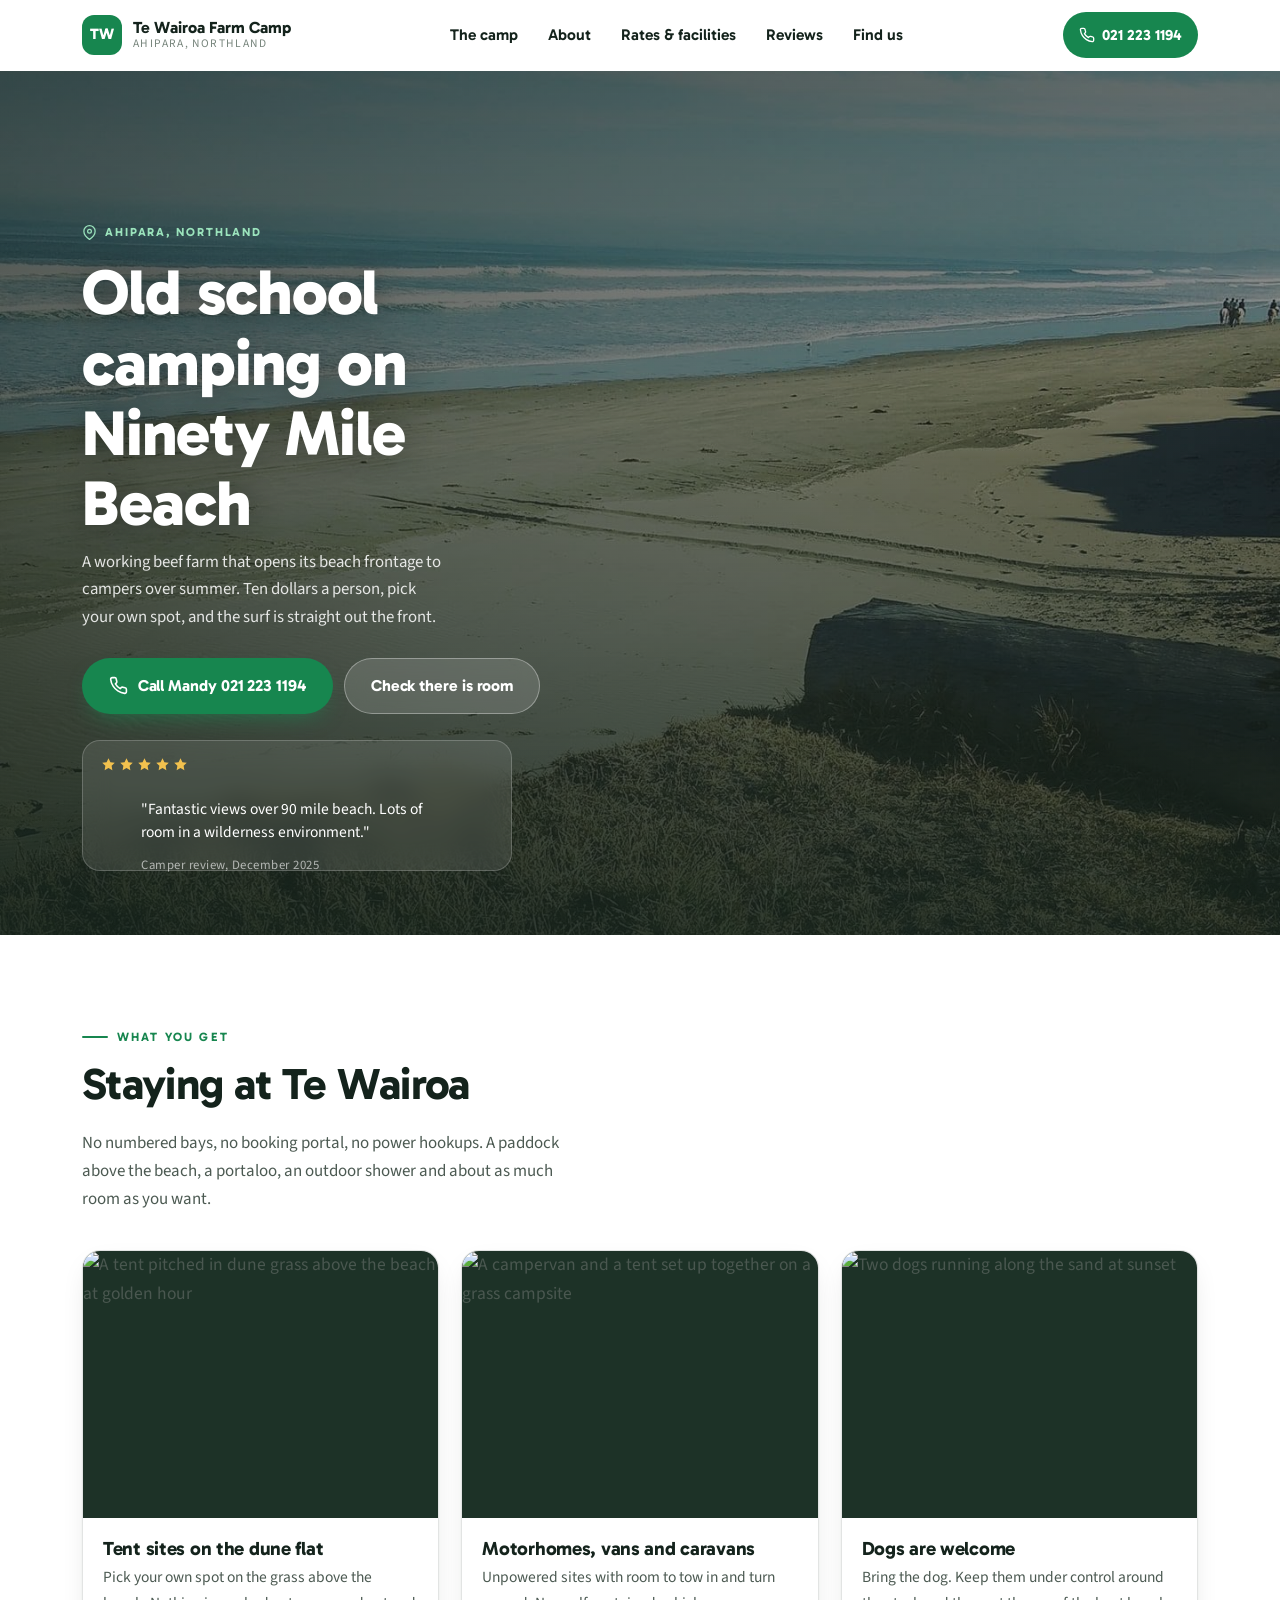
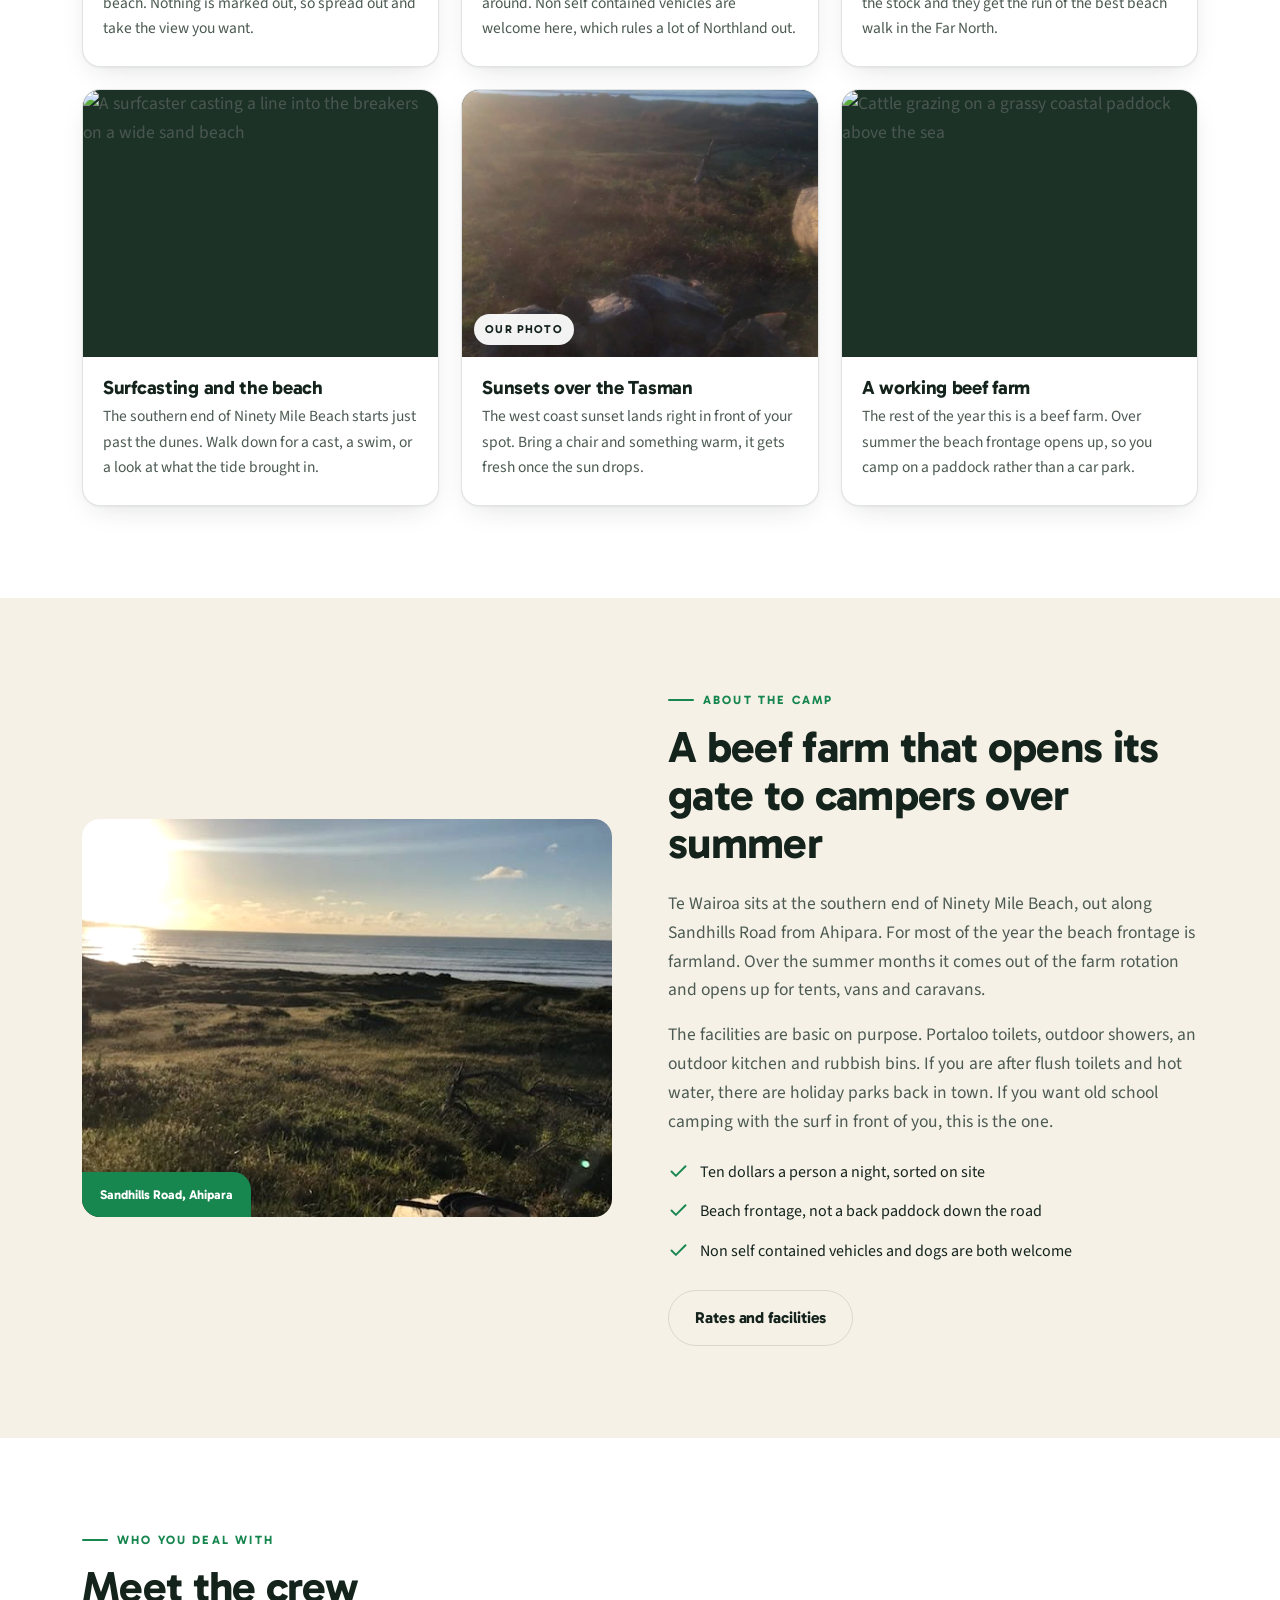
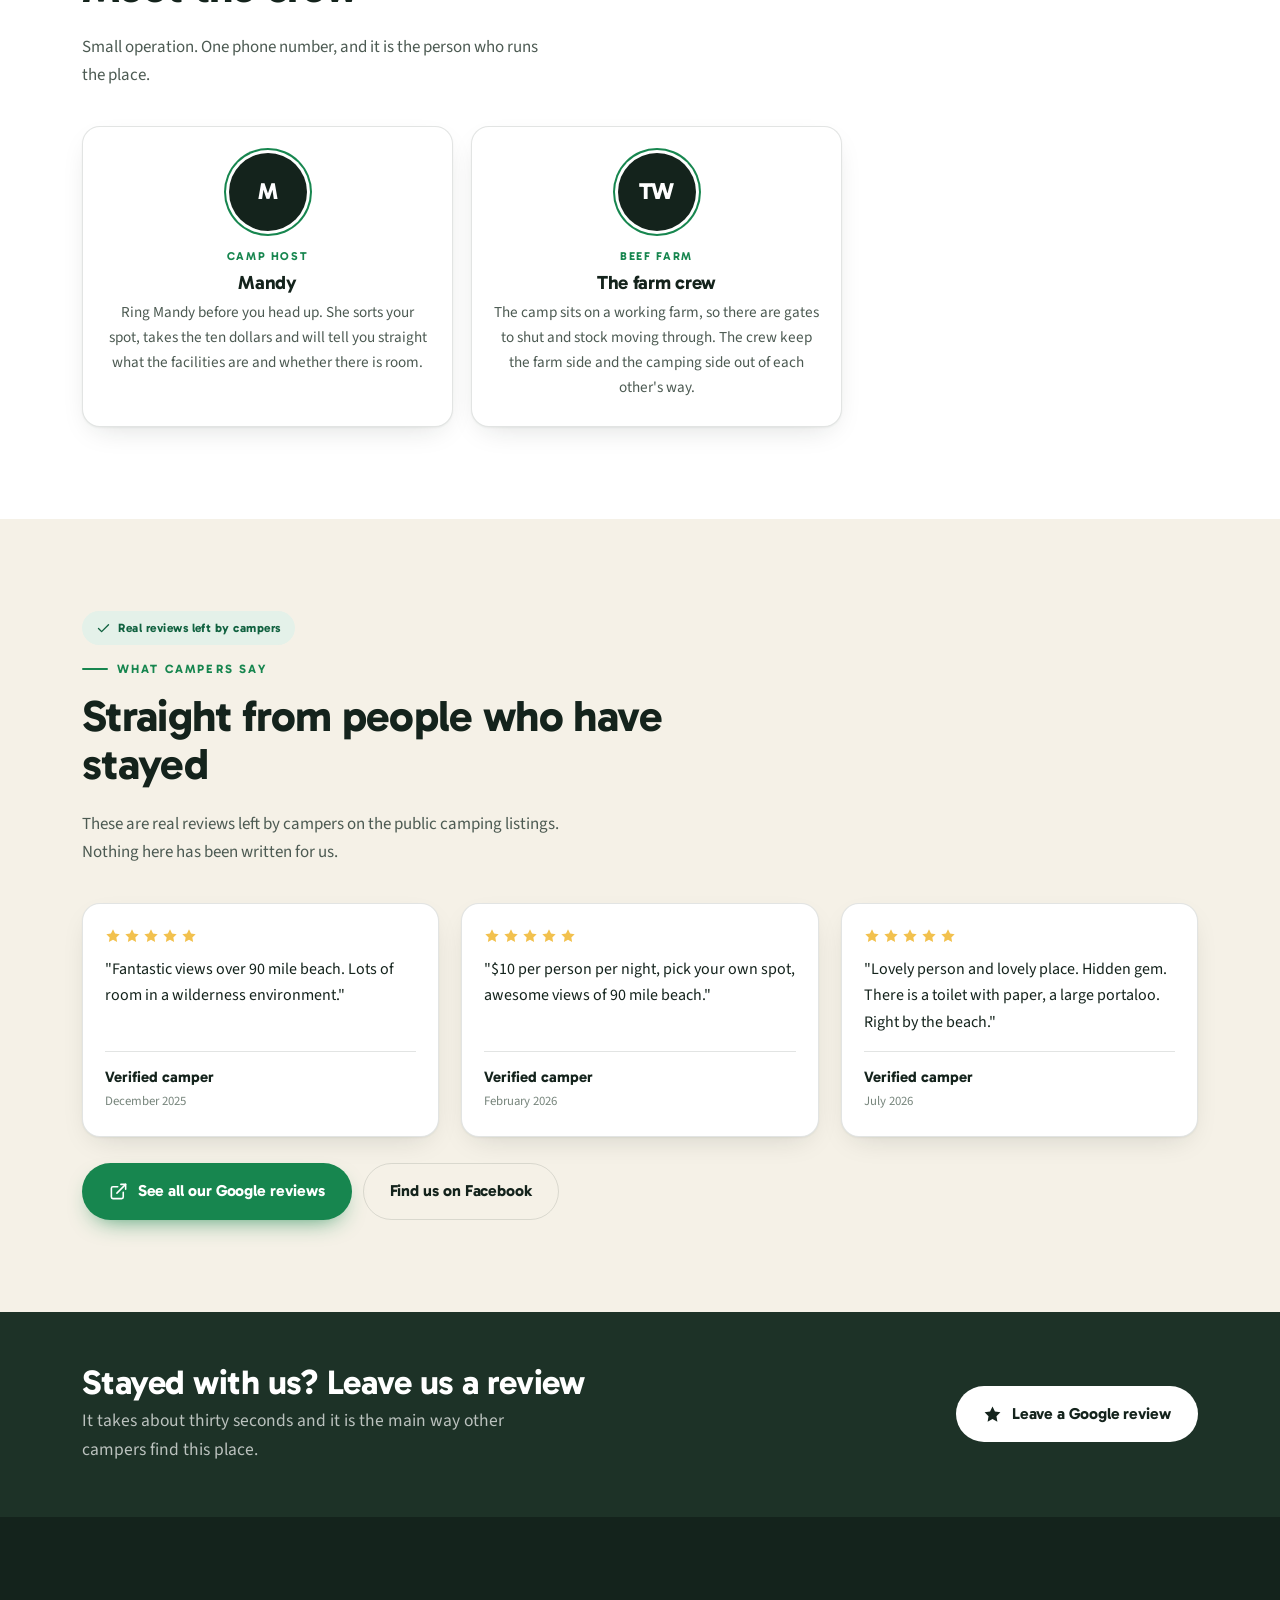
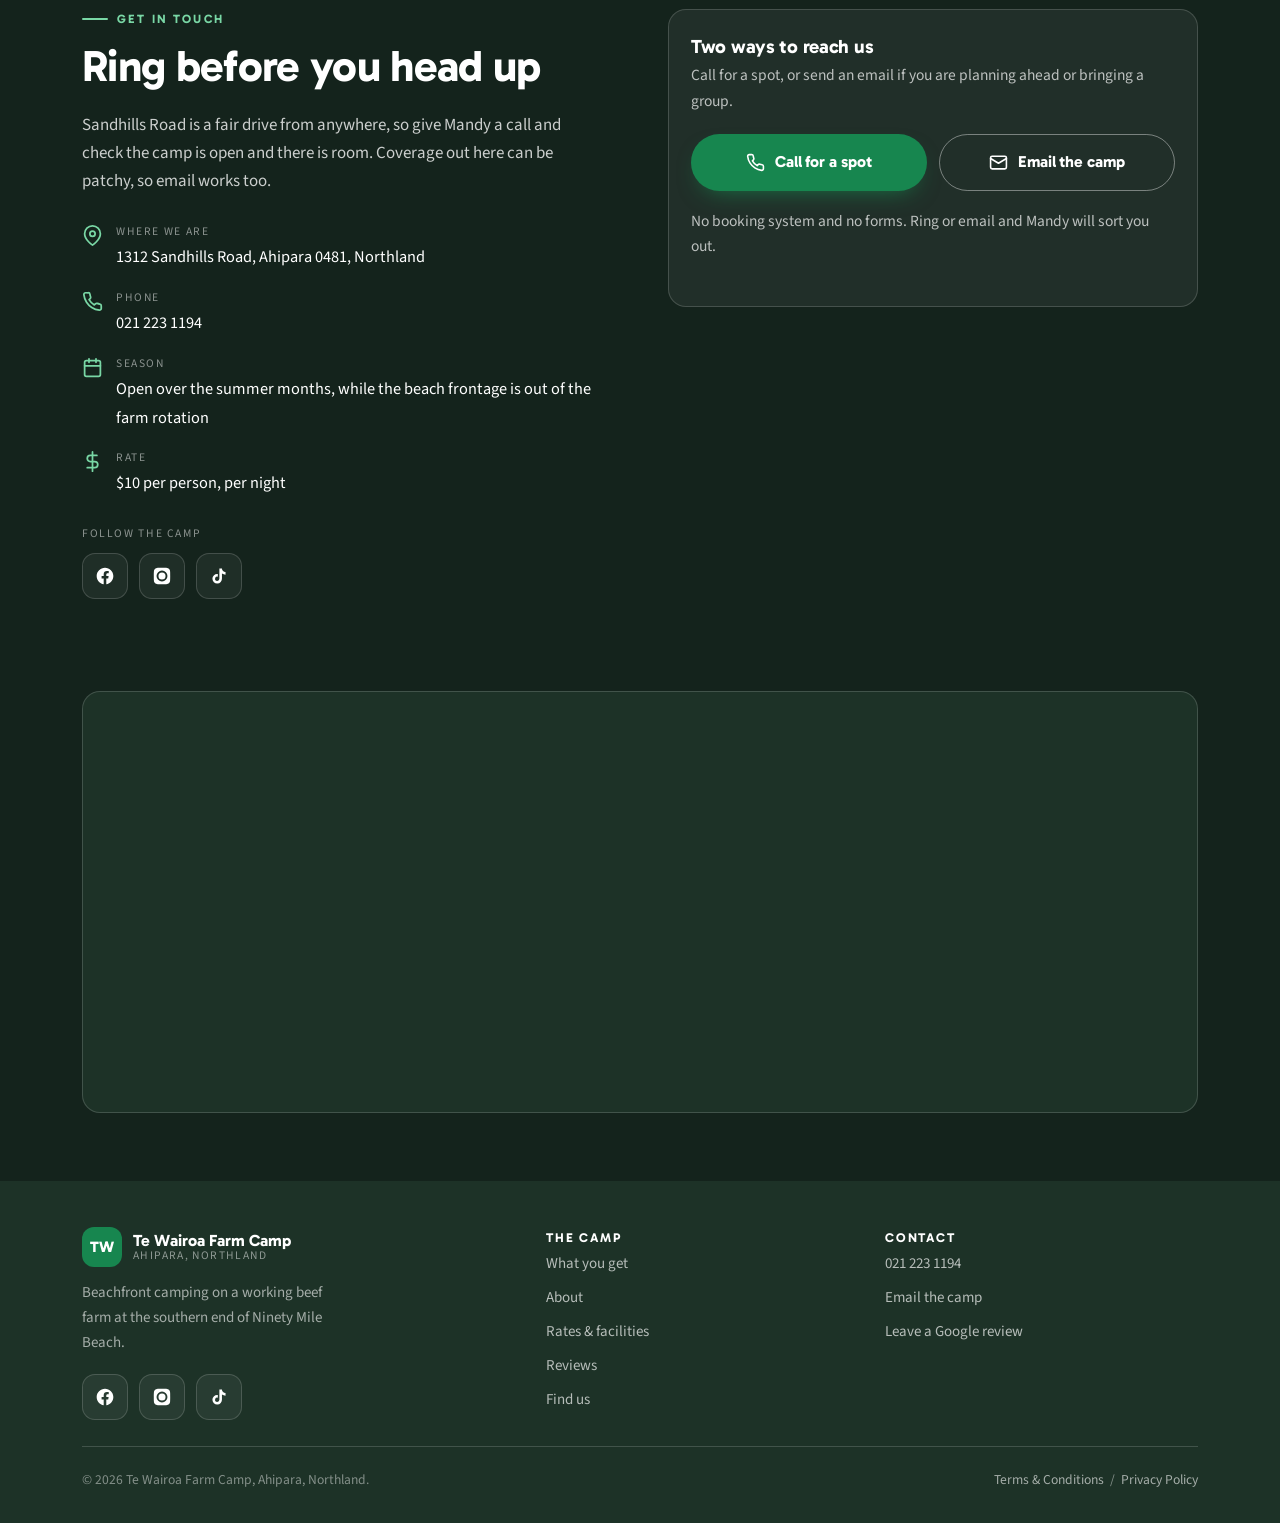
==== index.html @ 136d52db "Initial build: Te Wairoa farm camp" ====
<!DOCTYPE html>
<html lang="en-NZ">
<head>
<meta charset="utf-8">
<meta name="viewport" content="width=device-width, initial-scale=1">
<title>Te Wairoa Farm Camp | Beachfront camping, Ahipara</title>
<meta name="description" content="Old school beachfront camping at the southern end of Ninety Mile Beach. Tent, van and caravan sites on a working beef farm at 1312 Sandhills Road, Ahipara. Ten dollars a person a night.">
<meta name="theme-color" content="#14231C">
<link rel="canonical" href="https://te-wairoa-farm-camp-demo.vercel.app/">

<meta property="og:type" content="website">
<meta property="og:title" content="Te Wairoa Farm Camp | Beachfront camping, Ahipara">
<meta property="og:description" content="A working beef farm that opens its beach frontage to campers over summer. Ninety Mile Beach on your doorstep, ten dollars a person a night.">
<meta property="og:image" content="https://te-wairoa-farm-camp-demo.vercel.app/img/camp-sunset.jpg">
<meta property="og:locale" content="en_NZ">
<meta name="twitter:card" content="summary_large_image">

<link rel="icon" href="data:image/svg+xml,%3Csvg xmlns='http://www.w3.org/2000/svg' viewBox='0 0 64 64'%3E%3Crect width='64' height='64' rx='16' fill='%2317864F'/%3E%3Ctext x='32' y='42' font-family='Verdana,sans-serif' font-size='26' font-weight='bold' fill='white' text-anchor='middle'%3ETW%3C/text%3E%3C/svg%3E">

<link rel="preconnect" href="https://fonts.googleapis.com">
<link rel="preconnect" href="https://fonts.gstatic.com" crossorigin>
<link rel="preconnect" href="https://images.unsplash.com">
<link href="https://fonts.googleapis.com/css2?family=Gabarito:wght@500;600;700;800;900&family=Source+Sans+3:wght@400;500;600;700&display=swap" rel="stylesheet">
<link rel="stylesheet" href="style.css">

<script type="application/ld+json">
{
  "@context": "https://schema.org",
  "@type": "Campground",
  "name": "Te Wairoa Farm Camp",
  "description": "A working beef farm at the southern end of Ninety Mile Beach that opens its beach frontage to campers over the summer months.",
  "telephone": "+64212231194",
  "address": {
    "@type": "PostalAddress",
    "streetAddress": "1312 Sandhills Road",
    "addressLocality": "Ahipara",
    "addressRegion": "Northland",
    "postalCode": "0481",
    "addressCountry": "NZ"
  },
  "geo": { "@type": "GeoCoordinates", "latitude": -35.147758, "longitude": 173.164865 },
  "sameAs": ["https://www.facebook.com/TeWairoaCamp/"]
}
</script>
</head>
<body>

<!-- opening animation -->
<div id="intro">
  <div class="intro-mark">Te Wairoa Farm Camp</div>
  <div class="intro-line"></div>
  <div class="intro-sub">Ahipara, Northland</div>
</div>

<!-- nav -->
<header class="nav">
  <div class="wrap nav__in">
    <a class="brand" href="index.html">
      <span class="brand__mark">TW</span>
      <span class="brand__txt">
        <span class="brand__name">Te Wairoa Farm Camp</span>
        <span class="brand__where">Ahipara, Northland</span>
      </span>
    </a>

    <nav class="nav__links" aria-label="Main">
      <a href="#camp">The camp</a>
      <a href="#about">About</a>
      <a href="stay.html">Rates &amp; facilities</a>
      <a href="#reviews">Reviews</a>
      <a href="#find">Find us</a>
    </nav>

    <div style="display:flex;align-items:center;gap:10px">
      <a class="nav__tap" href="tel:+64212231194" aria-label="Call Te Wairoa Farm Camp on 021 223 1194">
        <svg viewBox="0 0 24 24" fill="none" stroke="currentColor" stroke-width="2" stroke-linecap="round" stroke-linejoin="round" aria-hidden="true"><path d="M22 16.92v3a2 2 0 0 1-2.18 2 19.79 19.79 0 0 1-8.63-3.07 19.5 19.5 0 0 1-6-6 19.79 19.79 0 0 1-3.07-8.67A2 2 0 0 1 4.11 2h3a2 2 0 0 1 2 1.72c.13.96.36 1.9.7 2.81a2 2 0 0 1-.45 2.11L8.09 9.91a16 16 0 0 0 6 6l1.27-1.27a2 2 0 0 1 2.11-.45c.91.34 1.85.57 2.81.7A2 2 0 0 1 22 16.92z"/></svg>
        <span>021 223 1194</span>
      </a>
      <button class="burger" aria-label="Open menu" aria-expanded="false"><span></span><span></span><span></span></button>
    </div>
  </div>
  <div class="drawer">
    <a href="#camp">The camp</a>
    <a href="#about">About</a>
    <a href="stay.html">Rates &amp; facilities</a>
    <a href="#reviews">Reviews</a>
    <a href="#find">Find us</a>
    <a class="btn btn--primary btn--block" href="tel:+64212231194">
      <svg viewBox="0 0 24 24" fill="none" stroke="currentColor" stroke-width="2" stroke-linecap="round" stroke-linejoin="round" aria-hidden="true"><path d="M22 16.92v3a2 2 0 0 1-2.18 2 19.79 19.79 0 0 1-8.63-3.07 19.5 19.5 0 0 1-6-6 19.79 19.79 0 0 1-3.07-8.67A2 2 0 0 1 4.11 2h3a2 2 0 0 1 2 1.72c.13.96.36 1.9.7 2.81a2 2 0 0 1-.45 2.11L8.09 9.91a16 16 0 0 0 6 6l1.27-1.27a2 2 0 0 1 2.11-.45c.91.34 1.85.57 2.81.7A2 2 0 0 1 22 16.92z"/></svg>
      Call Mandy 021 223 1194
    </a>
  </div>
</header>

<!-- hero -->
<section class="hero">
  <div class="hero__slides" aria-hidden="true">
    <div class="hero__slide active">
      <img src="img/ninety-mile-beach.jpg" alt="Ninety Mile Beach seen from the dune flat at Te Wairoa Farm Camp" width="1440" height="1432" fetchpriority="high" decoding="async">
    </div>
    <div class="hero__slide">
      <img src="img/camp-sunset.jpg" alt="Sunset over the Tasman from the camping paddock at Te Wairoa" width="800" height="454" loading="lazy" decoding="async">
    </div>
    <div class="hero__slide">
      <img src="img/camp-fire.jpg" alt="Evening at Te Wairoa Farm Camp looking out over the dunes to the surf" width="811" height="811" loading="lazy" decoding="async">
    </div>
  </div>
  <div class="hero__scrim"></div>

  <div class="hero__in">
    <div class="wrap">
      <p class="hero__eyebrow">
        <svg viewBox="0 0 24 24" fill="none" stroke="currentColor" stroke-width="2" stroke-linecap="round" stroke-linejoin="round" aria-hidden="true"><path d="M21 10c0 7-9 13-9 13s-9-6-9-13a9 9 0 0 1 18 0z"/><circle cx="12" cy="10" r="3"/></svg>
        Ahipara, Northland
      </p>
      <h1>Old school camping on Ninety Mile Beach</h1>
      <p class="hero__sub">A working beef farm that opens its beach frontage to campers over summer. Ten dollars a person, pick your own spot, and the surf is straight out the front.</p>

      <div class="hero__cta">
        <a class="btn btn--primary" href="tel:+64212231194">
          <svg viewBox="0 0 24 24" fill="none" stroke="currentColor" stroke-width="2" stroke-linecap="round" stroke-linejoin="round" aria-hidden="true"><path d="M22 16.92v3a2 2 0 0 1-2.18 2 19.79 19.79 0 0 1-8.63-3.07 19.5 19.5 0 0 1-6-6 19.79 19.79 0 0 1-3.07-8.67A2 2 0 0 1 4.11 2h3a2 2 0 0 1 2 1.72c.13.96.36 1.9.7 2.81a2 2 0 0 1-.45 2.11L8.09 9.91a16 16 0 0 0 6 6l1.27-1.27a2 2 0 0 1 2.11-.45c.91.34 1.85.57 2.81.7A2 2 0 0 1 22 16.92z"/></svg>
          Call Mandy 021 223 1194
        </a>
        <a class="btn btn--glass" href="#contact">Check there is room</a>
      </div>

      <div class="hero__quote">
        <div class="hero__stars" aria-hidden="true">
          <svg viewBox="0 0 24 24" fill="currentColor"><path d="M12 2l3.09 6.26L22 9.27l-5 4.87 1.18 6.88L12 17.77l-6.18 3.25L7 14.14 2 9.27l6.91-1.01L12 2z"/></svg>
          <svg viewBox="0 0 24 24" fill="currentColor"><path d="M12 2l3.09 6.26L22 9.27l-5 4.87 1.18 6.88L12 17.77l-6.18 3.25L7 14.14 2 9.27l6.91-1.01L12 2z"/></svg>
          <svg viewBox="0 0 24 24" fill="currentColor"><path d="M12 2l3.09 6.26L22 9.27l-5 4.87 1.18 6.88L12 17.77l-6.18 3.25L7 14.14 2 9.27l6.91-1.01L12 2z"/></svg>
          <svg viewBox="0 0 24 24" fill="currentColor"><path d="M12 2l3.09 6.26L22 9.27l-5 4.87 1.18 6.88L12 17.77l-6.18 3.25L7 14.14 2 9.27l6.91-1.01L12 2z"/></svg>
          <svg viewBox="0 0 24 24" fill="currentColor"><path d="M12 2l3.09 6.26L22 9.27l-5 4.87 1.18 6.88L12 17.77l-6.18 3.25L7 14.14 2 9.27l6.91-1.01L12 2z"/></svg>
        </div>
        <div class="hero__qwrap">
          <blockquote class="hero__q active">
            <p>"Fantastic views over 90 mile beach. Lots of room in a wilderness environment."</p>
            <cite>Camper review, December 2025</cite>
          </blockquote>
          <blockquote class="hero__q">
            <p>"$10 per person per night, pick your own spot, awesome views of 90 mile beach."</p>
            <cite>Camper review, February 2026</cite>
          </blockquote>
          <blockquote class="hero__q">
            <p>"Lovely person and lovely place. Hidden gem, right by the beach."</p>
            <cite>Camper review, July 2026</cite>
          </blockquote>
        </div>
      </div>
    </div>
  </div>
</section>

<!-- the camp -->
<section class="section" id="camp">
  <div class="wrap">
    <div class="head rv">
      <p class="eyebrow">What you get</p>
      <h2>Staying at Te Wairoa</h2>
      <p class="lede">No numbered bays, no booking portal, no power hookups. A paddock above the beach, a portaloo, an outdoor shower and about as much room as you want.</p>
    </div>

    <div class="grid">
      <article class="card rv">
        <div class="card__img">
          <img src="https://images.unsplash.com/photo-1591965958224-05c1bdf9f3ff?auto=format&amp;fit=crop&amp;w=900&amp;q=72" alt="A tent pitched in dune grass above the beach at golden hour" width="900" height="675" loading="lazy" decoding="async">
        </div>
        <div class="card__body">
          <h3>Tent sites on the dune flat</h3>
          <p>Pick your own spot on the grass above the beach. Nothing is marked out, so spread out and take the view you want.</p>
        </div>
      </article>

      <article class="card rv">
        <div class="card__img">
          <img src="https://images.unsplash.com/photo-1770029917714-632927a1785c?auto=format&amp;fit=crop&amp;w=900&amp;q=72" alt="A campervan and a tent set up together on a grass campsite" width="900" height="675" loading="lazy" decoding="async">
        </div>
        <div class="card__body">
          <h3>Motorhomes, vans and caravans</h3>
          <p>Unpowered sites with room to tow in and turn around. Non self contained vehicles are welcome here, which rules a lot of Northland out.</p>
        </div>
      </article>

      <article class="card rv">
        <div class="card__img">
          <img src="https://images.unsplash.com/photo-1598815453579-a79f72691879?auto=format&amp;fit=crop&amp;w=900&amp;q=72" alt="Two dogs running along the sand at sunset" width="900" height="675" loading="lazy" decoding="async">
        </div>
        <div class="card__body">
          <h3>Dogs are welcome</h3>
          <p>Bring the dog. Keep them under control around the stock and they get the run of the best beach walk in the Far North.</p>
        </div>
      </article>

      <article class="card rv">
        <div class="card__img">
          <img src="https://images.unsplash.com/photo-1773338905647-7bd62501a9b4?auto=format&amp;fit=crop&amp;w=900&amp;q=72" alt="A surfcaster casting a line into the breakers on a wide sand beach" width="900" height="675" loading="lazy" decoding="async">
        </div>
        <div class="card__body">
          <h3>Surfcasting and the beach</h3>
          <p>The southern end of Ninety Mile Beach starts just past the dunes. Walk down for a cast, a swim, or a look at what the tide brought in.</p>
        </div>
      </article>

      <article class="card rv">
        <div class="card__img">
          <img src="img/camp-fire.jpg" alt="Late light over the dunes and surf from the camping paddock at Te Wairoa" width="811" height="811" loading="lazy" decoding="async">
          <span class="card__tag">Our photo</span>
        </div>
        <div class="card__body">
          <h3>Sunsets over the Tasman</h3>
          <p>The west coast sunset lands right in front of your spot. Bring a chair and something warm, it gets fresh once the sun drops.</p>
        </div>
      </article>

      <article class="card rv">
        <div class="card__img">
          <img src="https://images.unsplash.com/photo-1787467184410-2aeda1944d12?auto=format&amp;fit=crop&amp;w=900&amp;q=72" alt="Cattle grazing on a grassy coastal paddock above the sea" width="900" height="675" loading="lazy" decoding="async">
        </div>
        <div class="card__body">
          <h3>A working beef farm</h3>
          <p>The rest of the year this is a beef farm. Over summer the beach frontage opens up, so you camp on a paddock rather than a car park.</p>
        </div>
      </article>
    </div>
  </div>
</section>

<!-- about -->
<section class="section section--bone" id="about">
  <div class="wrap">
    <div class="split">
      <div class="figure rv">
        <img src="img/camp-sunset.jpg" alt="The camping paddock at Te Wairoa looking out over the dunes to Ninety Mile Beach at sunset" width="800" height="454" loading="lazy" decoding="async">
        <span class="figure__tag">Sandhills Road, Ahipara</span>
      </div>
      <div class="rv">
        <p class="eyebrow">About the camp</p>
        <h2>A beef farm that opens its gate to campers over summer</h2>
        <p>Te Wairoa sits at the southern end of Ninety Mile Beach, out along Sandhills Road from Ahipara. For most of the year the beach frontage is farmland. Over the summer months it comes out of the farm rotation and opens up for tents, vans and caravans.</p>
        <p>The facilities are basic on purpose. Portaloo toilets, outdoor showers, an outdoor kitchen and rubbish bins. If you are after flush toilets and hot water, there are holiday parks back in town. If you want old school camping with the surf in front of you, this is the one.</p>
        <ul class="checks">
          <li>
            <svg viewBox="0 0 24 24" fill="none" stroke="currentColor" stroke-width="2.2" stroke-linecap="round" stroke-linejoin="round" aria-hidden="true"><path d="M20 6L9 17l-5-5"/></svg>
            Ten dollars a person a night, sorted on site
          </li>
          <li>
            <svg viewBox="0 0 24 24" fill="none" stroke="currentColor" stroke-width="2.2" stroke-linecap="round" stroke-linejoin="round" aria-hidden="true"><path d="M20 6L9 17l-5-5"/></svg>
            Beach frontage, not a back paddock down the road
          </li>
          <li>
            <svg viewBox="0 0 24 24" fill="none" stroke="currentColor" stroke-width="2.2" stroke-linecap="round" stroke-linejoin="round" aria-hidden="true"><path d="M20 6L9 17l-5-5"/></svg>
            Non self contained vehicles and dogs are both welcome
          </li>
        </ul>
        <a class="btn btn--ghost" href="stay.html">Rates and facilities</a>
      </div>
    </div>
  </div>
</section>

<!-- crew -->
<section class="section">
  <div class="wrap">
    <div class="head rv">
      <p class="eyebrow">Who you deal with</p>
      <h2>Meet the crew</h2>
      <p class="lede">Small operation. One phone number, and it is the person who runs the place.</p>
    </div>
    <div class="crew">
      <article class="crew__card rv">
        <div class="crew__av" aria-hidden="true">M</div>
        <span class="crew__role">Camp host</span>
        <h3>Mandy</h3>
        <p>Ring Mandy before you head up. She sorts your spot, takes the ten dollars and will tell you straight what the facilities are and whether there is room.</p>
      </article>
      <article class="crew__card rv">
        <div class="crew__av" aria-hidden="true">TW</div>
        <span class="crew__role">Beef farm</span>
        <h3>The farm crew</h3>
        <p>The camp sits on a working farm, so there are gates to shut and stock moving through. The crew keep the farm side and the camping side out of each other's way.</p>
      </article>
    </div>
  </div>
</section>

<!-- reviews -->
<section class="section section--bone" id="reviews">
  <div class="wrap">
    <div class="head rv">
      <span class="badge">
        <svg viewBox="0 0 24 24" fill="none" stroke="currentColor" stroke-width="2.2" stroke-linecap="round" stroke-linejoin="round" aria-hidden="true"><path d="M20 6L9 17l-5-5"/></svg>
        Real reviews left by campers
      </span>
      <p class="eyebrow">What campers say</p>
      <h2>Straight from people who have stayed</h2>
      <p class="lede">These are real reviews left by campers on the public camping listings. Nothing here has been written for us.</p>
    </div>

    <div class="reviews">
      <article class="review rv">
        <div class="review__stars" aria-label="5 out of 5 stars">
          <svg viewBox="0 0 24 24" fill="currentColor" aria-hidden="true"><path d="M12 2l3.09 6.26L22 9.27l-5 4.87 1.18 6.88L12 17.77l-6.18 3.25L7 14.14 2 9.27l6.91-1.01L12 2z"/></svg>
          <svg viewBox="0 0 24 24" fill="currentColor" aria-hidden="true"><path d="M12 2l3.09 6.26L22 9.27l-5 4.87 1.18 6.88L12 17.77l-6.18 3.25L7 14.14 2 9.27l6.91-1.01L12 2z"/></svg>
          <svg viewBox="0 0 24 24" fill="currentColor" aria-hidden="true"><path d="M12 2l3.09 6.26L22 9.27l-5 4.87 1.18 6.88L12 17.77l-6.18 3.25L7 14.14 2 9.27l6.91-1.01L12 2z"/></svg>
          <svg viewBox="0 0 24 24" fill="currentColor" aria-hidden="true"><path d="M12 2l3.09 6.26L22 9.27l-5 4.87 1.18 6.88L12 17.77l-6.18 3.25L7 14.14 2 9.27l6.91-1.01L12 2z"/></svg>
          <svg viewBox="0 0 24 24" fill="currentColor" aria-hidden="true"><path d="M12 2l3.09 6.26L22 9.27l-5 4.87 1.18 6.88L12 17.77l-6.18 3.25L7 14.14 2 9.27l6.91-1.01L12 2z"/></svg>
        </div>
        <p>"Fantastic views over 90 mile beach. Lots of room in a wilderness environment."</p>
        <div class="review__by">
          <span class="review__name">Verified camper</span>
          <span class="review__meta">December 2025</span>
        </div>
      </article>

      <article class="review rv">
        <div class="review__stars" aria-label="5 out of 5 stars">
          <svg viewBox="0 0 24 24" fill="currentColor" aria-hidden="true"><path d="M12 2l3.09 6.26L22 9.27l-5 4.87 1.18 6.88L12 17.77l-6.18 3.25L7 14.14 2 9.27l6.91-1.01L12 2z"/></svg>
          <svg viewBox="0 0 24 24" fill="currentColor" aria-hidden="true"><path d="M12 2l3.09 6.26L22 9.27l-5 4.87 1.18 6.88L12 17.77l-6.18 3.25L7 14.14 2 9.27l6.91-1.01L12 2z"/></svg>
          <svg viewBox="0 0 24 24" fill="currentColor" aria-hidden="true"><path d="M12 2l3.09 6.26L22 9.27l-5 4.87 1.18 6.88L12 17.77l-6.18 3.25L7 14.14 2 9.27l6.91-1.01L12 2z"/></svg>
          <svg viewBox="0 0 24 24" fill="currentColor" aria-hidden="true"><path d="M12 2l3.09 6.26L22 9.27l-5 4.87 1.18 6.88L12 17.77l-6.18 3.25L7 14.14 2 9.27l6.91-1.01L12 2z"/></svg>
          <svg viewBox="0 0 24 24" fill="currentColor" aria-hidden="true"><path d="M12 2l3.09 6.26L22 9.27l-5 4.87 1.18 6.88L12 17.77l-6.18 3.25L7 14.14 2 9.27l6.91-1.01L12 2z"/></svg>
        </div>
        <p>"$10 per person per night, pick your own spot, awesome views of 90 mile beach."</p>
        <div class="review__by">
          <span class="review__name">Verified camper</span>
          <span class="review__meta">February 2026</span>
        </div>
      </article>

      <article class="review rv">
        <div class="review__stars" aria-label="5 out of 5 stars">
          <svg viewBox="0 0 24 24" fill="currentColor" aria-hidden="true"><path d="M12 2l3.09 6.26L22 9.27l-5 4.87 1.18 6.88L12 17.77l-6.18 3.25L7 14.14 2 9.27l6.91-1.01L12 2z"/></svg>
          <svg viewBox="0 0 24 24" fill="currentColor" aria-hidden="true"><path d="M12 2l3.09 6.26L22 9.27l-5 4.87 1.18 6.88L12 17.77l-6.18 3.25L7 14.14 2 9.27l6.91-1.01L12 2z"/></svg>
          <svg viewBox="0 0 24 24" fill="currentColor" aria-hidden="true"><path d="M12 2l3.09 6.26L22 9.27l-5 4.87 1.18 6.88L12 17.77l-6.18 3.25L7 14.14 2 9.27l6.91-1.01L12 2z"/></svg>
          <svg viewBox="0 0 24 24" fill="currentColor" aria-hidden="true"><path d="M12 2l3.09 6.26L22 9.27l-5 4.87 1.18 6.88L12 17.77l-6.18 3.25L7 14.14 2 9.27l6.91-1.01L12 2z"/></svg>
          <svg viewBox="0 0 24 24" fill="currentColor" aria-hidden="true"><path d="M12 2l3.09 6.26L22 9.27l-5 4.87 1.18 6.88L12 17.77l-6.18 3.25L7 14.14 2 9.27l6.91-1.01L12 2z"/></svg>
        </div>
        <p>"Lovely person and lovely place. Hidden gem. There is a toilet with paper, a large portaloo. Right by the beach."</p>
        <div class="review__by">
          <span class="review__name">Verified camper</span>
          <span class="review__meta">July 2026</span>
        </div>
      </article>
    </div>

    <div class="reviews__actions rv">
      <a class="btn btn--primary" href="https://www.google.com/maps/search/?api=1&amp;query=Te+Wairoa+Farm+Camp+1312+Sandhills+Road+Ahipara" target="_blank" rel="noopener">
        <svg viewBox="0 0 24 24" fill="none" stroke="currentColor" stroke-width="2" stroke-linecap="round" stroke-linejoin="round" aria-hidden="true"><path d="M18 13v6a2 2 0 0 1-2 2H5a2 2 0 0 1-2-2V8a2 2 0 0 1 2-2h6"/><path d="M15 3h6v6"/><path d="M10 14L21 3"/></svg>
        See all our Google reviews
      </a>
      <a class="btn btn--ghost" href="https://www.facebook.com/TeWairoaCamp/" target="_blank" rel="noopener">Find us on Facebook</a>
    </div>
  </div>
</section>

<!-- leave a review banner -->
<section class="banner">
  <div class="wrap banner__in">
    <div class="rv">
      <h2>Stayed with us? Leave us a review</h2>
      <p>It takes about thirty seconds and it is the main way other campers find this place.</p>
    </div>
    <div class="rv">
      <a class="btn btn--light" href="https://www.google.com/maps/search/?api=1&amp;query=Te+Wairoa+Farm+Camp+1312+Sandhills+Road+Ahipara" target="_blank" rel="noopener">
        <svg viewBox="0 0 24 24" fill="currentColor" aria-hidden="true"><path d="M12 2l3.09 6.26L22 9.27l-5 4.87 1.18 6.88L12 17.77l-6.18 3.25L7 14.14 2 9.27l6.91-1.01L12 2z"/></svg>
        Leave a Google review
      </a>
    </div>
  </div>
</section>

<!-- contact -->
<section class="section section--ink" id="contact">
  <div class="wrap">
    <div class="contact__grid">
      <div class="rv">
        <p class="eyebrow">Get in touch</p>
        <h2>Ring before you head up</h2>
        <p class="lede" style="margin-bottom:26px">Sandhills Road is a fair drive from anywhere, so give Mandy a call and check the camp is open and there is room. Coverage out here can be patchy, so email works too.</p>

        <ul class="info">
          <li>
            <svg viewBox="0 0 24 24" fill="none" stroke="currentColor" stroke-width="2" stroke-linecap="round" stroke-linejoin="round" aria-hidden="true"><path d="M21 10c0 7-9 13-9 13s-9-6-9-13a9 9 0 0 1 18 0z"/><circle cx="12" cy="10" r="3"/></svg>
            <span><span class="info__k">Where we are</span><span class="info__v">1312 Sandhills Road, Ahipara 0481, Northland</span></span>
          </li>
          <li>
            <svg viewBox="0 0 24 24" fill="none" stroke="currentColor" stroke-width="2" stroke-linecap="round" stroke-linejoin="round" aria-hidden="true"><path d="M22 16.92v3a2 2 0 0 1-2.18 2 19.79 19.79 0 0 1-8.63-3.07 19.5 19.5 0 0 1-6-6 19.79 19.79 0 0 1-3.07-8.67A2 2 0 0 1 4.11 2h3a2 2 0 0 1 2 1.72c.13.96.36 1.9.7 2.81a2 2 0 0 1-.45 2.11L8.09 9.91a16 16 0 0 0 6 6l1.27-1.27a2 2 0 0 1 2.11-.45c.91.34 1.85.57 2.81.7A2 2 0 0 1 22 16.92z"/></svg>
            <span><span class="info__k">Phone</span><a class="info__v" href="tel:+64212231194">021 223 1194</a></span>
          </li>
          <li>
            <svg viewBox="0 0 24 24" fill="none" stroke="currentColor" stroke-width="2" stroke-linecap="round" stroke-linejoin="round" aria-hidden="true"><rect x="3" y="4" width="18" height="18" rx="2"/><path d="M16 2v4M8 2v4M3 10h18"/></svg>
            <span><span class="info__k">Season</span><span class="info__v">Open over the summer months, while the beach frontage is out of the farm rotation</span></span>
          </li>
          <li>
            <svg viewBox="0 0 24 24" fill="none" stroke="currentColor" stroke-width="2" stroke-linecap="round" stroke-linejoin="round" aria-hidden="true"><path d="M12 1v22"/><path d="M17 5H9.5a3.5 3.5 0 0 0 0 7h5a3.5 3.5 0 0 1 0 7H6"/></svg>
            <span><span class="info__k">Rate</span><span class="info__v">$10 per person, per night</span></span>
          </li>
        </ul>

        <p class="info__k" style="margin-bottom:10px">Follow the camp</p>
        <div class="socials">
          <a href="https://www.facebook.com/TeWairoaCamp/" target="_blank" rel="noopener" aria-label="Te Wairoa Farm Camp on Facebook">
            <svg viewBox="0 0 24 24" fill="currentColor" aria-hidden="true"><path d="M22 12.06C22 6.5 17.52 2 12 2S2 6.5 2 12.06c0 5.02 3.66 9.18 8.44 9.94v-7.03H7.9v-2.91h2.54V9.85c0-2.52 1.5-3.91 3.77-3.91 1.09 0 2.24.2 2.24.2v2.46h-1.26c-1.24 0-1.63.78-1.63 1.57v1.89h2.78l-.45 2.91h-2.33V22c4.78-.76 8.44-4.92 8.44-9.94z"/></svg>
          </a>
          <a href="https://www.instagram.com/explore/search/keyword/?q=Te%20Wairoa%20Farm%20Camp" target="_blank" rel="noopener" aria-label="Search Instagram for Te Wairoa Farm Camp">
            <svg viewBox="0 0 24 24" fill="currentColor" aria-hidden="true"><path d="M12 2.16c3.2 0 3.58.01 4.85.07 1.17.05 1.8.25 2.23.41.56.22.96.48 1.38.9.42.42.68.82.9 1.38.16.42.36 1.06.41 2.23.06 1.27.07 1.65.07 4.85s-.01 3.58-.07 4.85c-.05 1.17-.25 1.8-.41 2.23-.22.56-.48.96-.9 1.38-.42.42-.82.68-1.38.9-.42.16-1.06.36-2.23.41-1.27.06-1.65.07-4.85.07s-3.58-.01-4.85-.07c-1.17-.05-1.8-.25-2.23-.41-.56-.22-.96-.48-1.38-.9-.42-.42-.68-.82-.9-1.38-.16-.42-.36-1.06-.41-2.23C2.17 15.58 2.16 15.2 2.16 12s.01-3.58.07-4.85c.05-1.17.25-1.8.41-2.23.22-.56.48-.96.9-1.38.42-.42.82-.68 1.38-.9.42-.16 1.06-.36 2.23-.41C8.42 2.17 8.8 2.16 12 2.16zm0 3.29A6.55 6.55 0 1 0 18.55 12 6.55 6.55 0 0 0 12 5.45zm0 10.8A4.25 4.25 0 1 1 16.25 12 4.25 4.25 0 0 1 12 16.25zm8.34-11.06a1.53 1.53 0 1 1-1.53-1.53 1.53 1.53 0 0 1 1.53 1.53z"/></svg>
          </a>
          <a href="https://www.tiktok.com/search?q=Te%20Wairoa%20Farm%20Camp" target="_blank" rel="noopener" aria-label="Search TikTok for Te Wairoa Farm Camp">
            <svg viewBox="0 0 24 24" fill="currentColor" aria-hidden="true"><path d="M16.6 5.82A4.28 4.28 0 0 1 15.54 3h-3.09v12.4a2.59 2.59 0 0 1-2.59 2.5 2.59 2.59 0 1 1 .72-5.08v-3.2a5.73 5.73 0 0 0-.72-.05A5.73 5.73 0 1 0 15.54 15V9.01a7.35 7.35 0 0 0 4.3 1.38V7.3a4.29 4.29 0 0 1-3.24-1.48z"/></svg>
          </a>
        </div>
      </div>

      <div class="rv">
        <div class="contact__box">
          <h3>Two ways to reach us</h3>
          <p>Call for a spot, or send an email if you are planning ahead or bringing a group.</p>
          <div class="contact__btns">
            <a class="btn btn--primary btn--block" href="tel:+64212231194">
              <svg viewBox="0 0 24 24" fill="none" stroke="currentColor" stroke-width="2" stroke-linecap="round" stroke-linejoin="round" aria-hidden="true"><path d="M22 16.92v3a2 2 0 0 1-2.18 2 19.79 19.79 0 0 1-8.63-3.07 19.5 19.5 0 0 1-6-6 19.79 19.79 0 0 1-3.07-8.67A2 2 0 0 1 4.11 2h3a2 2 0 0 1 2 1.72c.13.96.36 1.9.7 2.81a2 2 0 0 1-.45 2.11L8.09 9.91a16 16 0 0 0 6 6l1.27-1.27a2 2 0 0 1 2.11-.45c.91.34 1.85.57 2.81.7A2 2 0 0 1 22 16.92z"/></svg>
              Call for a spot
            </a>
            <a class="btn btn--outline-light btn--block" href="#" data-gmail data-user="mandyhudson30" data-domain="gmail.com"
               data-su="Camping%20at%20Te%20Wairoa%20Farm%20Camp"
               data-body="Hi%20Mandy%2C%0A%0AI%27d%20like%20to%20camp%20at%20Te%20Wairoa.%0A%0ADates%3A%20%0ANumber%20of%20people%3A%20%0ATent%2C%20van%20or%20caravan%3A%20%0ABringing%20a%20dog%3A%20%0A%0AThanks%2C%0A">
              <svg viewBox="0 0 24 24" fill="none" stroke="currentColor" stroke-width="2" stroke-linecap="round" stroke-linejoin="round" aria-hidden="true"><rect x="2" y="4" width="20" height="16" rx="2"/><path d="m22 7-10 6L2 7"/></svg>
              Email the camp
            </a>
          </div>
          <p class="contact__note">No booking system and no forms. Ring or email and Mandy will sort you out.</p>
        </div>
      </div>
    </div>
  </div>
</section>

<!-- map -->
<section class="map" id="find">
  <div class="wrap">
    <div class="map__frame rv">
      <iframe
        title="Map showing Te Wairoa Farm Camp, 1312 Sandhills Road, Ahipara"
        src="https://maps.google.com/maps?q=1312%20Sandhills%20Road%2C%20Ahipara%2C%20Northland%2C%20New%20Zealand&amp;t=&amp;z=13&amp;ie=UTF8&amp;iwloc=&amp;output=embed"
        loading="lazy" referrerpolicy="no-referrer-when-downgrade" allowfullscreen></iframe>
    </div>
  </div>
</section>

<!-- footer -->
<footer class="foot">
  <div class="wrap">
    <div class="foot__top">
      <div class="foot__brand">
        <div class="brand">
          <span class="brand__mark">TW</span>
          <span class="brand__txt">
            <span class="brand__name">Te Wairoa Farm Camp</span>
            <span class="brand__where">Ahipara, Northland</span>
          </span>
        </div>
        <p class="foot__blurb">Beachfront camping on a working beef farm at the southern end of Ninety Mile Beach.</p>
        <div class="socials">
          <a href="https://www.facebook.com/TeWairoaCamp/" target="_blank" rel="noopener" aria-label="Te Wairoa Farm Camp on Facebook">
            <svg viewBox="0 0 24 24" fill="currentColor" aria-hidden="true"><path d="M22 12.06C22 6.5 17.52 2 12 2S2 6.5 2 12.06c0 5.02 3.66 9.18 8.44 9.94v-7.03H7.9v-2.91h2.54V9.85c0-2.52 1.5-3.91 3.77-3.91 1.09 0 2.24.2 2.24.2v2.46h-1.26c-1.24 0-1.63.78-1.63 1.57v1.89h2.78l-.45 2.91h-2.33V22c4.78-.76 8.44-4.92 8.44-9.94z"/></svg>
          </a>
          <a href="https://www.instagram.com/explore/search/keyword/?q=Te%20Wairoa%20Farm%20Camp" target="_blank" rel="noopener" aria-label="Search Instagram for Te Wairoa Farm Camp">
            <svg viewBox="0 0 24 24" fill="currentColor" aria-hidden="true"><path d="M12 2.16c3.2 0 3.58.01 4.85.07 1.17.05 1.8.25 2.23.41.56.22.96.48 1.38.9.42.42.68.82.9 1.38.16.42.36 1.06.41 2.23.06 1.27.07 1.65.07 4.85s-.01 3.58-.07 4.85c-.05 1.17-.25 1.8-.41 2.23-.22.56-.48.96-.9 1.38-.42.42-.82.68-1.38.9-.42.16-1.06.36-2.23.41-1.27.06-1.65.07-4.85.07s-3.58-.01-4.85-.07c-1.17-.05-1.8-.25-2.23-.41-.56-.22-.96-.48-1.38-.9-.42-.42-.68-.82-.9-1.38-.16-.42-.36-1.06-.41-2.23C2.17 15.58 2.16 15.2 2.16 12s.01-3.58.07-4.85c.05-1.17.25-1.8.41-2.23.22-.56.48-.96.9-1.38.42-.42.82-.68 1.38-.9.42-.16 1.06-.36 2.23-.41C8.42 2.17 8.8 2.16 12 2.16zm0 3.29A6.55 6.55 0 1 0 18.55 12 6.55 6.55 0 0 0 12 5.45zm0 10.8A4.25 4.25 0 1 1 16.25 12 4.25 4.25 0 0 1 12 16.25zm8.34-11.06a1.53 1.53 0 1 1-1.53-1.53 1.53 1.53 0 0 1 1.53 1.53z"/></svg>
          </a>
          <a href="https://www.tiktok.com/search?q=Te%20Wairoa%20Farm%20Camp" target="_blank" rel="noopener" aria-label="Search TikTok for Te Wairoa Farm Camp">
            <svg viewBox="0 0 24 24" fill="currentColor" aria-hidden="true"><path d="M16.6 5.82A4.28 4.28 0 0 1 15.54 3h-3.09v12.4a2.59 2.59 0 0 1-2.59 2.5 2.59 2.59 0 1 1 .72-5.08v-3.2a5.73 5.73 0 0 0-.72-.05A5.73 5.73 0 1 0 15.54 15V9.01a7.35 7.35 0 0 0 4.3 1.38V7.3a4.29 4.29 0 0 1-3.24-1.48z"/></svg>
          </a>
        </div>
      </div>

      <div>
        <p class="foot__h">The camp</p>
        <nav class="foot__nav" aria-label="Footer">
          <a href="#camp">What you get</a>
          <a href="#about">About</a>
          <a href="stay.html">Rates &amp; facilities</a>
          <a href="#reviews">Reviews</a>
          <a href="#find">Find us</a>
        </nav>
      </div>

      <div>
        <p class="foot__h">Contact</p>
        <nav class="foot__nav" aria-label="Contact">
          <a href="tel:+64212231194">021 223 1194</a>
          <a href="#" data-gmail data-user="mandyhudson30" data-domain="gmail.com" data-su="Camping%20at%20Te%20Wairoa%20Farm%20Camp" data-body="Hi%20Mandy%2C%0A%0A">Email the camp</a>
          <a href="https://www.google.com/maps/search/?api=1&amp;query=Te+Wairoa+Farm+Camp+1312+Sandhills+Road+Ahipara" target="_blank" rel="noopener">Leave a Google review</a>
        </nav>
      </div>
    </div>

    <div class="foot__bottom">
      <span>&copy; <span id="yr">2026</span> Te Wairoa Farm Camp, Ahipara, Northland.</span>
      <span><a href="terms.html">Terms &amp; Conditions</a> &nbsp;/&nbsp; <a href="privacy.html">Privacy Policy</a></span>
    </div>
  </div>
</footer>

<script>document.getElementById('yr').textContent=new Date().getFullYear();</script>
<script src="script.js"></script>
</body>
</html>
---- style.css ----
/* Te Wairoa Farm Camp - Ahipara, Northland
   Archetype: Fresh  |  Type: Gabarito + Source Sans 3 */

:root{
  --ink:#14231C;
  --ink-2:#1D3227;
  --ink-3:#2B4437;
  --bone:#F5F1E7;
  --bone-2:#EFE9DB;
  --paper:#FFFFFF;
  --accent:#17864F;
  --accent-dark:#116240;
  --accent-soft:#E4F1E9;
  --body:#4C5A52;
  --muted:#77857C;
  --line:rgba(20,35,28,.12);
  --line-light:rgba(255,255,255,.16);
  --r:18px;
  --r-sm:12px;
  --shadow:0 1px 2px rgba(20,35,28,.05), 0 10px 30px -12px rgba(20,35,28,.18);
  --shadow-lg:0 2px 4px rgba(20,35,28,.06), 0 26px 60px -22px rgba(20,35,28,.32);
  --wrap:1180px;
  --treat:saturate(.9) contrast(1.06);
}

*,*::before,*::after{box-sizing:border-box}

html{-webkit-text-size-adjust:100%;scroll-behavior:smooth}
@media (prefers-reduced-motion:reduce){html{scroll-behavior:auto}}

body{
  margin:0;
  background:var(--paper);
  color:var(--body);
  font-family:"Source Sans 3",-apple-system,BlinkMacSystemFont,"Segoe UI",sans-serif;
  font-size:17px;
  line-height:1.65;
  overflow-x:hidden;
  -webkit-font-smoothing:antialiased;
}

img{max-width:100%;height:auto;display:block;image-orientation:from-image}

h1,h2,h3,h4{
  font-family:"Gabarito",-apple-system,BlinkMacSystemFont,sans-serif;
  color:var(--ink);
  font-weight:700;
  line-height:1.1;
  letter-spacing:-.015em;
  margin:0 0 .5em;
}
h1{font-size:clamp(2.05rem,7.2vw,4rem);font-weight:800}
h2{font-size:clamp(1.75rem,5.2vw,2.75rem)}
h3{font-size:1.2rem}
p{margin:0 0 1rem}
a{color:var(--accent-dark);text-decoration:none}

.wrap{width:100%;max-width:var(--wrap);margin:0 auto;padding:0 20px}
.section{padding:68px 0}
.section--bone{background:var(--bone)}
.section--bone2{background:var(--bone-2)}
.section--ink{background:var(--ink);color:rgba(255,255,255,.78)}
.section--ink h2,.section--ink h3{color:#fff}

.eyebrow{
  font-family:"Gabarito",sans-serif;
  font-size:.76rem;letter-spacing:.18em;text-transform:uppercase;
  font-weight:700;color:var(--accent);margin:0 0 .8rem;
  display:flex;align-items:center;gap:.55rem;
}
.eyebrow::before{content:"";width:26px;height:2px;background:var(--accent);border-radius:2px;flex:none}
.section--ink .eyebrow{color:#79D7A5}
.section--ink .eyebrow::before{background:#79D7A5}

.lede{font-size:1.06rem;max-width:60ch}
.section--ink .lede{color:rgba(255,255,255,.78)}

.head{max-width:640px;margin-bottom:36px}

/* ---------- buttons ---------- */
.btn{
  display:inline-flex;align-items:center;justify-content:center;gap:.6rem;
  min-height:52px;padding:14px 26px;border-radius:999px;
  font-family:"Gabarito",sans-serif;font-weight:700;font-size:1rem;
  letter-spacing:-.005em;border:1.5px solid transparent;cursor:pointer;
  transition:transform .22s ease, box-shadow .22s ease, background .22s ease, color .22s ease;
  text-align:center;
}
.btn svg{width:19px;height:19px;flex:none}
.btn--primary{background:var(--accent);color:#fff;box-shadow:0 10px 24px -12px rgba(23,134,79,.9)}
.btn--primary:hover{background:var(--accent-dark);transform:translateY(-2px);box-shadow:0 16px 30px -12px rgba(23,134,79,.85)}
.btn--ghost{background:transparent;color:var(--ink);border-color:var(--line)}
.btn--ghost:hover{border-color:var(--ink);transform:translateY(-2px)}
.btn--glass{background:rgba(255,255,255,.14);color:#fff;border-color:rgba(255,255,255,.34);backdrop-filter:blur(10px);-webkit-backdrop-filter:blur(10px)}
.btn--glass:hover{background:rgba(255,255,255,.24);transform:translateY(-2px)}
.btn--light{background:#fff;color:var(--ink)}
.btn--light:hover{transform:translateY(-2px);box-shadow:0 16px 30px -14px rgba(0,0,0,.5)}
.btn--outline-light{background:transparent;color:#fff;border-color:rgba(255,255,255,.4)}
.btn--outline-light:hover{background:rgba(255,255,255,.1);transform:translateY(-2px)}
.btn--block{width:100%}

/* ---------- intro animation ---------- */
#intro{
  position:fixed;inset:0;z-index:200;background:var(--ink);
  display:flex;align-items:center;justify-content:center;flex-direction:column;gap:14px;
  transition:opacity .7s ease .35s, visibility .7s ease .35s;
}
#intro.done{opacity:0;visibility:hidden}
.intro-mark{
  font-family:"Gabarito",sans-serif;font-weight:800;color:#fff;
  font-size:clamp(1.4rem,5.6vw,2.2rem);letter-spacing:-.02em;text-align:center;
  opacity:0;transform:translateY(14px);animation:introUp .9s cubic-bezier(.2,.7,.2,1) .1s forwards;
}
.intro-sub{
  font-size:.76rem;letter-spacing:.24em;text-transform:uppercase;color:#79D7A5;
  opacity:0;transform:translateY(10px);animation:introUp .9s cubic-bezier(.2,.7,.2,1) .28s forwards;
}
.intro-line{width:0;height:2px;background:#79D7A5;border-radius:2px;animation:introLine 1s ease .45s forwards}
@keyframes introUp{to{opacity:1;transform:none}}
@keyframes introLine{to{width:84px}}

/* ---------- reveal on scroll ---------- */
.rv{opacity:0;transform:translateY(26px);transition:opacity .8s cubic-bezier(.2,.7,.2,1), transform .8s cubic-bezier(.2,.7,.2,1)}
.rv.in{opacity:1;transform:none}

/* ---------- nav ---------- */
.nav{
  position:sticky;top:0;z-index:90;
  background:rgba(255,255,255,.92);
  backdrop-filter:blur(14px);-webkit-backdrop-filter:blur(14px);
  border-bottom:1px solid transparent;transition:border-color .3s ease, box-shadow .3s ease;
}
.nav.stuck{border-bottom-color:var(--line);box-shadow:0 6px 24px -20px rgba(20,35,28,.9)}
.nav__in{display:flex;align-items:center;justify-content:space-between;gap:14px;min-height:70px}
.brand{display:flex;align-items:center;gap:11px;min-width:0}
.brand__mark{
  width:40px;height:40px;border-radius:12px;flex:none;
  background:var(--accent);color:#fff;display:grid;place-items:center;
  font-family:"Gabarito",sans-serif;font-weight:800;font-size:.95rem;letter-spacing:-.02em;
}
.brand__txt{display:flex;flex-direction:column;line-height:1.12;min-width:0}
.brand__name{font-family:"Gabarito",sans-serif;font-weight:700;color:var(--ink);font-size:1.02rem;white-space:nowrap}
.brand__where{font-size:.72rem;letter-spacing:.12em;text-transform:uppercase;color:var(--muted)}

.nav__links{display:none}
.nav__cta{display:none}
.burger{
  width:46px;height:46px;border-radius:12px;border:1px solid var(--line);
  background:#fff;display:grid;place-items:center;gap:4px;cursor:pointer;flex:none;
}
.burger span{display:block;width:18px;height:2px;background:var(--ink);border-radius:2px;transition:transform .3s ease, opacity .3s ease}
.burger.open span:nth-child(1){transform:translateY(6px) rotate(45deg)}
.burger.open span:nth-child(2){opacity:0}
.burger.open span:nth-child(3){transform:translateY(-6px) rotate(-45deg)}

.nav__tap{
  display:inline-flex;align-items:center;gap:.45rem;min-height:46px;padding:0 16px;border-radius:999px;
  background:var(--accent);color:#fff;font-family:"Gabarito",sans-serif;font-weight:700;font-size:.92rem;
}
.nav__tap svg{width:16px;height:16px}
.nav__tap span{display:none}

.drawer{
  display:none;background:#fff;border-top:1px solid var(--line);
  padding:10px 20px 22px;
}
.drawer.open{display:block;animation:drawerIn .32s ease}
@keyframes drawerIn{from{opacity:0;transform:translateY(-8px)}to{opacity:1;transform:none}}
.drawer a{
  display:block;padding:14px 4px;min-height:48px;border-bottom:1px solid var(--line);
  font-family:"Gabarito",sans-serif;font-weight:600;color:var(--ink);font-size:1.05rem;
}
.drawer a:last-of-type{border-bottom:0}
.drawer .btn{margin-top:14px}

/* ---------- hero ---------- */
.hero{
  position:relative;background:var(--ink);
  min-height:clamp(600px,94svh,860px);
  display:flex;align-items:flex-end;overflow:hidden;
}
.hero__slides{position:absolute;inset:0}
.hero__slide{
  position:absolute;inset:0;opacity:0;
  transition:opacity 1.5s ease;
}
.hero__slide.active{opacity:1}
.hero__slide img{
  width:100%;height:100%;object-fit:cover;object-position:center 48%;
  filter:var(--treat);
}
.hero__scrim{
  position:absolute;inset:0;
  background:
    linear-gradient(to bottom, rgba(20,35,28,.52) 0%, rgba(20,35,28,.34) 34%, rgba(20,35,28,.82) 100%),
    linear-gradient(to right, rgba(20,35,28,.5), rgba(20,35,28,.12));
}
.hero__in{position:relative;z-index:2;width:100%;padding:120px 0 44px}
.hero__eyebrow{
  display:inline-flex;align-items:center;gap:.5rem;
  font-family:"Gabarito",sans-serif;font-size:.74rem;font-weight:700;
  letter-spacing:.16em;text-transform:uppercase;color:#9BE3BC;margin-bottom:16px;
}
.hero__eyebrow svg{width:15px;height:15px}
.hero h1{color:#fff;max-width:14ch;margin-bottom:.55rem;text-shadow:0 2px 30px rgba(0,0,0,.3)}
.hero__sub{color:rgba(255,255,255,.86);font-size:1.05rem;max-width:46ch;margin-bottom:26px}
.hero__cta{display:flex;flex-direction:column;gap:11px;max-width:380px}

.hero__quote{
  margin-top:26px;max-width:430px;
  background:rgba(255,255,255,.1);border:1px solid rgba(255,255,255,.2);
  backdrop-filter:blur(14px);-webkit-backdrop-filter:blur(14px);
  border-radius:var(--r);padding:16px 18px;
}
.hero__stars{display:flex;gap:3px;margin-bottom:8px}
.hero__stars svg{width:15px;height:15px;color:#F2C14E}
.hero__qwrap{min-height:74px;position:relative}
.hero__q{
  position:absolute;inset:0;opacity:0;transition:opacity .8s ease;
}
.hero__q.active{opacity:1}
.hero__q p{color:#fff;font-size:.97rem;line-height:1.5;margin:0 0 6px}
.hero__q cite{font-style:normal;font-size:.8rem;color:rgba(255,255,255,.62);letter-spacing:.04em}

/* ---------- cards grid ---------- */
.grid{display:grid;gap:18px}
.card{
  background:var(--paper);border:1px solid var(--line);border-radius:var(--r);
  overflow:hidden;box-shadow:var(--shadow);
  transition:transform .3s ease, box-shadow .3s ease;
}
.card:hover{transform:translateY(-5px);box-shadow:var(--shadow-lg)}
.card__img{position:relative;aspect-ratio:4/3;overflow:hidden;background:var(--ink-2)}
.card__img img{width:100%;height:100%;object-fit:cover;filter:var(--treat);transition:transform .7s cubic-bezier(.2,.7,.2,1)}
.card:hover .card__img img{transform:scale(1.05)}
.card__body{padding:20px 20px 24px}
.card__body h3{margin-bottom:.4rem}
.card__body p{margin:0;font-size:.97rem;color:var(--body)}
.card__tag{
  position:absolute;left:12px;bottom:12px;z-index:2;
  background:rgba(255,255,255,.94);color:var(--ink);
  font-family:"Gabarito",sans-serif;font-weight:700;font-size:.72rem;
  letter-spacing:.1em;text-transform:uppercase;padding:6px 11px;border-radius:999px;
}

/* ---------- about ---------- */
.split{display:grid;gap:30px;align-items:center}
.figure{position:relative}
.figure img{
  width:100%;aspect-ratio:4/3;object-fit:cover;
  border-radius:var(--r);filter:var(--treat);
}
.figure__tag{
  position:absolute;left:0;bottom:0;
  background:var(--accent);color:#fff;
  font-family:"Gabarito",sans-serif;font-weight:700;font-size:.8rem;
  padding:12px 18px;border-radius:0 var(--r) 0 var(--r);
  max-width:78%;
}
.checks{list-style:none;margin:22px 0 26px;padding:0;display:grid;gap:13px}
.checks li{display:flex;gap:11px;align-items:flex-start;font-size:1rem;color:var(--ink)}
.checks svg{width:21px;height:21px;color:var(--accent);flex:none;margin-top:2px}

/* ---------- crew ---------- */
.crew{display:grid;gap:18px}
.crew__card{
  background:var(--paper);border:1px solid var(--line);border-radius:var(--r);
  padding:26px 22px;text-align:center;box-shadow:var(--shadow);
}
.crew__av{
  width:78px;height:78px;border-radius:50%;margin:0 auto 16px;
  background:var(--ink);color:#fff;display:grid;place-items:center;
  font-family:"Gabarito",sans-serif;font-weight:800;font-size:1.45rem;letter-spacing:-.02em;
  box-shadow:0 0 0 3px var(--paper), 0 0 0 5px var(--accent);
}
.crew__role{
  display:block;font-size:.72rem;letter-spacing:.14em;text-transform:uppercase;
  color:var(--accent);font-weight:700;font-family:"Gabarito",sans-serif;margin-bottom:6px;
}
.crew__card h3{margin-bottom:.45rem}
.crew__card p{margin:0;font-size:.95rem}

/* ---------- reviews ---------- */
.badge{
  display:inline-flex;align-items:center;gap:.45rem;
  background:var(--accent-soft);color:var(--accent-dark);
  font-family:"Gabarito",sans-serif;font-weight:700;font-size:.76rem;
  letter-spacing:.04em;padding:7px 14px;border-radius:999px;margin-bottom:14px;
}
.badge svg{width:15px;height:15px}
.reviews{display:grid;gap:18px}
.review{
  background:var(--paper);border:1px solid var(--line);border-radius:var(--r);
  padding:24px 22px;box-shadow:var(--shadow);display:flex;flex-direction:column;
}
.review__stars{display:flex;gap:3px;margin-bottom:12px}
.review__stars svg{width:16px;height:16px;color:#F2C14E}
.review p{font-size:1rem;color:var(--ink);margin:0 0 16px;flex:1}
.review__by{display:flex;flex-direction:column;gap:1px;border-top:1px solid var(--line);padding-top:13px}
.review__name{font-family:"Gabarito",sans-serif;font-weight:700;color:var(--ink);font-size:.95rem}
.review__meta{font-size:.8rem;color:var(--muted)}
.reviews__actions{display:flex;flex-direction:column;gap:11px;margin-top:26px}

/* ---------- review banner ---------- */
.banner{background:var(--ink-2);padding:52px 0}
.banner__in{display:grid;gap:22px;align-items:center}
.banner h2{color:#fff;margin-bottom:.35rem;font-size:clamp(1.5rem,4.6vw,2.15rem)}
.banner p{color:rgba(255,255,255,.7);margin:0;max-width:52ch}

/* ---------- contact ---------- */
.contact__grid{display:grid;gap:34px}
.info{list-style:none;margin:0 0 26px;padding:0;display:grid;gap:16px}
.info li{display:flex;gap:13px;align-items:flex-start}
.info svg{width:21px;height:21px;color:#79D7A5;flex:none;margin-top:3px}
.info__k{display:block;font-size:.72rem;letter-spacing:.14em;text-transform:uppercase;color:rgba(255,255,255,.5);margin-bottom:2px}
.info__v{color:#fff;font-size:1.02rem;line-height:1.4}
a.info__v:hover{color:#79D7A5}

.socials{display:flex;gap:11px;flex-wrap:wrap}
.socials a{
  width:46px;height:46px;border-radius:13px;display:grid;place-items:center;
  border:1px solid var(--line-light);color:#fff;background:rgba(255,255,255,.05);
  transition:background .25s ease, transform .25s ease, border-color .25s ease;
}
.socials a:hover{background:var(--accent);border-color:var(--accent);transform:translateY(-3px)}
.socials svg{width:20px;height:20px}

.contact__box{
  background:rgba(255,255,255,.06);border:1px solid var(--line-light);
  border-radius:var(--r);padding:26px 22px;
}
.contact__box h3{margin-bottom:.4rem}
.contact__box p{color:rgba(255,255,255,.7);font-size:.97rem;margin-bottom:20px}
.contact__btns{display:grid;gap:12px}
.contact__note{font-size:.85rem;color:rgba(255,255,255,.45);margin:18px 0 0}

/* ---------- map ---------- */
.map{background:var(--ink);padding-bottom:68px}
.map__frame{
  border-radius:var(--r);overflow:hidden;border:1px solid var(--line-light);
  background:var(--ink-2);line-height:0;
}
.map__frame iframe{width:100%;height:340px;border:0;display:block;filter:saturate(.9) contrast(1.02)}

/* ---------- footer ---------- */
.foot{background:var(--ink-2);color:rgba(255,255,255,.6);padding:46px 0 32px;font-size:.94rem}
.foot__top{display:grid;gap:26px;padding-bottom:26px;border-bottom:1px solid var(--line-light)}
.foot__brand .brand__name{color:#fff}
.foot__brand .brand__where{color:rgba(255,255,255,.5)}
.foot__blurb{margin:14px 0 18px;max-width:38ch;font-size:.94rem}
.foot__nav{display:grid;gap:9px}
.foot__nav a{color:rgba(255,255,255,.68)}
.foot__nav a:hover{color:#79D7A5}
.foot__h{font-family:"Gabarito",sans-serif;font-weight:700;color:#fff;font-size:.8rem;letter-spacing:.14em;text-transform:uppercase;margin:0 0 4px}
.foot__bottom{display:flex;flex-direction:column;gap:10px;padding-top:22px;font-size:.85rem;color:rgba(255,255,255,.45)}
.foot__bottom a{color:rgba(255,255,255,.6)}
.foot__bottom a:hover{color:#79D7A5}

/* ---------- inner pages ---------- */
.phead{background:var(--ink);padding:120px 0 56px;position:relative;overflow:hidden}
.phead::after{
  content:"";position:absolute;right:-90px;top:-90px;width:280px;height:280px;
  border-radius:50%;background:rgba(23,134,79,.22);filter:blur(30px);
}
.phead h1{color:#fff;font-size:clamp(1.9rem,6vw,3.1rem);position:relative;z-index:1;max-width:18ch}
.phead p{color:rgba(255,255,255,.72);max-width:56ch;position:relative;z-index:1;margin:0}
.prose{max-width:760px}
.prose h2{margin-top:2.2rem;font-size:clamp(1.35rem,3.6vw,1.75rem)}
.prose h2:first-child{margin-top:0}
.prose ul{padding-left:1.15rem;margin:0 0 1rem}
.prose li{margin-bottom:.5rem}
.prose .updated{font-size:.88rem;color:var(--muted);border-left:3px solid var(--accent);padding-left:14px;margin-bottom:2rem}

.rates{display:grid;gap:16px;margin:26px 0 0}
.rate{
  background:var(--paper);border:1px solid var(--line);border-radius:var(--r);
  padding:24px 22px;box-shadow:var(--shadow);
}
.rate__price{font-family:"Gabarito",sans-serif;font-weight:800;font-size:2.3rem;color:var(--accent);line-height:1;margin-bottom:.35rem}
.rate__unit{font-size:.9rem;color:var(--muted);display:block;margin-bottom:14px}
.rate h3{margin-bottom:.4rem}
.rate p{margin:0;font-size:.97rem}

.masonry{column-count:1;column-gap:16px;margin-top:8px}
.masonry img{
  width:100%;height:auto;display:block;margin:0 0 16px;
  break-inside:avoid;border-radius:var(--r);filter:var(--treat);
}

.facts{display:grid;gap:14px;margin-top:24px;padding:0;list-style:none}
.facts li{
  display:flex;gap:12px;align-items:flex-start;
  background:var(--paper);border:1px solid var(--line);border-radius:var(--r-sm);
  padding:16px 18px;font-size:.98rem;color:var(--ink);
}
.facts svg{width:20px;height:20px;color:var(--accent);flex:none;margin-top:2px}

/* ---------- responsive ---------- */
@media (min-width:600px){
  .hero__cta{flex-direction:row;max-width:none;flex-wrap:wrap}
  .hero__cta .btn{flex:0 1 auto}
  .reviews__actions{flex-direction:row;flex-wrap:wrap}
  .contact__btns{grid-template-columns:1fr 1fr}
  .grid{grid-template-columns:repeat(2,1fr)}
  .crew{grid-template-columns:repeat(2,1fr)}
  .reviews{grid-template-columns:repeat(2,1fr)}
  .rates{grid-template-columns:repeat(2,1fr)}
  .masonry{column-count:2}
  .facts{grid-template-columns:repeat(2,1fr)}
  .foot__top{grid-template-columns:1.4fr 1fr 1fr}
  .foot__bottom{flex-direction:row;justify-content:space-between;align-items:center}
}

@media (min-width:900px){
  body{font-size:17.5px}
  .section{padding:92px 0}
  .wrap{padding:0 32px}
  .nav__tap span{display:inline}
  .nav__links{
    display:flex;align-items:center;gap:30px;
  }
  .nav__links a{
    font-family:"Gabarito",sans-serif;font-weight:600;color:var(--ink);font-size:.98rem;
    position:relative;padding:6px 0;
  }
  .nav__links a::after{
    content:"";position:absolute;left:0;bottom:0;height:2px;width:0;background:var(--accent);
    transition:width .28s ease;border-radius:2px;
  }
  .nav__links a:hover::after{width:100%}
  .burger{display:none}
  .drawer{display:none !important}
  .hero__in{padding:150px 0 64px}
  .grid{grid-template-columns:repeat(3,1fr);gap:22px}
  .crew{grid-template-columns:repeat(2,1fr);max-width:760px}
  .reviews{grid-template-columns:repeat(3,1fr);gap:22px}
  .split{grid-template-columns:1fr 1fr;gap:56px}
  .split--flip .figure{order:2}
  .banner__in{grid-template-columns:1.5fr auto;gap:32px}
  .contact__grid{grid-template-columns:1fr 1fr;gap:56px}
  .map__frame iframe{height:420px}
  .rates{grid-template-columns:repeat(3,1fr)}
  .masonry{column-count:3}
  .facts{grid-template-columns:repeat(3,1fr)}
  .phead{padding:150px 0 76px}
}

@media (prefers-reduced-motion:reduce){
  *,*::before,*::after{animation-duration:.001ms !important;animation-iteration-count:1 !important;transition-duration:.001ms !important}
  .rv{opacity:1;transform:none}
  .intro-mark,.intro-sub{opacity:1;transform:none}
}
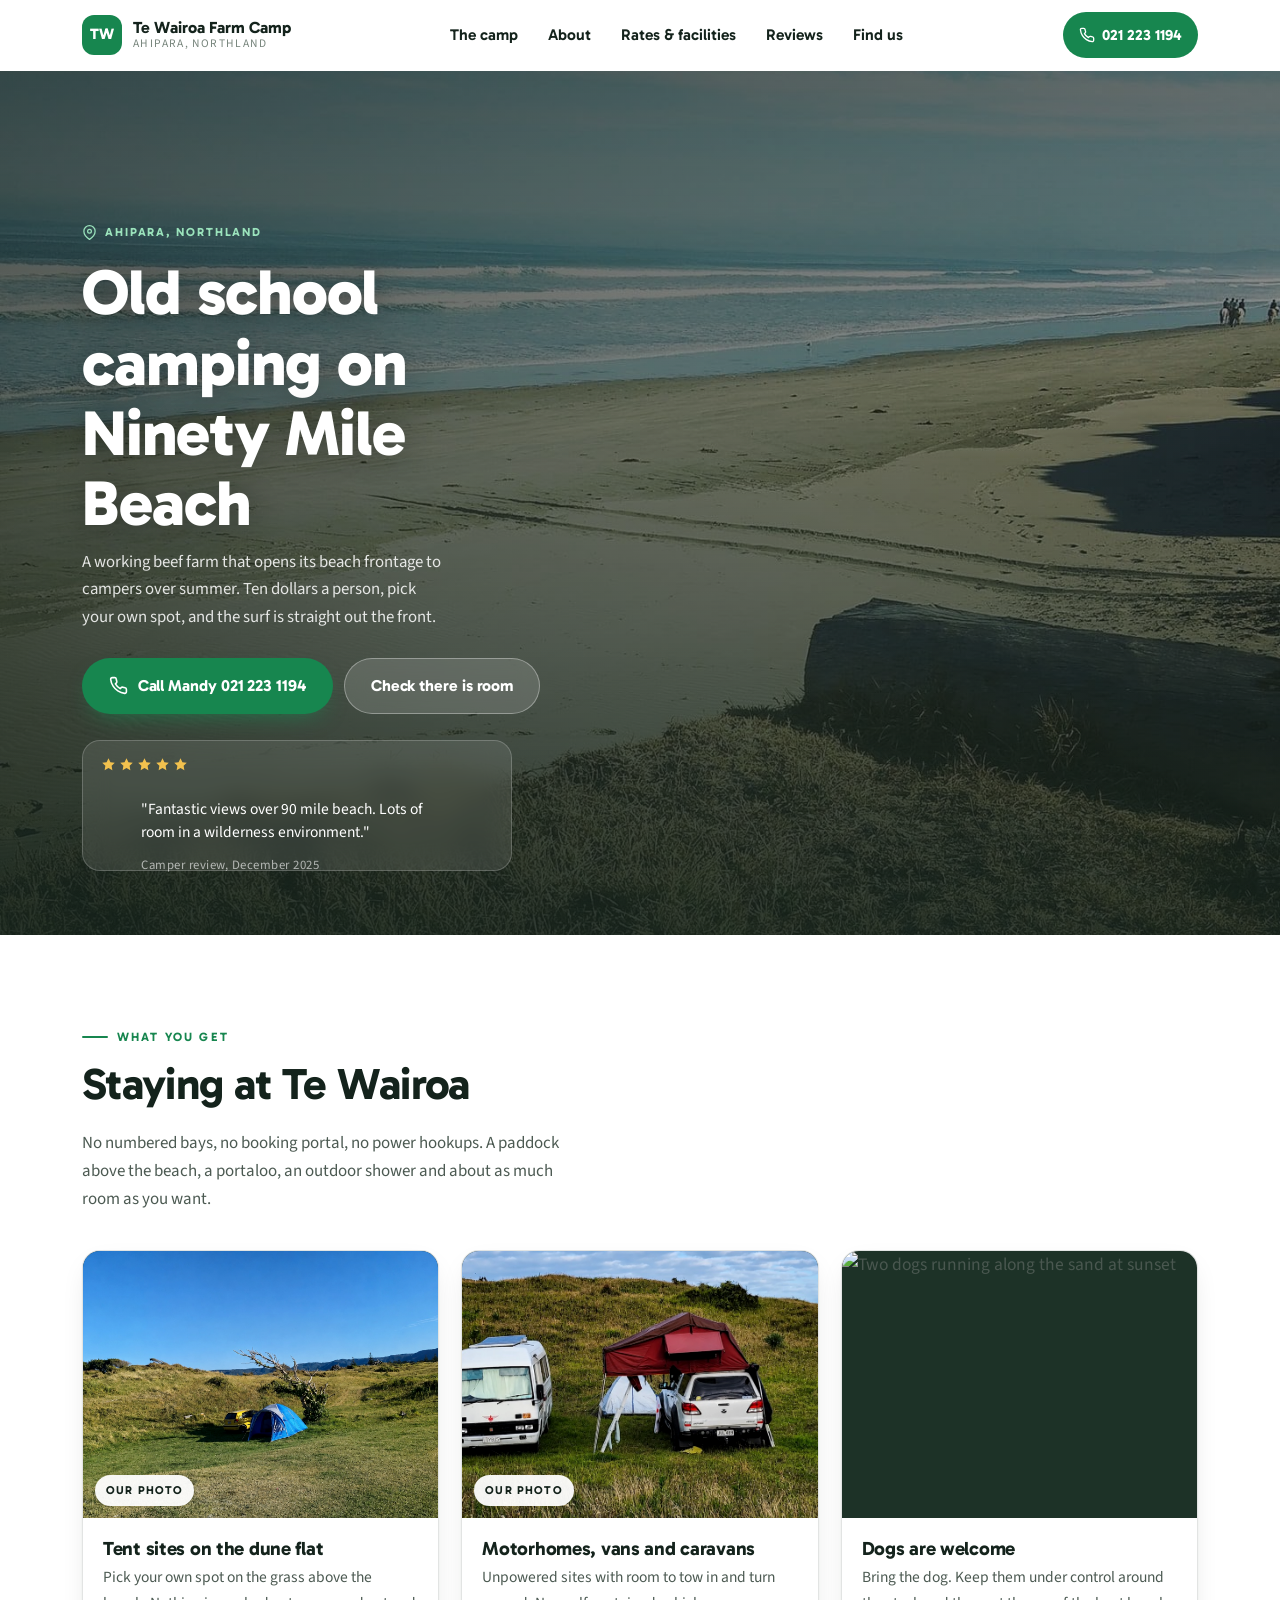
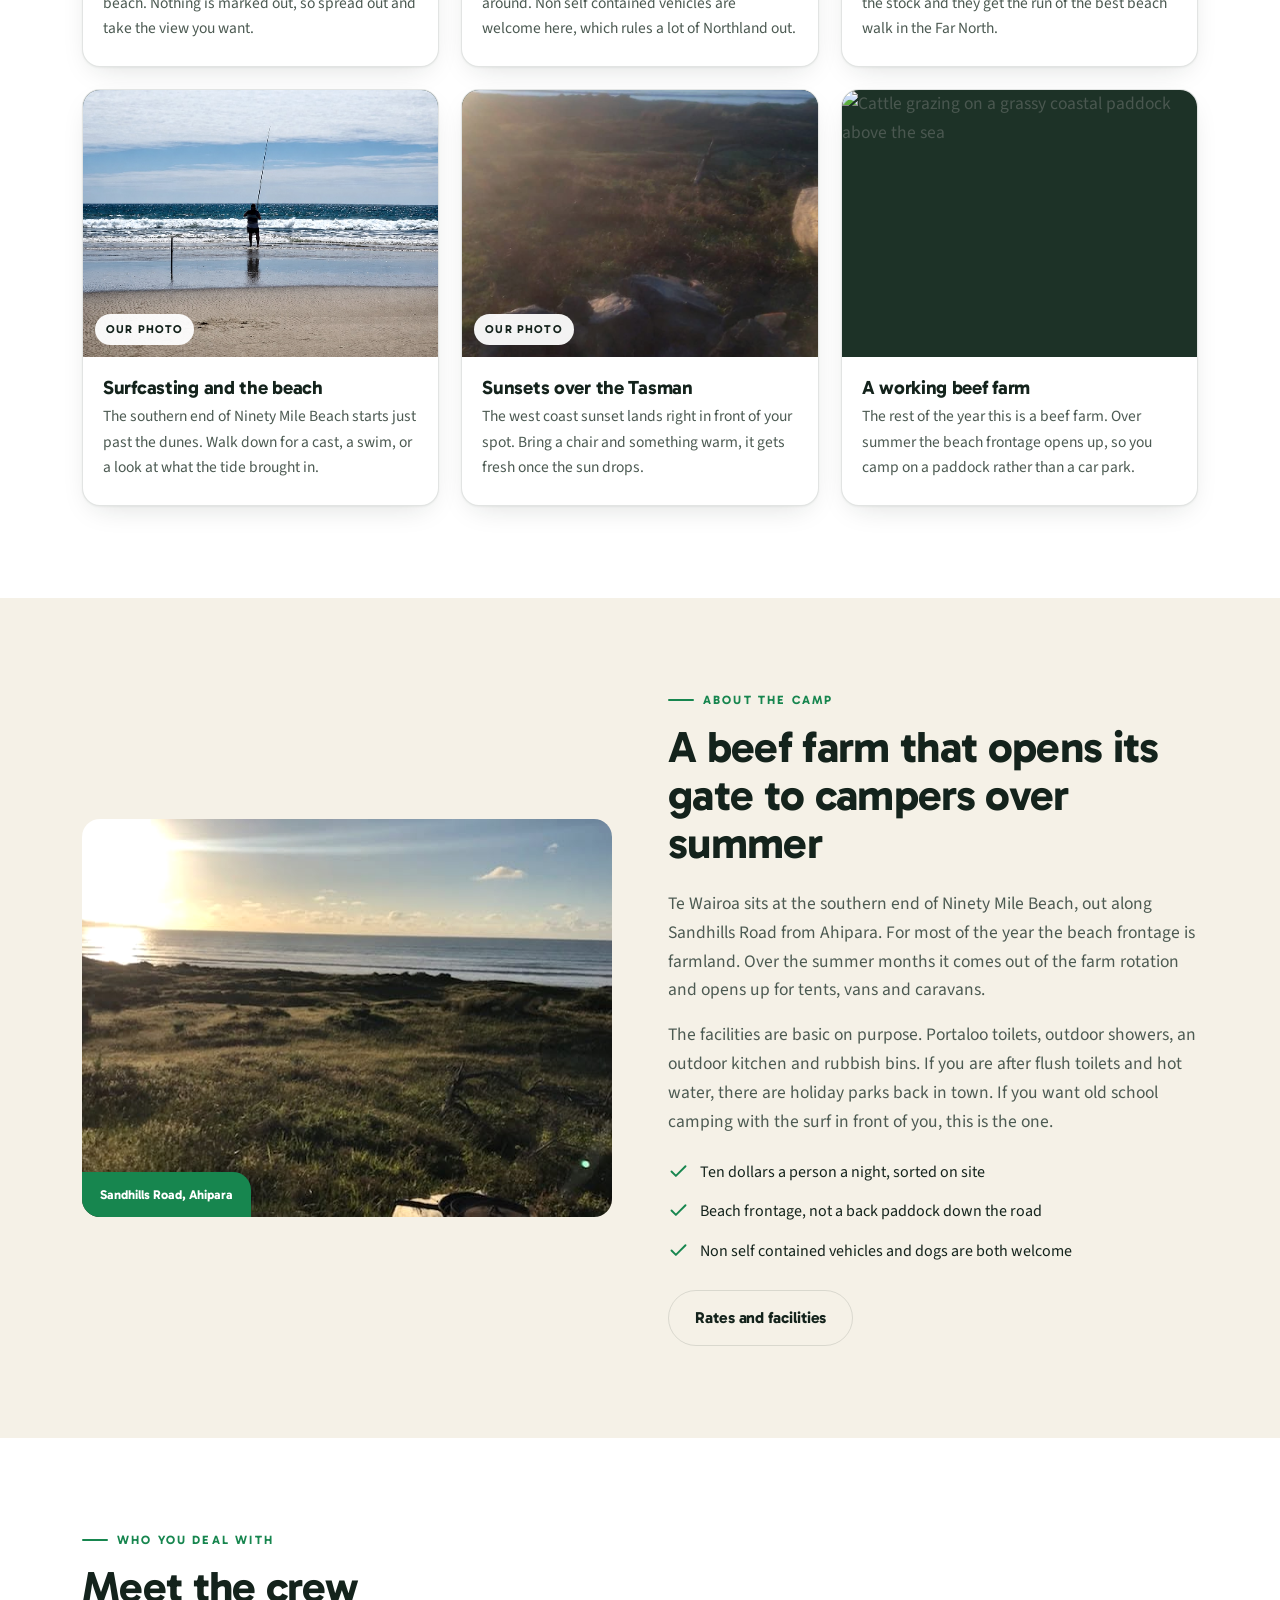
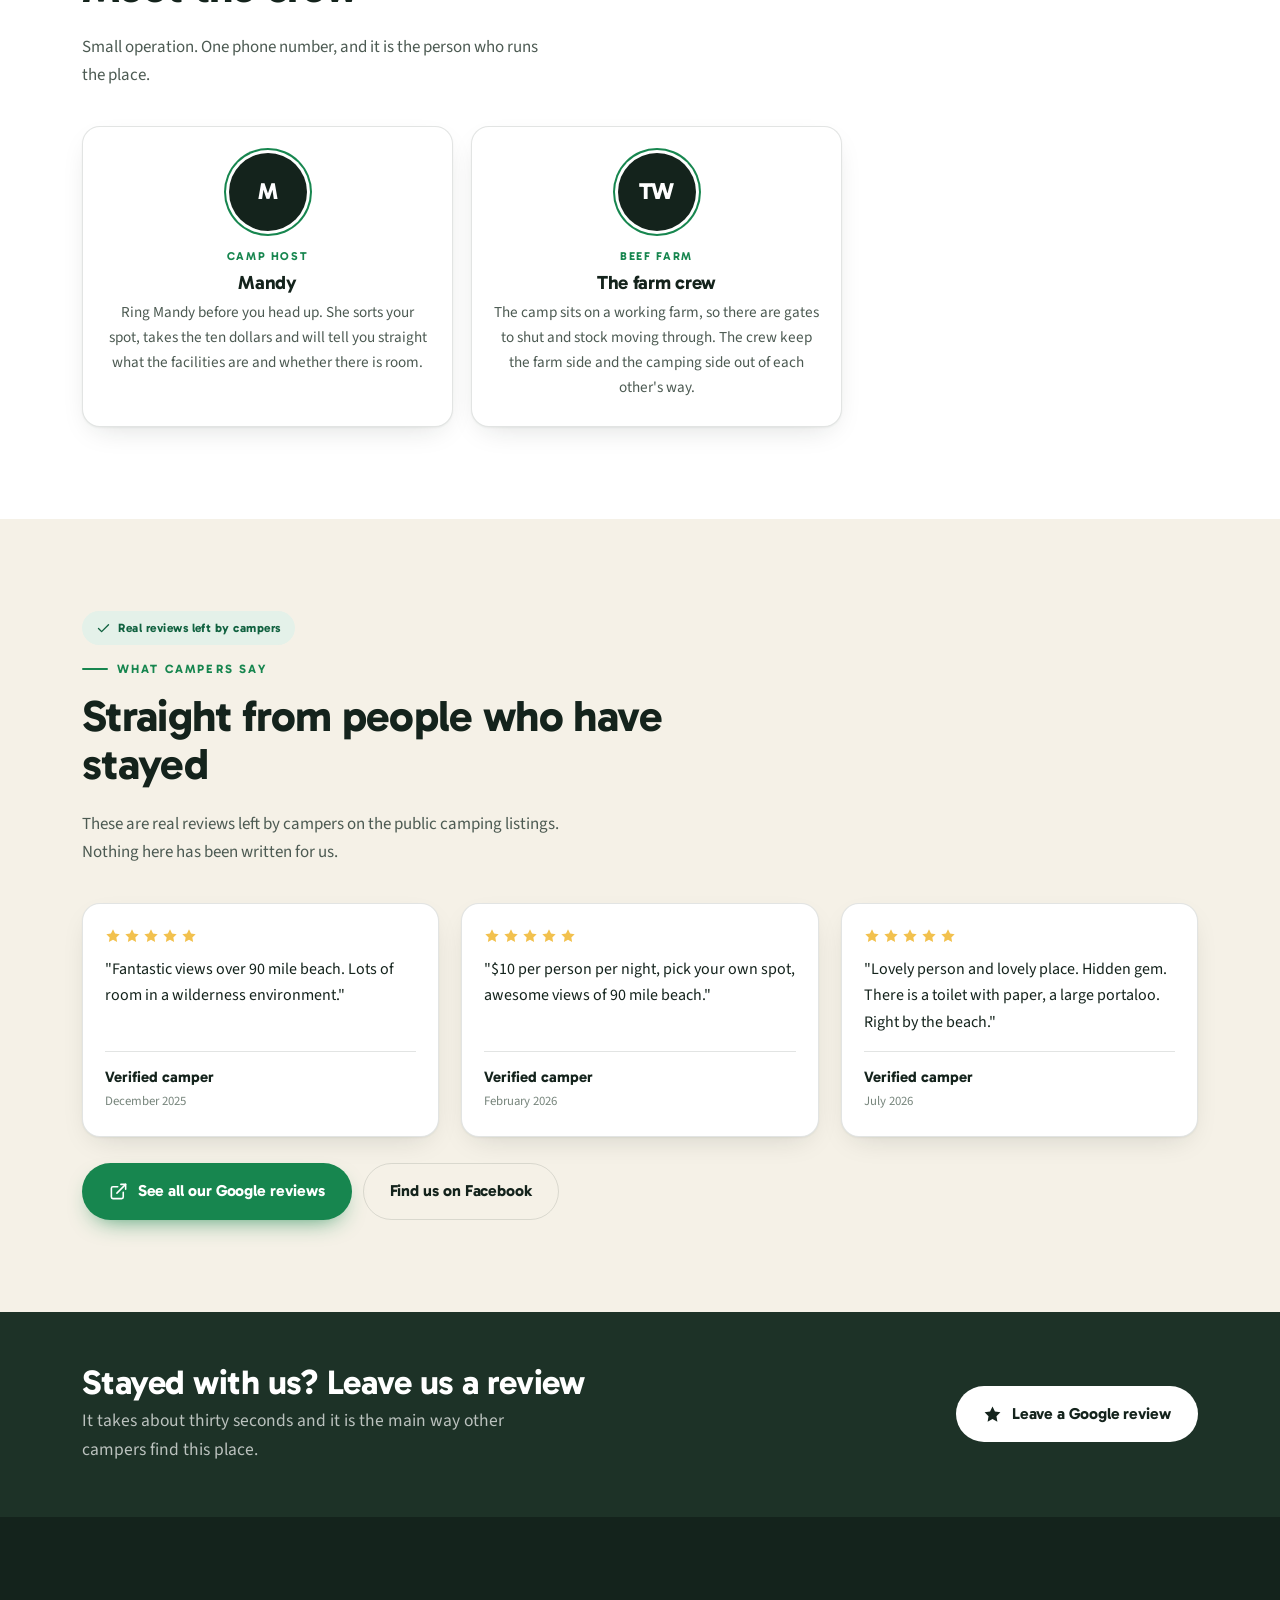
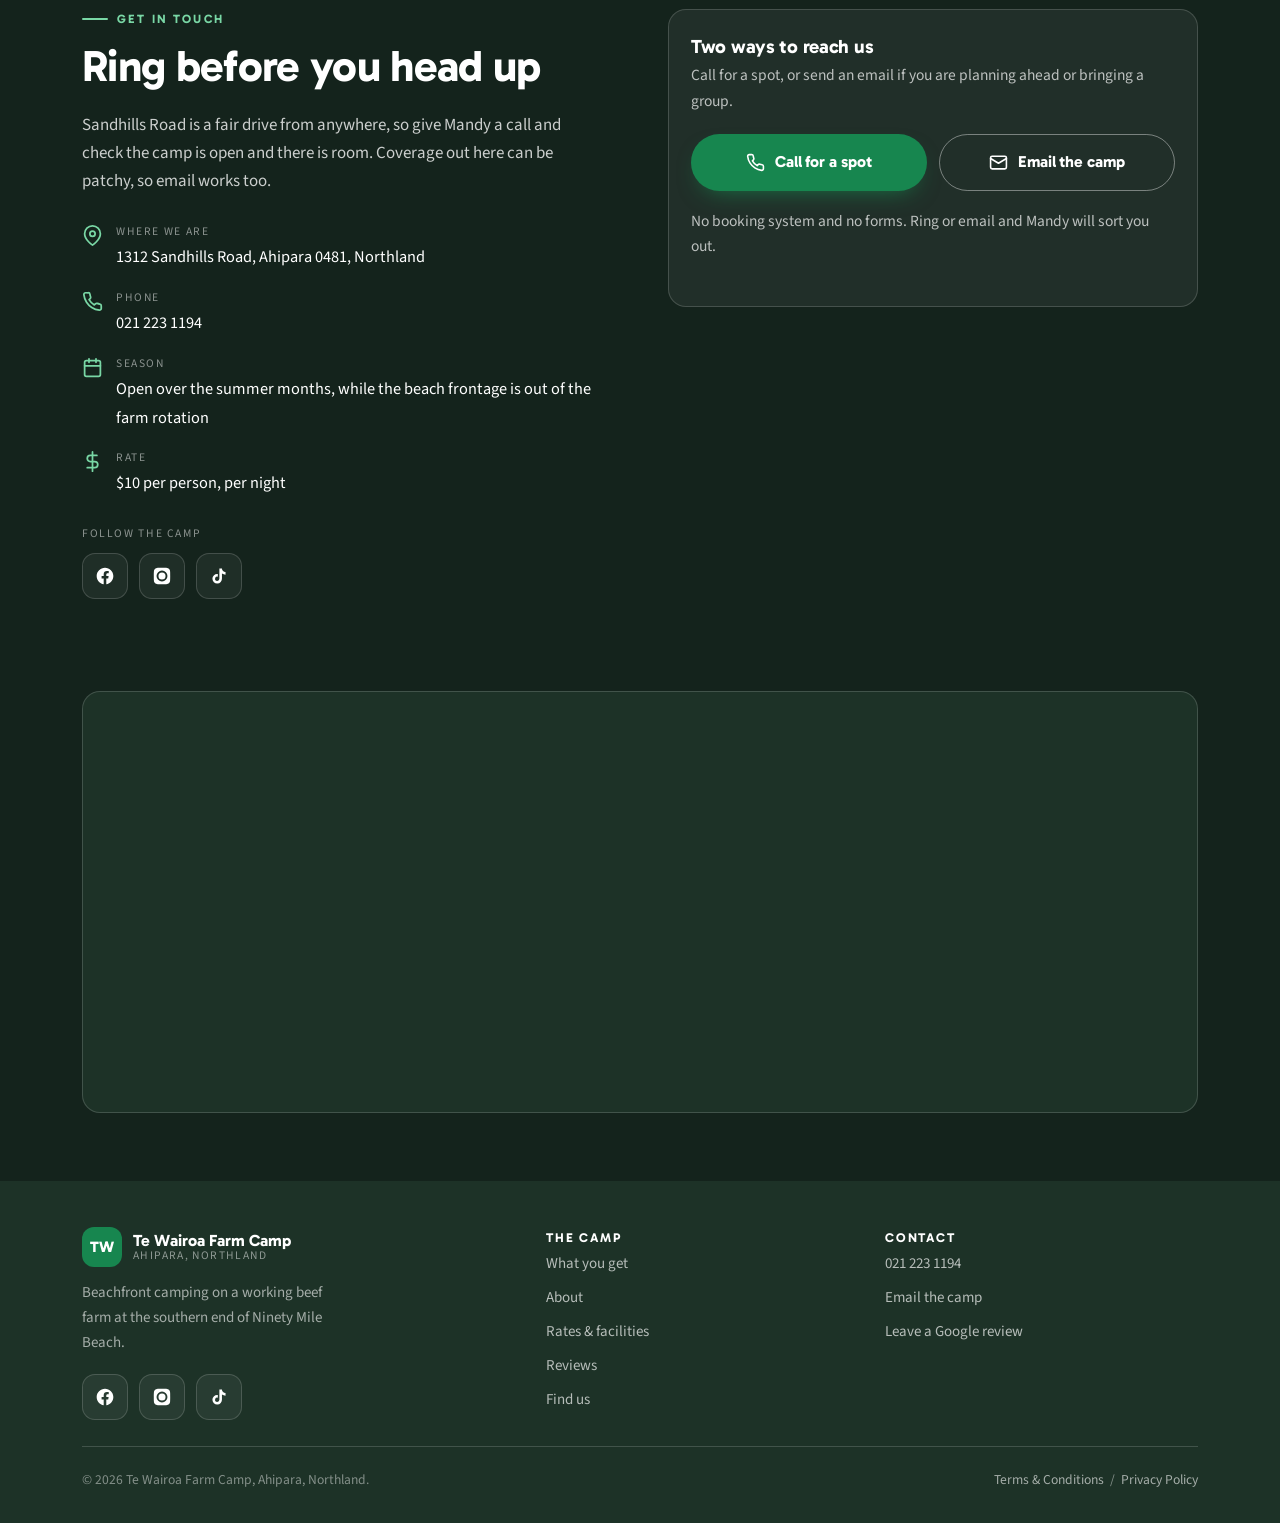
==== commit 08761b2a: "Add real camp photos to replace stock images and expand gallery Swap Unsplash placeholders on the te" ====
--- a/index.html
+++ b/index.html
@@ -163,7 +163,8 @@
     <div class="grid">
       <article class="card rv">
         <div class="card__img">
-          <img src="https://images.unsplash.com/photo-1591965958224-05c1bdf9f3ff?auto=format&amp;fit=crop&amp;w=900&amp;q=72" alt="A tent pitched in dune grass above the beach at golden hour" width="900" height="675" loading="lazy" decoding="async">
+          <img src="img/tent-site.jpg" alt="A blue tent and a van pitched on the grass paddock at Te Wairoa Farm Camp" width="1300" height="1300" loading="lazy" decoding="async">
+          <span class="card__tag">Our photo</span>
         </div>
         <div class="card__body">
           <h3>Tent sites on the dune flat</h3>
@@ -173,7 +174,8 @@
 
       <article class="card rv">
         <div class="card__img">
-          <img src="https://images.unsplash.com/photo-1770029917714-632927a1785c?auto=format&amp;fit=crop&amp;w=900&amp;q=72" alt="A campervan and a tent set up together on a grass campsite" width="900" height="675" loading="lazy" decoding="async">
+          <img src="img/van-and-tent.jpg" alt="A campervan and a rooftop tent set up together on the grass campsite at Te Wairoa" width="1300" height="607" loading="lazy" decoding="async">
+          <span class="card__tag">Our photo</span>
         </div>
         <div class="card__body">
           <h3>Motorhomes, vans and caravans</h3>
@@ -193,7 +195,8 @@
 
       <article class="card rv">
         <div class="card__img">
-          <img src="https://images.unsplash.com/photo-1773338905647-7bd62501a9b4?auto=format&amp;fit=crop&amp;w=900&amp;q=72" alt="A surfcaster casting a line into the breakers on a wide sand beach" width="900" height="675" loading="lazy" decoding="async">
+          <img src="img/surfcasting.jpg" alt="A surfcaster casting a line into the breakers on the beach at Te Wairoa" width="975" height="1300" loading="lazy" decoding="async">
+          <span class="card__tag">Our photo</span>
         </div>
         <div class="card__body">
           <h3>Surfcasting and the beach</h3>
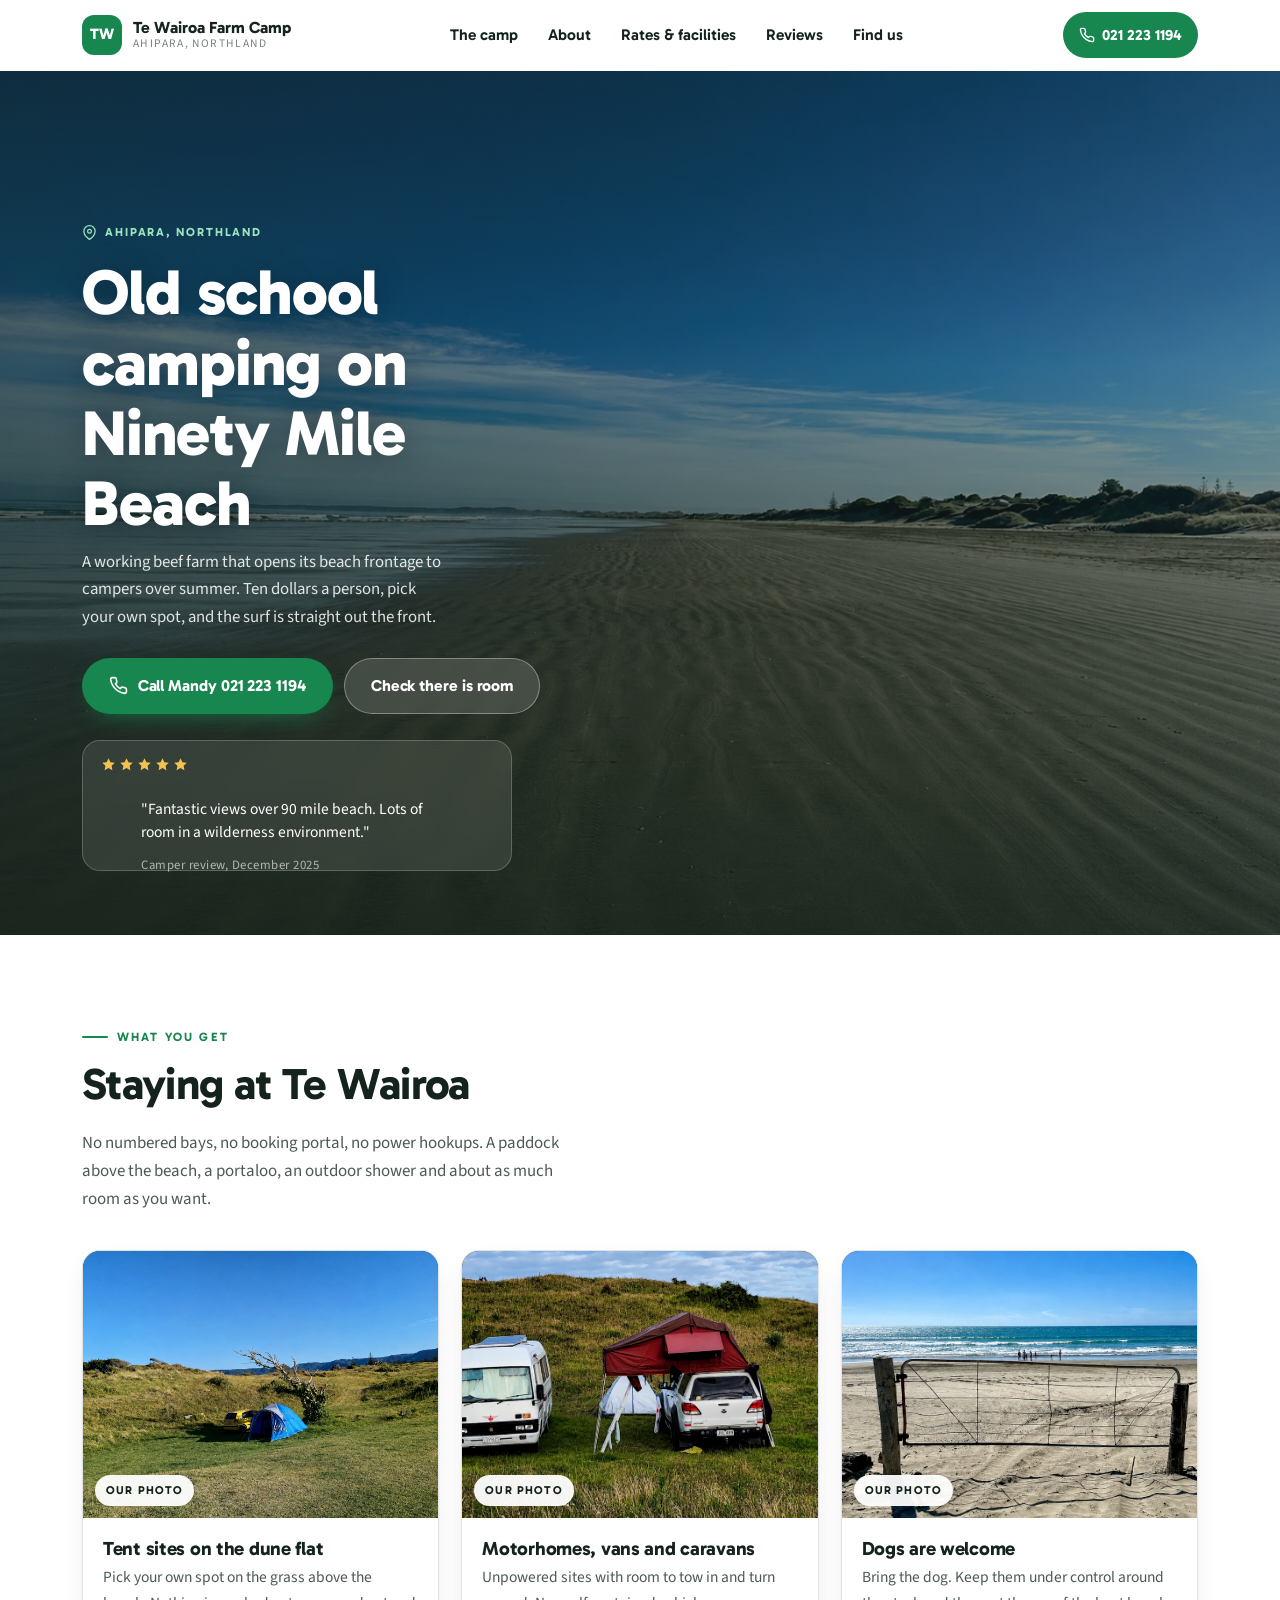
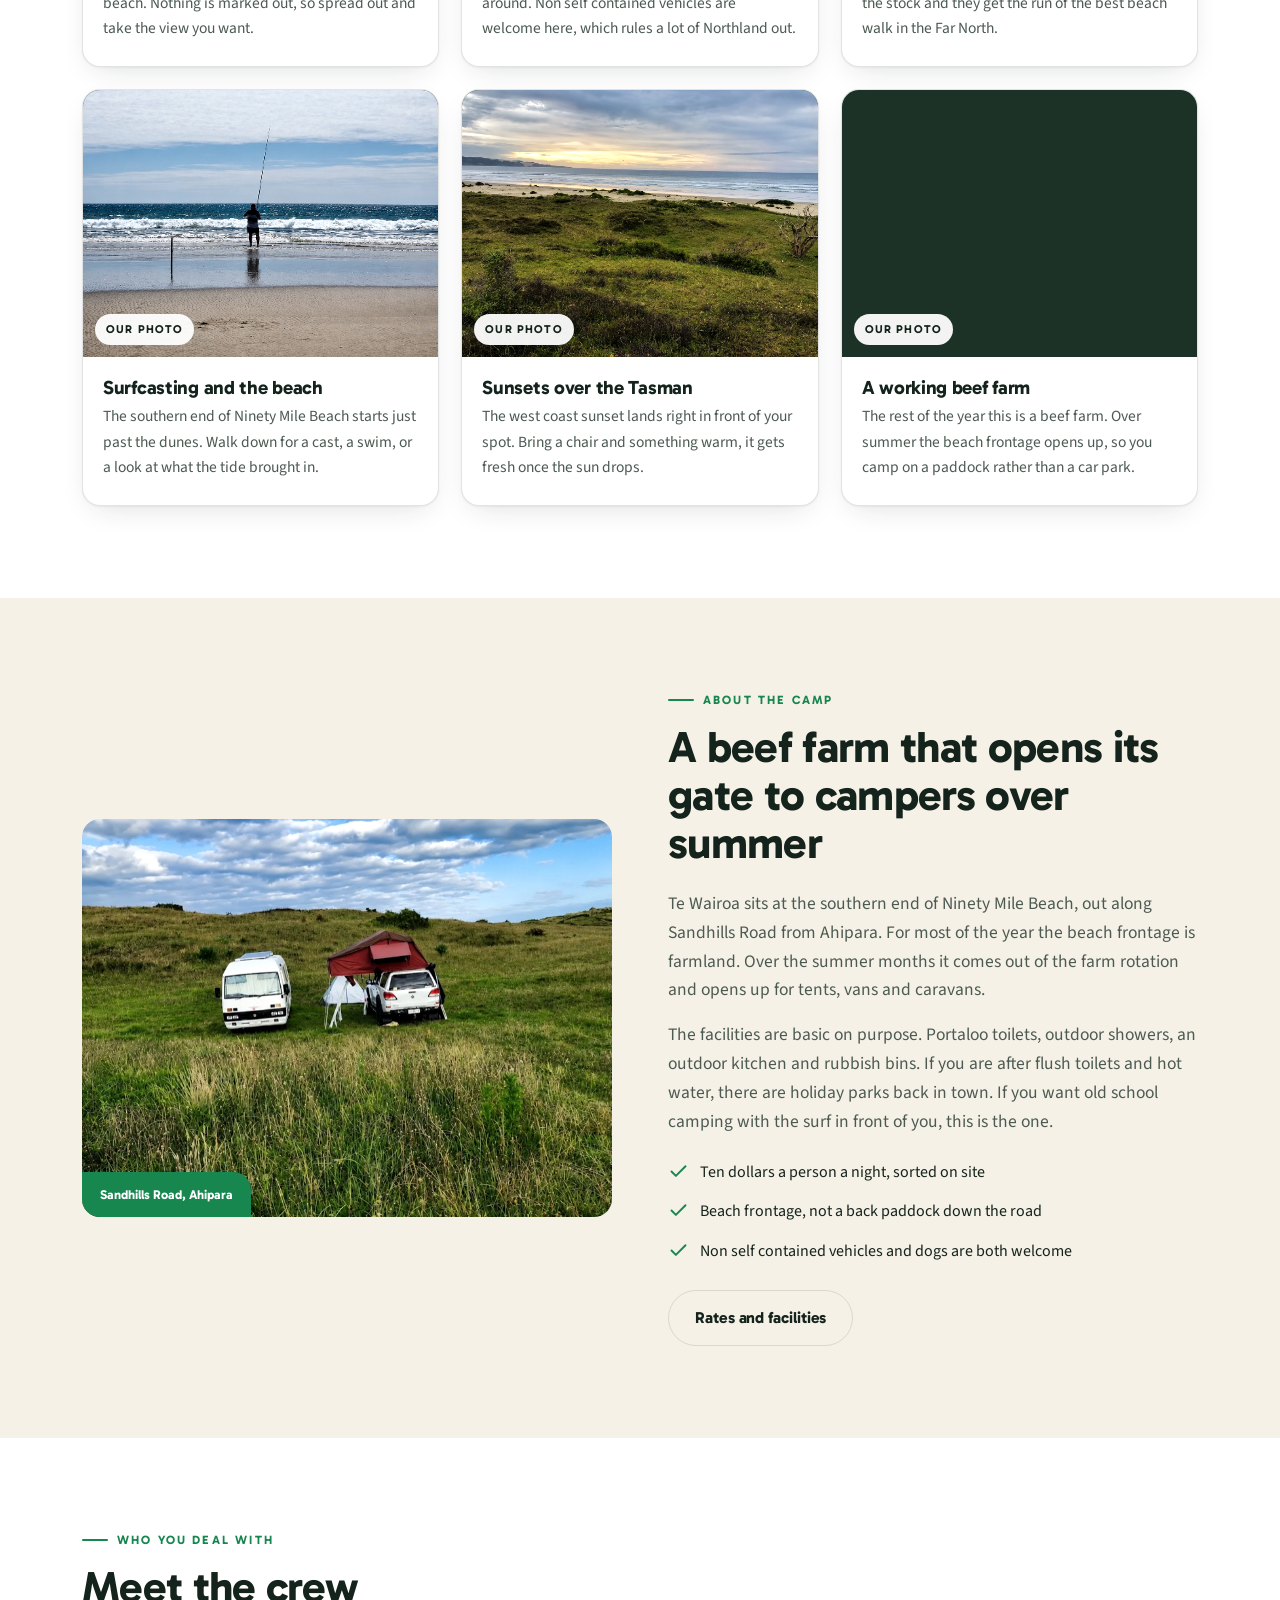
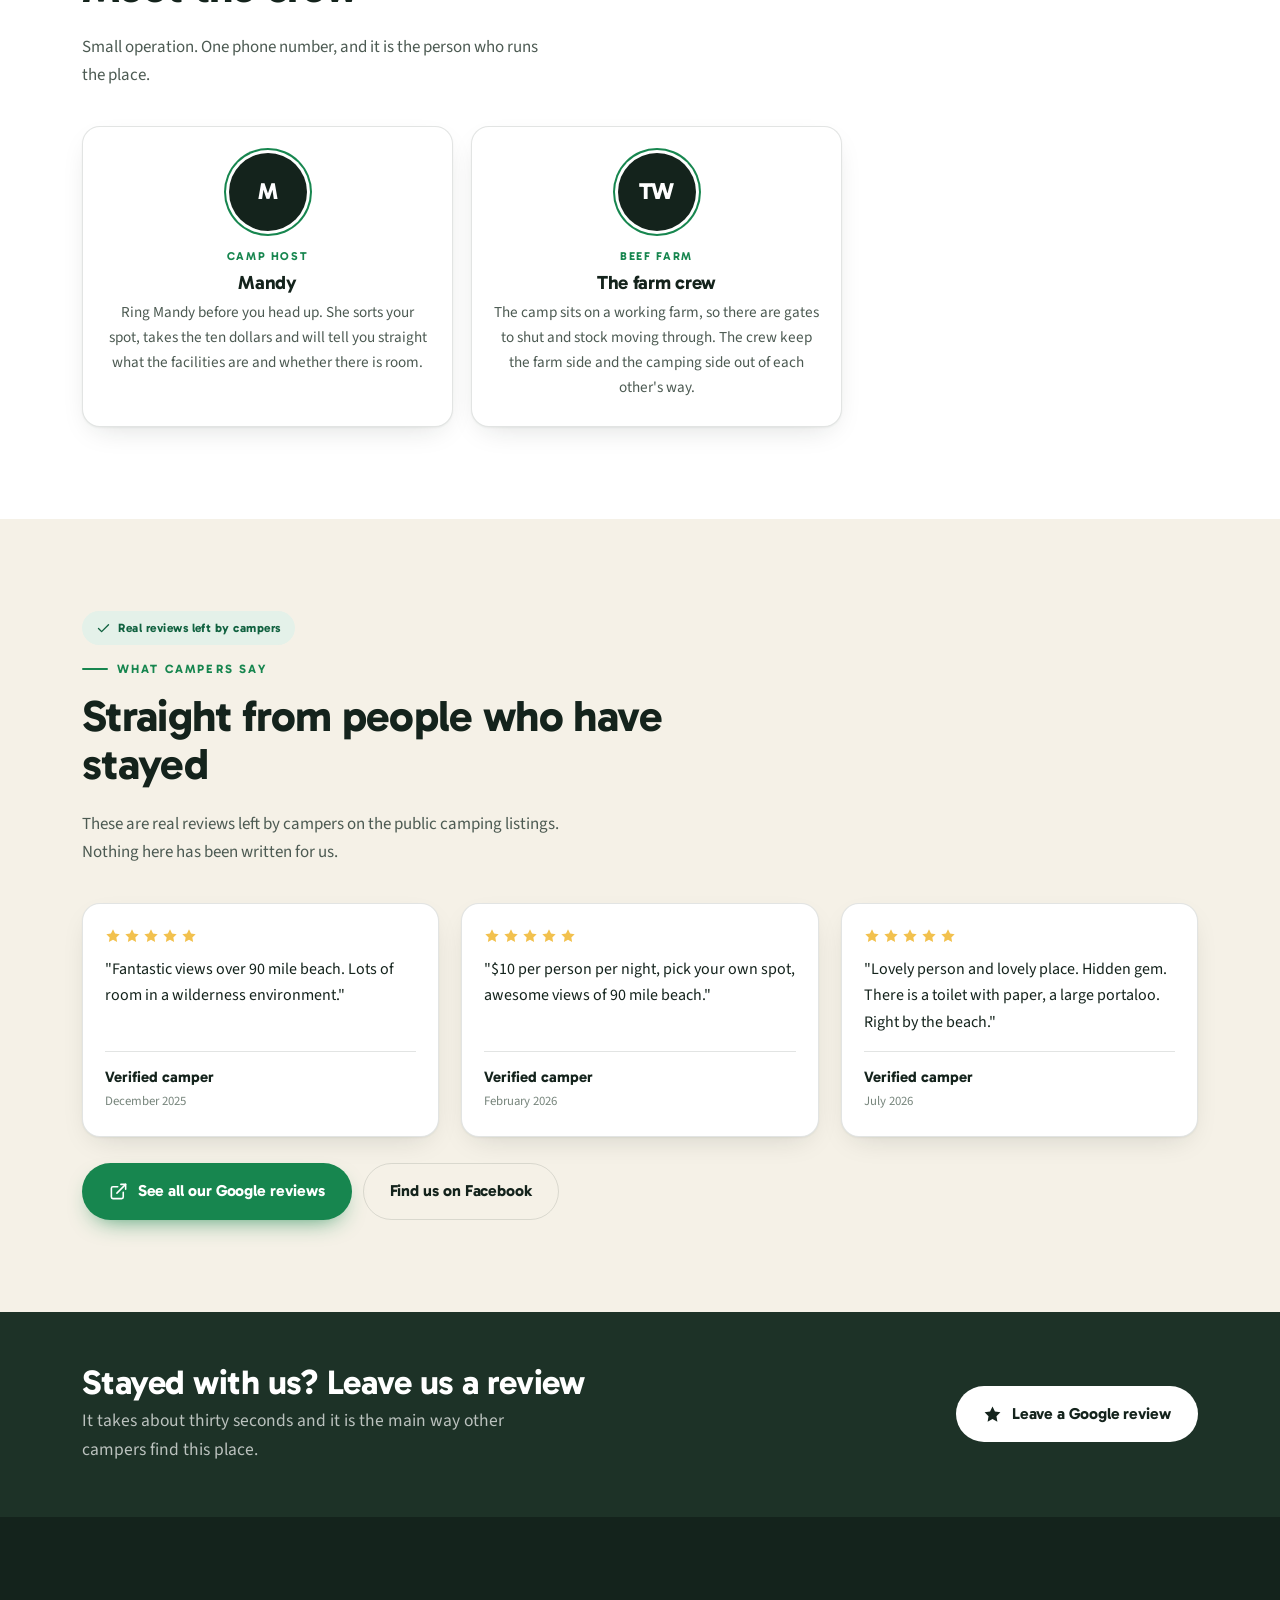
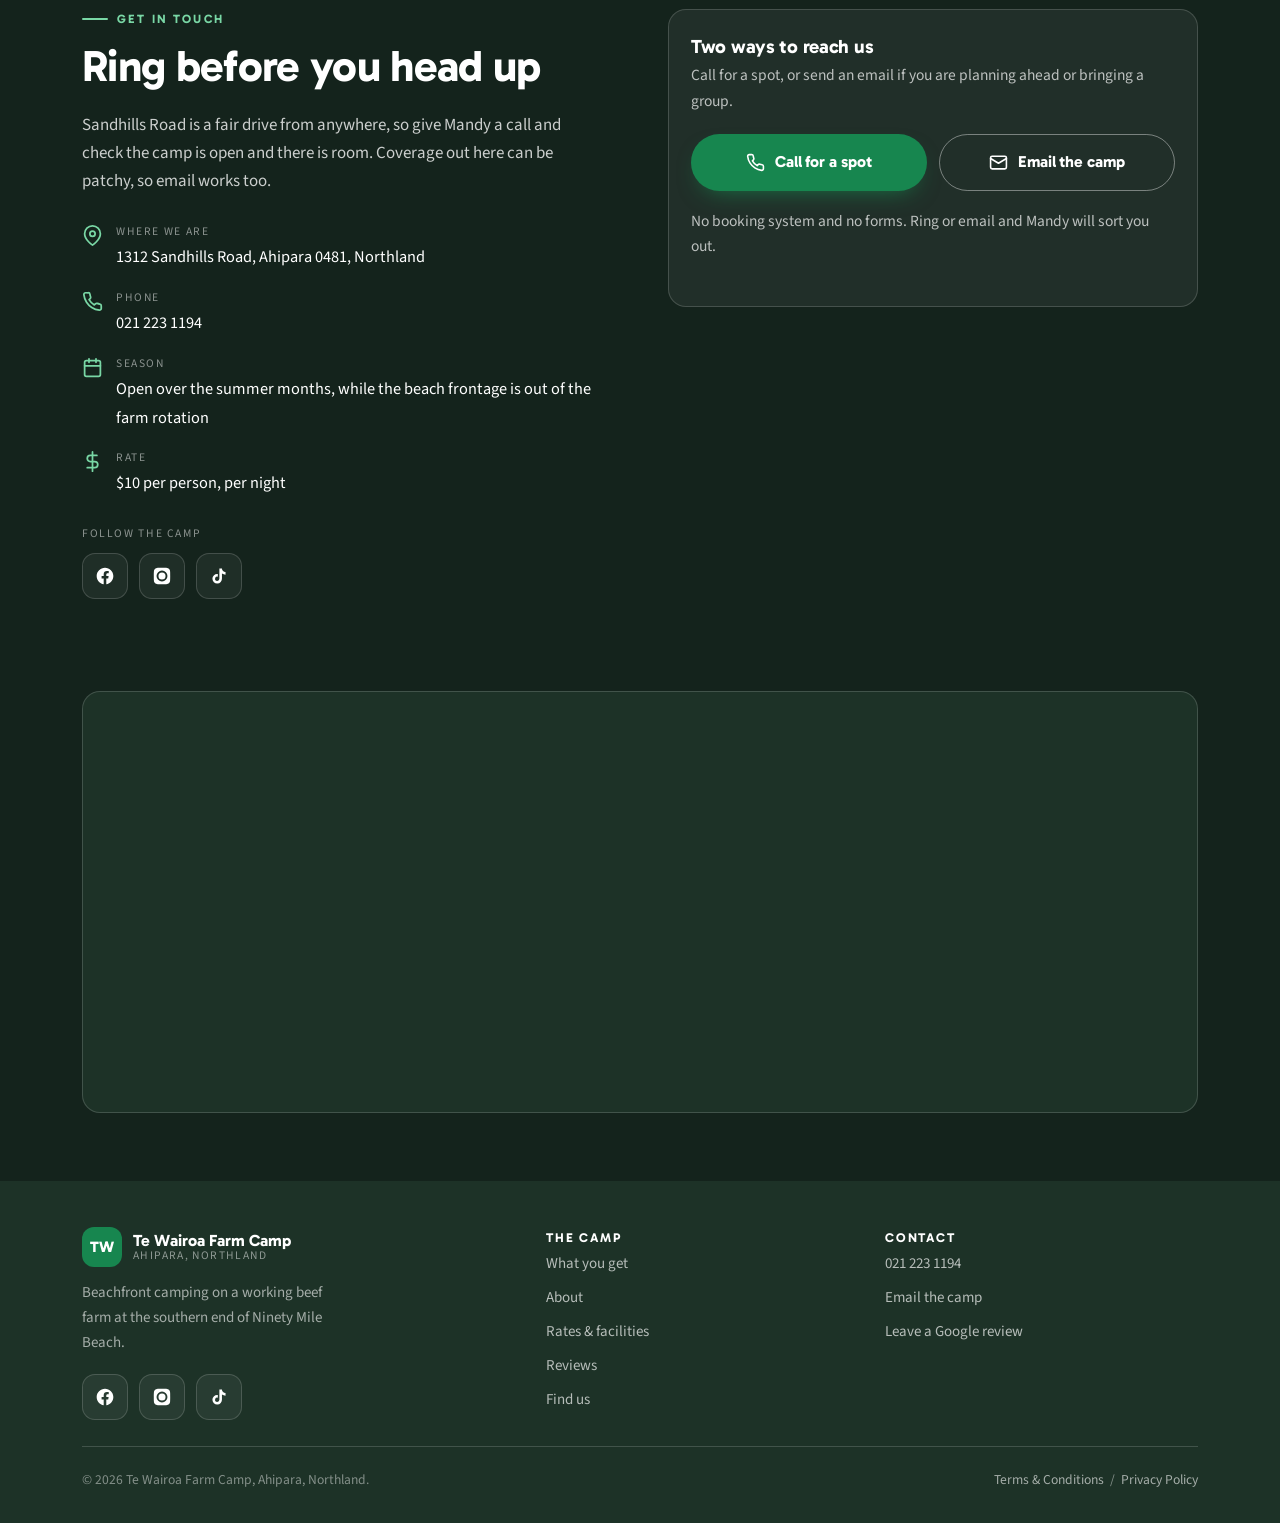
==== commit f6702e3c: "Use only the supplied real camp photos site-wide Replace remaining Unsplash stock photos and old pla" ====
--- a/index.html
+++ b/index.html
@@ -11,16 +11,14 @@
 <meta property="og:type" content="website">
 <meta property="og:title" content="Te Wairoa Farm Camp | Beachfront camping, Ahipara">
 <meta property="og:description" content="A working beef farm that opens its beach frontage to campers over summer. Ninety Mile Beach on your doorstep, ten dollars a person a night.">
-<meta property="og:image" content="https://te-wairoa-farm-camp-demo.vercel.app/img/camp-sunset.jpg">
+<meta property="og:image" content="https://te-wairoa-farm-camp-demo.vercel.app/img/dune-sunset.jpg">
 <meta property="og:locale" content="en_NZ">
 <meta name="twitter:card" content="summary_large_image">
 
 <link rel="icon" href="data:image/svg+xml,%3Csvg xmlns='http://www.w3.org/2000/svg' viewBox='0 0 64 64'%3E%3Crect width='64' height='64' rx='16' fill='%2317864F'/%3E%3Ctext x='32' y='42' font-family='Verdana,sans-serif' font-size='26' font-weight='bold' fill='white' text-anchor='middle'%3ETW%3C/text%3E%3C/svg%3E">
 
 <link rel="preconnect" href="https://fonts.googleapis.com">
-<link rel="preconnect" href="https://fonts.gstatic.com" crossorigin>
-<link rel="preconnect" href="https://images.unsplash.com">
-<link href="https://fonts.googleapis.com/css2?family=Gabarito:wght@500;600;700;800;900&family=Source+Sans+3:wght@400;500;600;700&display=swap" rel="stylesheet">
+<link rel="preconnect" href="https://fonts.gstatic.com" crossorigin><link href="https://fonts.googleapis.com/css2?family=Gabarito:wght@500;600;700;800;900&family=Source+Sans+3:wght@400;500;600;700&display=swap" rel="stylesheet">
 <link rel="stylesheet" href="style.css">
 
 <script type="application/ld+json">
@@ -96,13 +94,13 @@
 <section class="hero">
   <div class="hero__slides" aria-hidden="true">
     <div class="hero__slide active">
-      <img src="img/ninety-mile-beach.jpg" alt="Ninety Mile Beach seen from the dune flat at Te Wairoa Farm Camp" width="1440" height="1432" fetchpriority="high" decoding="async">
+      <img src="img/ninety-mile-beach.jpg" alt="Ninety Mile Beach seen from the dune flat at Te Wairoa Farm Camp" width="1400" height="1050" fetchpriority="high" decoding="async">
     </div>
     <div class="hero__slide">
-      <img src="img/camp-sunset.jpg" alt="Sunset over the Tasman from the camping paddock at Te Wairoa" width="800" height="454" loading="lazy" decoding="async">
+      <img src="img/dune-sunset.jpg" alt="Sunset over the Tasman from the dune track at Te Wairoa" width="900" height="1200" loading="lazy" decoding="async">
     </div>
     <div class="hero__slide">
-      <img src="img/camp-fire.jpg" alt="Evening at Te Wairoa Farm Camp looking out over the dunes to the surf" width="811" height="811" loading="lazy" decoding="async">
+      <img src="img/golden-hour.jpg" alt="Golden hour light over the sand at the southern end of Ninety Mile Beach" width="1050" height="1400" loading="lazy" decoding="async">
     </div>
   </div>
   <div class="hero__scrim"></div>
@@ -185,7 +183,8 @@
 
       <article class="card rv">
         <div class="card__img">
-          <img src="https://images.unsplash.com/photo-1598815453579-a79f72691879?auto=format&amp;fit=crop&amp;w=900&amp;q=72" alt="Two dogs running along the sand at sunset" width="900" height="675" loading="lazy" decoding="async">
+          <img src="img/beach-gate.jpg" alt="The farm gate opening onto the sand at the southern end of Ninety Mile Beach" width="900" height="1200" loading="lazy" decoding="async">
+          <span class="card__tag">Our photo</span>
         </div>
         <div class="card__body">
           <h3>Dogs are welcome</h3>
@@ -206,7 +205,7 @@
 
       <article class="card rv">
         <div class="card__img">
-          <img src="img/camp-fire.jpg" alt="Late light over the dunes and surf from the camping paddock at Te Wairoa" width="811" height="811" loading="lazy" decoding="async">
+          <img src="img/evening-sky.jpg" alt="Cloudy evening sunset over the sea, seen from the camping paddock at Te Wairoa" width="1300" height="975" loading="lazy" decoding="async">
           <span class="card__tag">Our photo</span>
         </div>
         <div class="card__body">
@@ -217,7 +216,8 @@
 
       <article class="card rv">
         <div class="card__img">
-          <img src="https://images.unsplash.com/photo-1787467184410-2aeda1944d12?auto=format&amp;fit=crop&amp;w=900&amp;q=72" alt="Cattle grazing on a grassy coastal paddock above the sea" width="900" height="675" loading="lazy" decoding="async">
+          <img src="img/beach-tracks.jpg" alt="Vehicle tracks in the sand at the southern end of Ninety Mile Beach, farmland behind" width="975" height="1300" loading="lazy" decoding="async">
+          <span class="card__tag">Our photo</span>
         </div>
         <div class="card__body">
           <h3>A working beef farm</h3>
@@ -233,7 +233,7 @@
   <div class="wrap">
     <div class="split">
       <div class="figure rv">
-        <img src="img/camp-sunset.jpg" alt="The camping paddock at Te Wairoa looking out over the dunes to Ninety Mile Beach at sunset" width="800" height="454" loading="lazy" decoding="async">
+        <img src="img/campsite.jpg" alt="A campervan and a rooftop tent set up on the grass paddock at Te Wairoa" width="1300" height="607" loading="lazy" decoding="async">
         <span class="figure__tag">Sandhills Road, Ahipara</span>
       </div>
       <div class="rv">
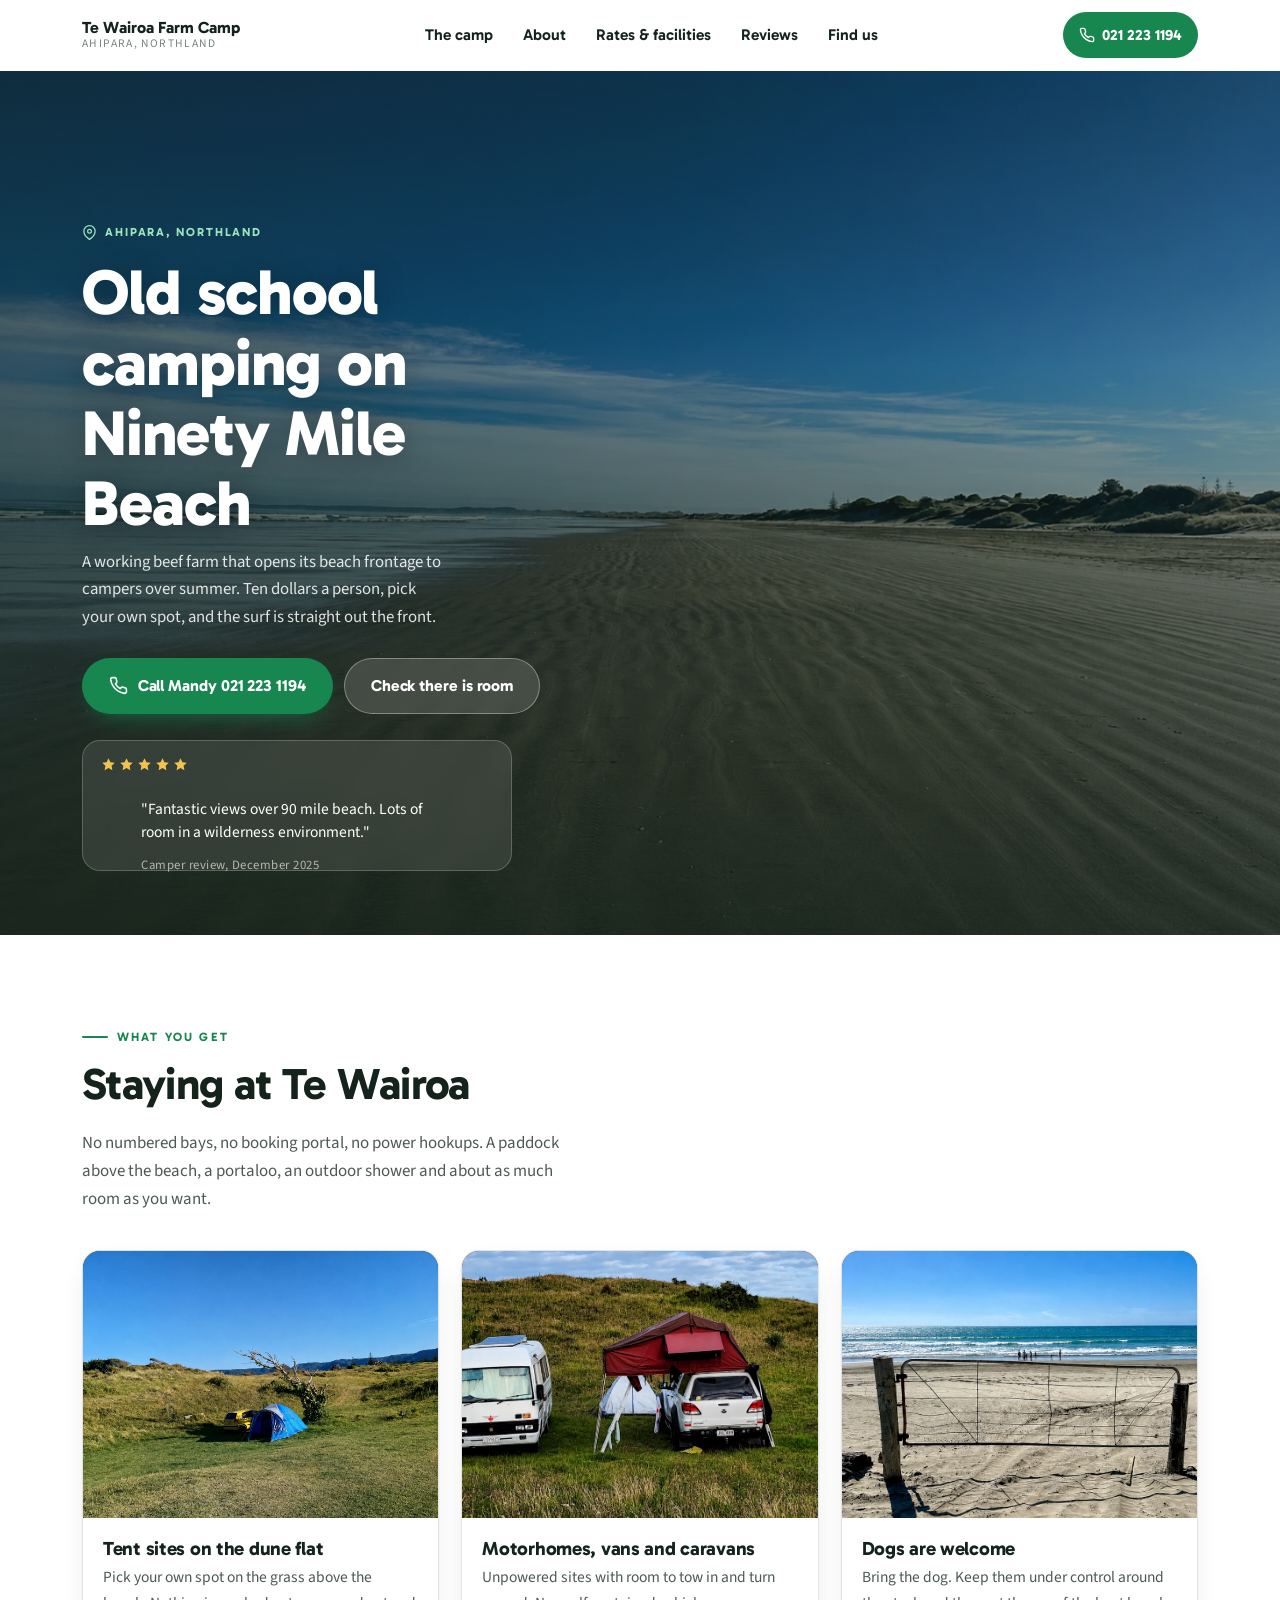
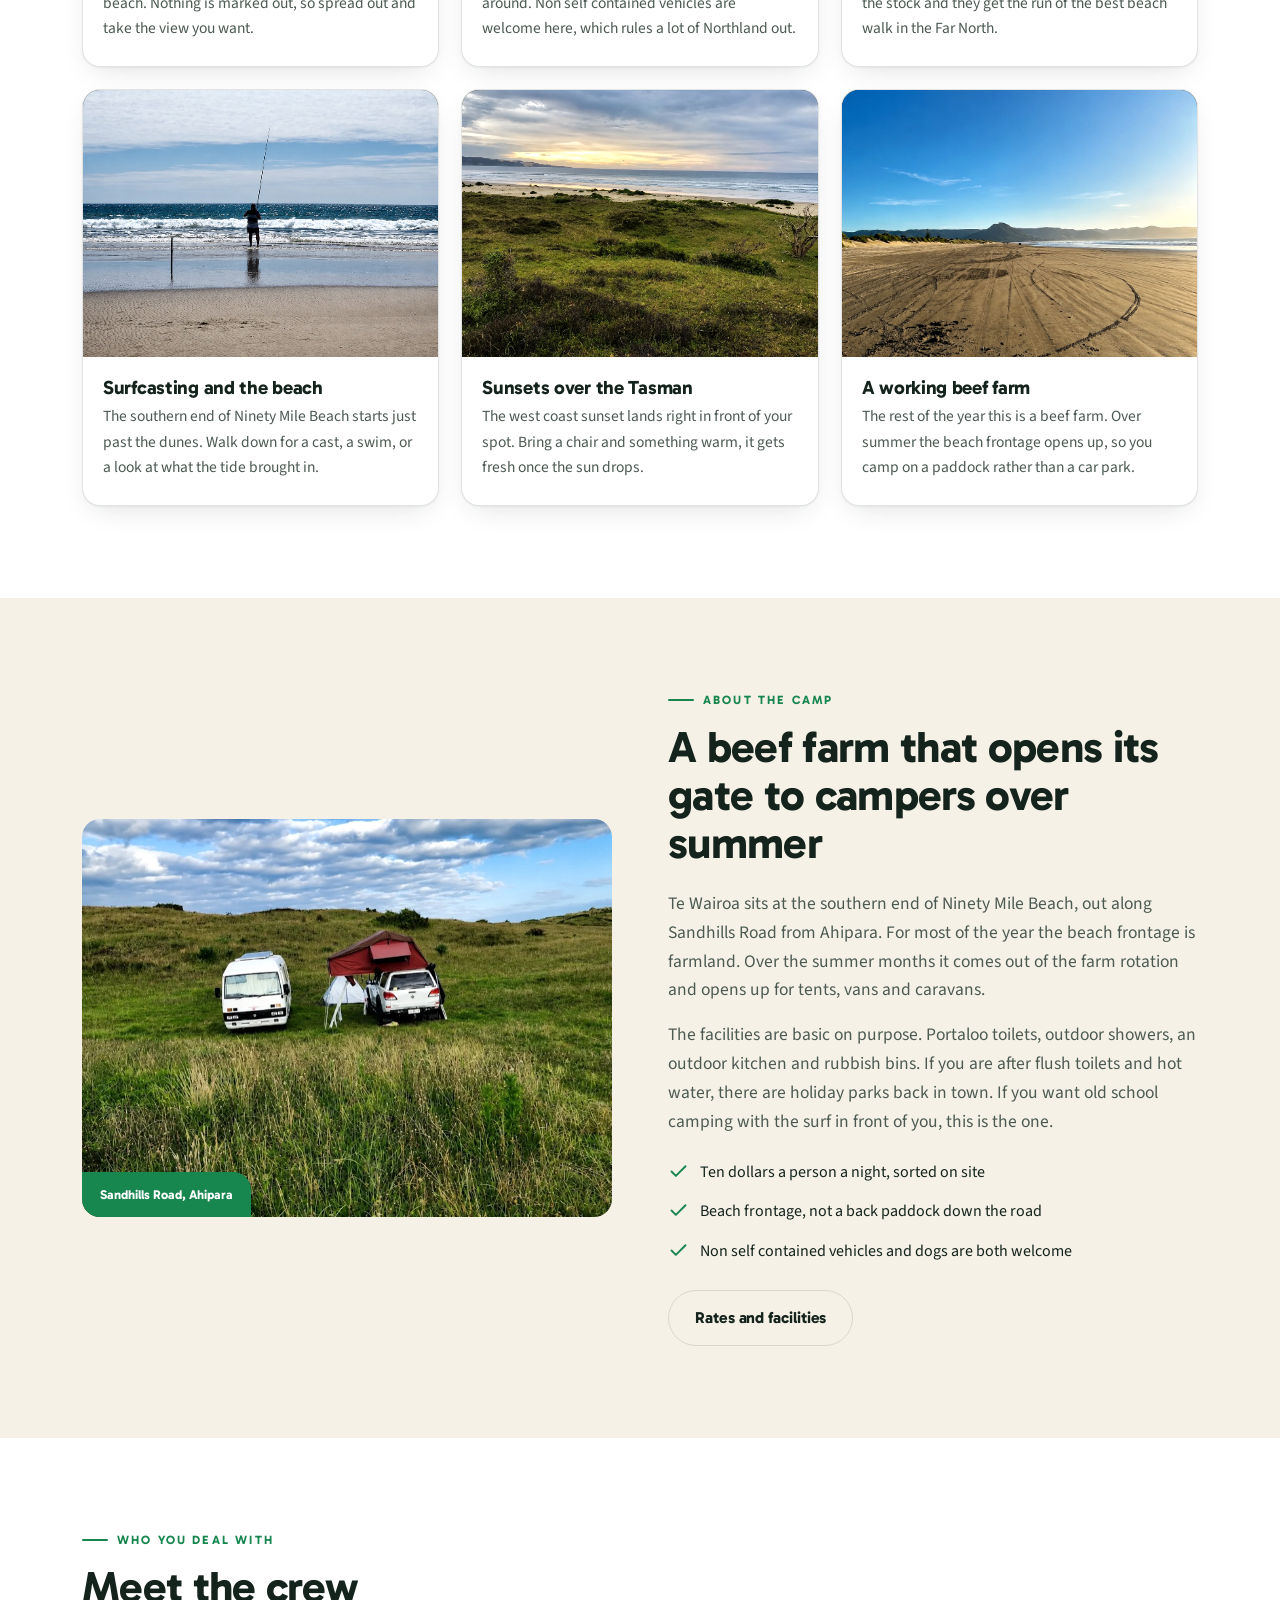
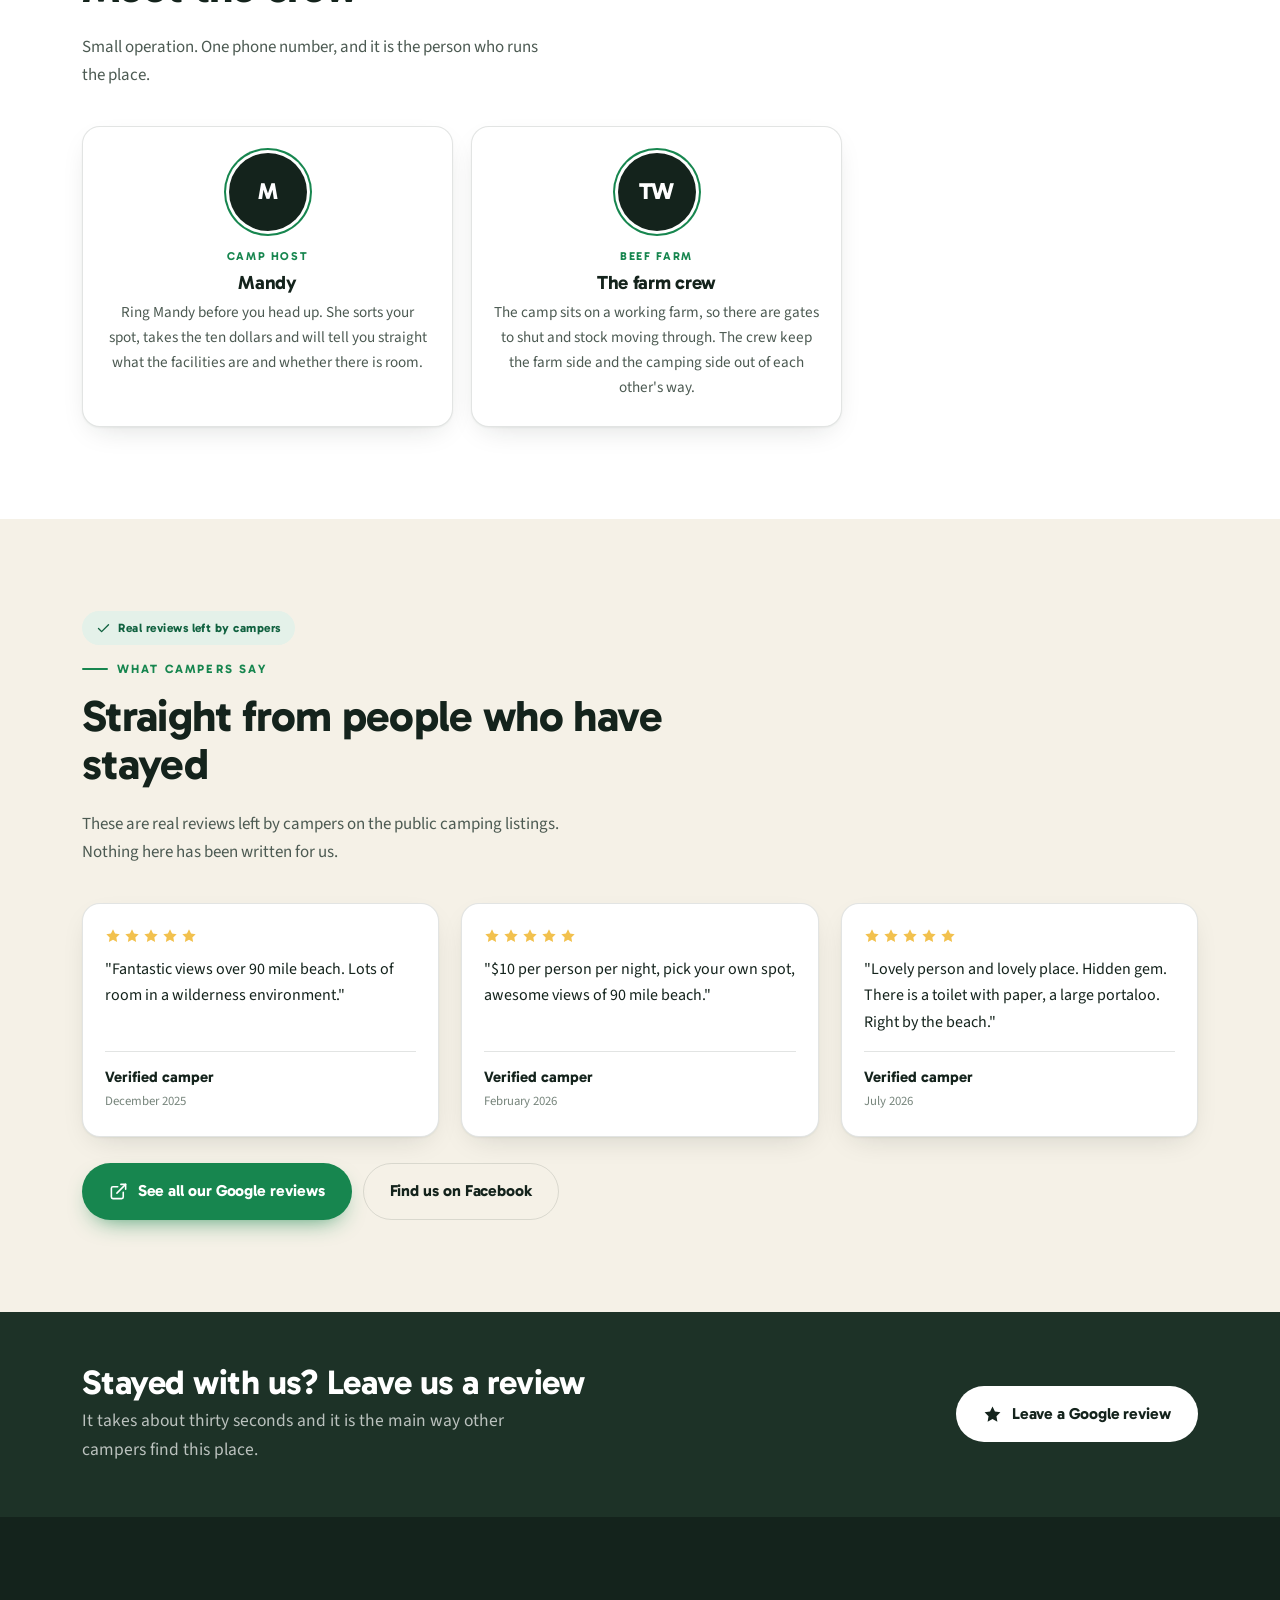
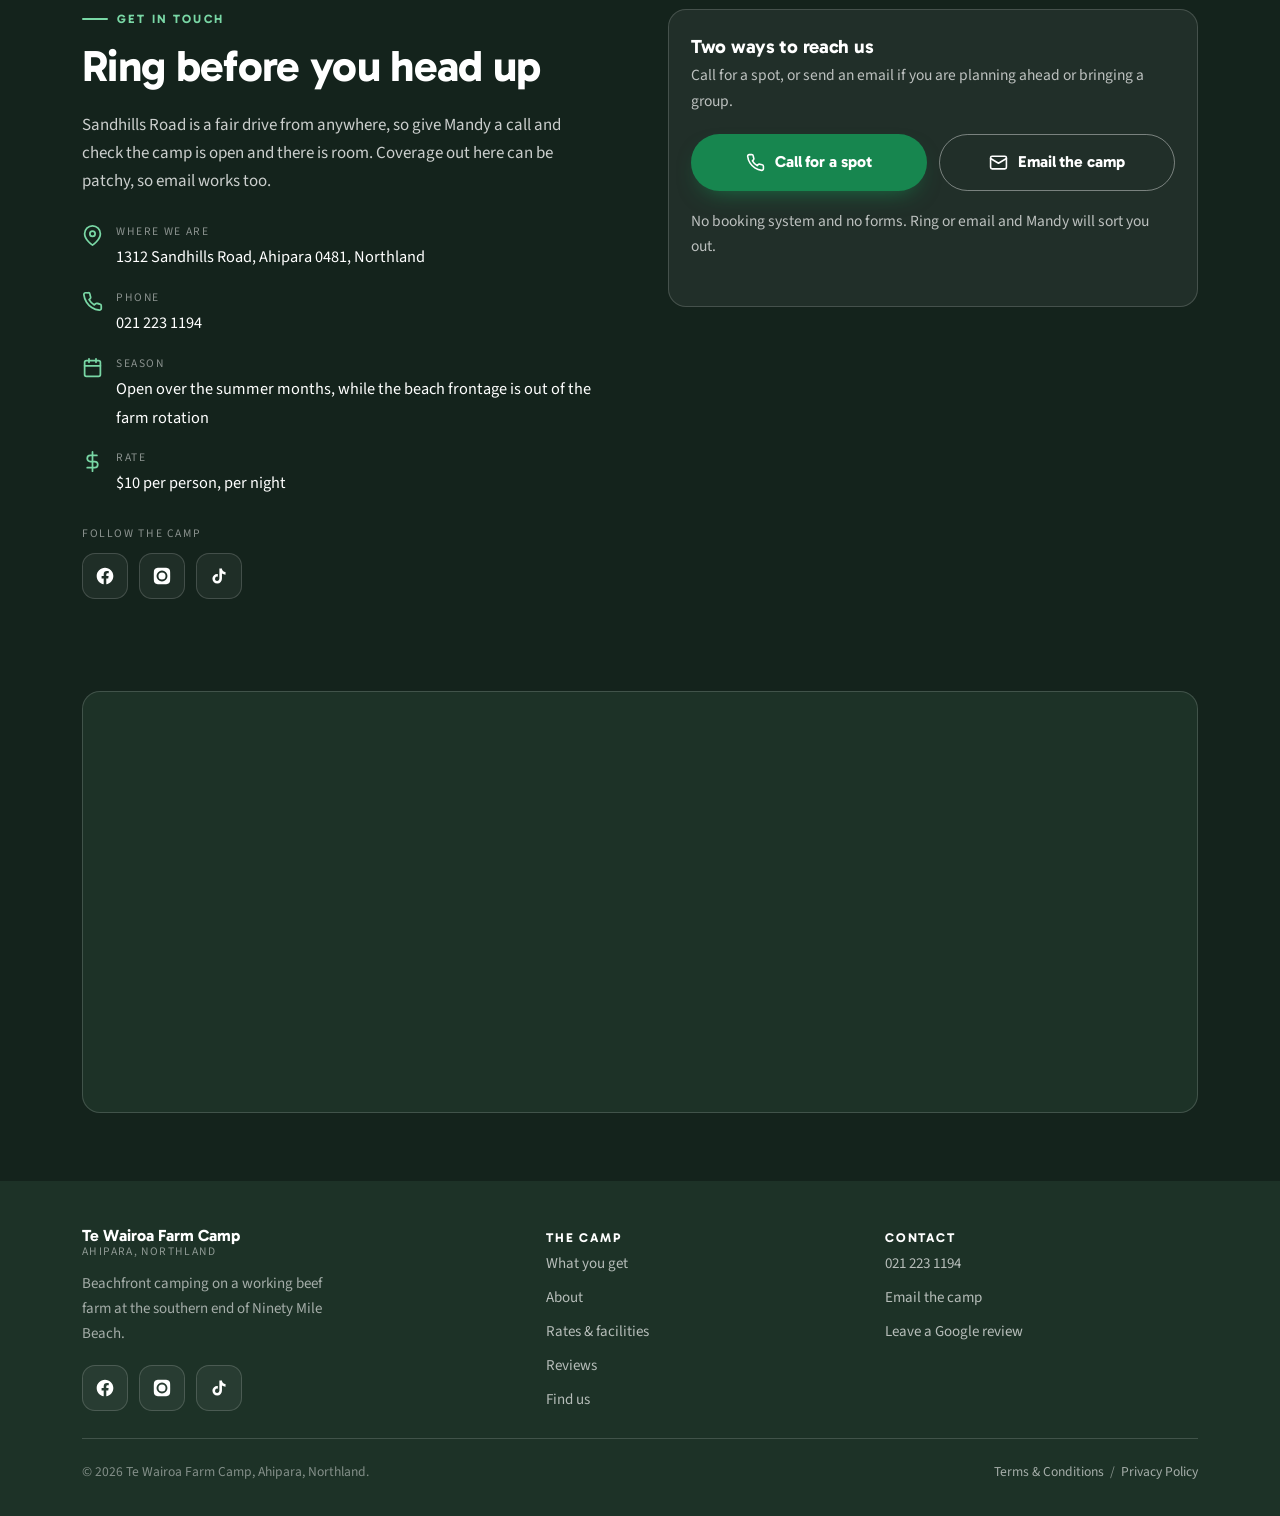
==== commit 415512f5: "Remove Our photo badges and the TW logo mark Keep the header/footer brand as text only, and drop the" ====
--- a/index.html
+++ b/index.html
@@ -54,7 +54,6 @@
 <header class="nav">
   <div class="wrap nav__in">
     <a class="brand" href="index.html">
-      <span class="brand__mark">TW</span>
       <span class="brand__txt">
         <span class="brand__name">Te Wairoa Farm Camp</span>
         <span class="brand__where">Ahipara, Northland</span>
@@ -162,7 +161,6 @@
       <article class="card rv">
         <div class="card__img">
           <img src="img/tent-site.jpg" alt="A blue tent and a van pitched on the grass paddock at Te Wairoa Farm Camp" width="1300" height="1300" loading="lazy" decoding="async">
-          <span class="card__tag">Our photo</span>
         </div>
         <div class="card__body">
           <h3>Tent sites on the dune flat</h3>
@@ -173,7 +171,6 @@
       <article class="card rv">
         <div class="card__img">
           <img src="img/van-and-tent.jpg" alt="A campervan and a rooftop tent set up together on the grass campsite at Te Wairoa" width="1300" height="607" loading="lazy" decoding="async">
-          <span class="card__tag">Our photo</span>
         </div>
         <div class="card__body">
           <h3>Motorhomes, vans and caravans</h3>
@@ -184,7 +181,6 @@
       <article class="card rv">
         <div class="card__img">
           <img src="img/beach-gate.jpg" alt="The farm gate opening onto the sand at the southern end of Ninety Mile Beach" width="900" height="1200" loading="lazy" decoding="async">
-          <span class="card__tag">Our photo</span>
         </div>
         <div class="card__body">
           <h3>Dogs are welcome</h3>
@@ -195,7 +191,6 @@
       <article class="card rv">
         <div class="card__img">
           <img src="img/surfcasting.jpg" alt="A surfcaster casting a line into the breakers on the beach at Te Wairoa" width="975" height="1300" loading="lazy" decoding="async">
-          <span class="card__tag">Our photo</span>
         </div>
         <div class="card__body">
           <h3>Surfcasting and the beach</h3>
@@ -206,7 +201,6 @@
       <article class="card rv">
         <div class="card__img">
           <img src="img/evening-sky.jpg" alt="Cloudy evening sunset over the sea, seen from the camping paddock at Te Wairoa" width="1300" height="975" loading="lazy" decoding="async">
-          <span class="card__tag">Our photo</span>
         </div>
         <div class="card__body">
           <h3>Sunsets over the Tasman</h3>
@@ -217,7 +211,6 @@
       <article class="card rv">
         <div class="card__img">
           <img src="img/beach-tracks.jpg" alt="Vehicle tracks in the sand at the southern end of Ninety Mile Beach, farmland behind" width="975" height="1300" loading="lazy" decoding="async">
-          <span class="card__tag">Our photo</span>
         </div>
         <div class="card__body">
           <h3>A working beef farm</h3>
@@ -455,7 +448,6 @@
     <div class="foot__top">
       <div class="foot__brand">
         <div class="brand">
-          <span class="brand__mark">TW</span>
           <span class="brand__txt">
             <span class="brand__name">Te Wairoa Farm Camp</span>
             <span class="brand__where">Ahipara, Northland</span>
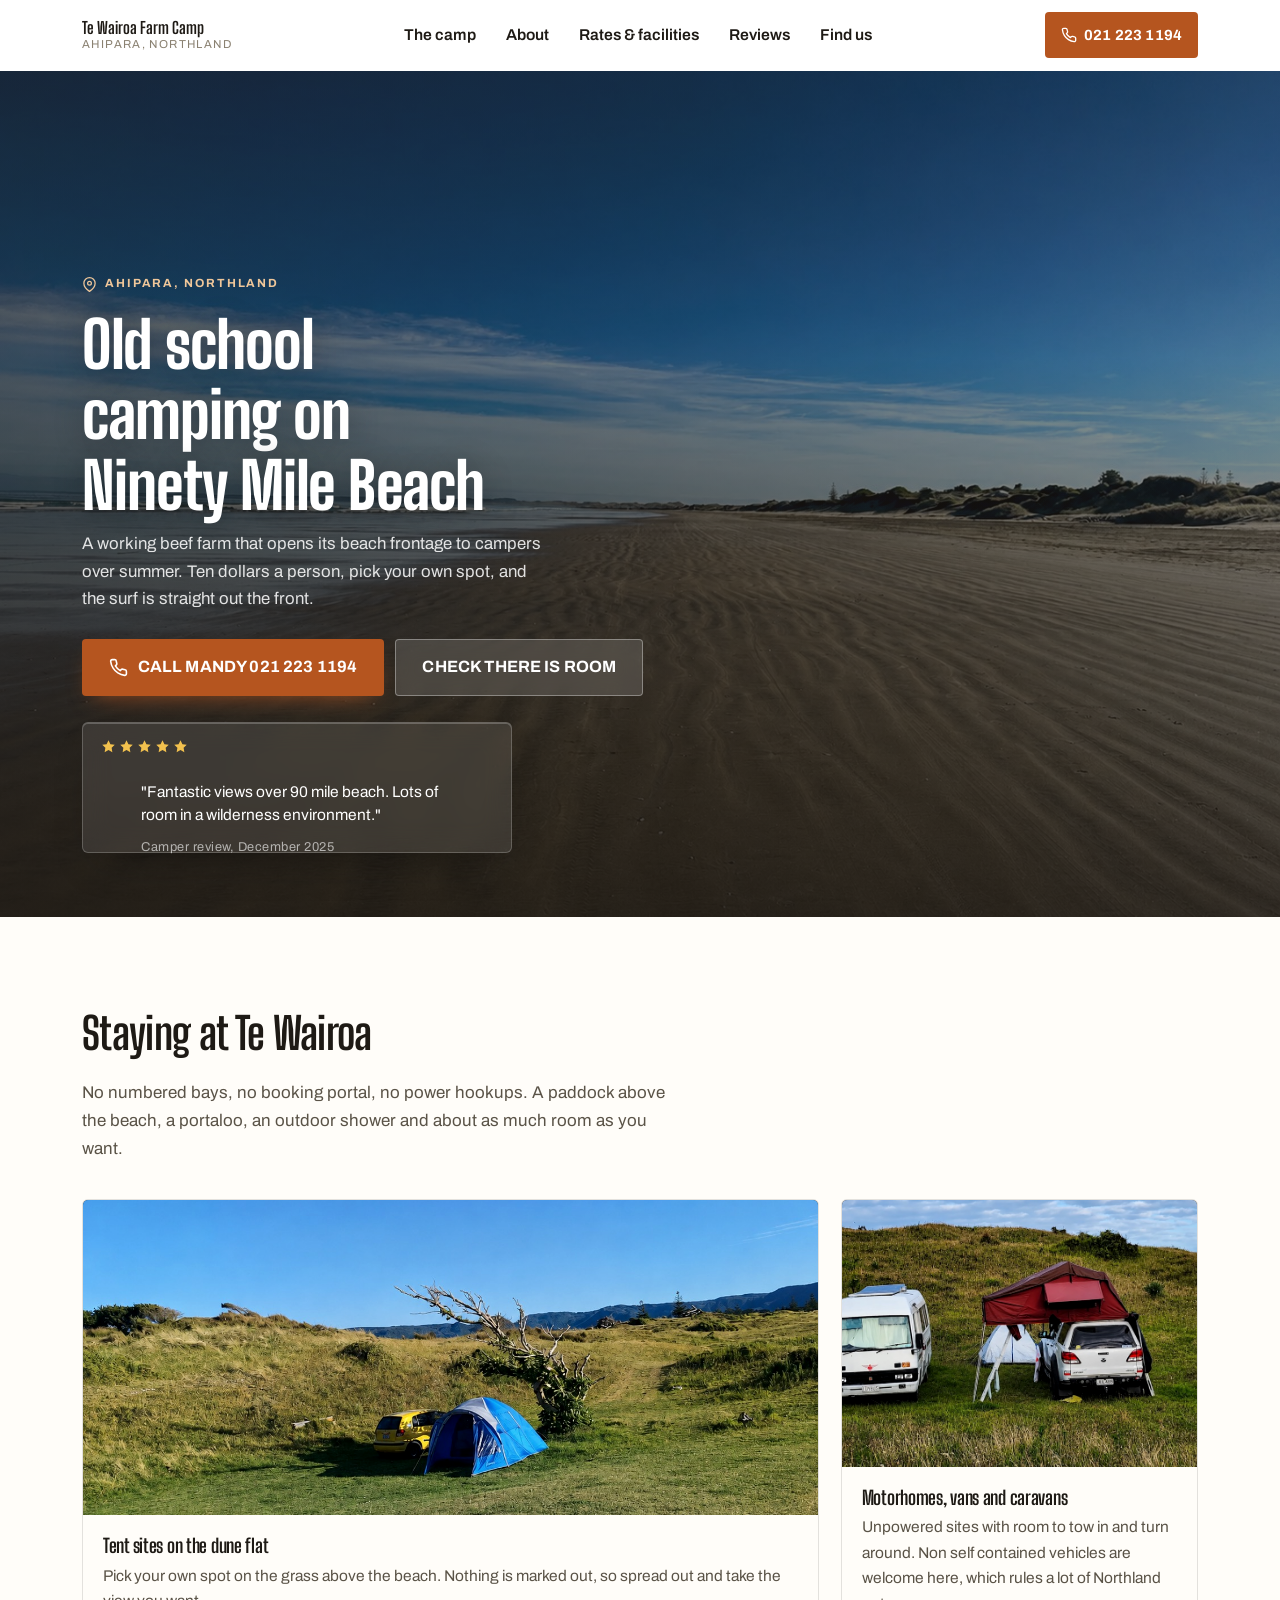
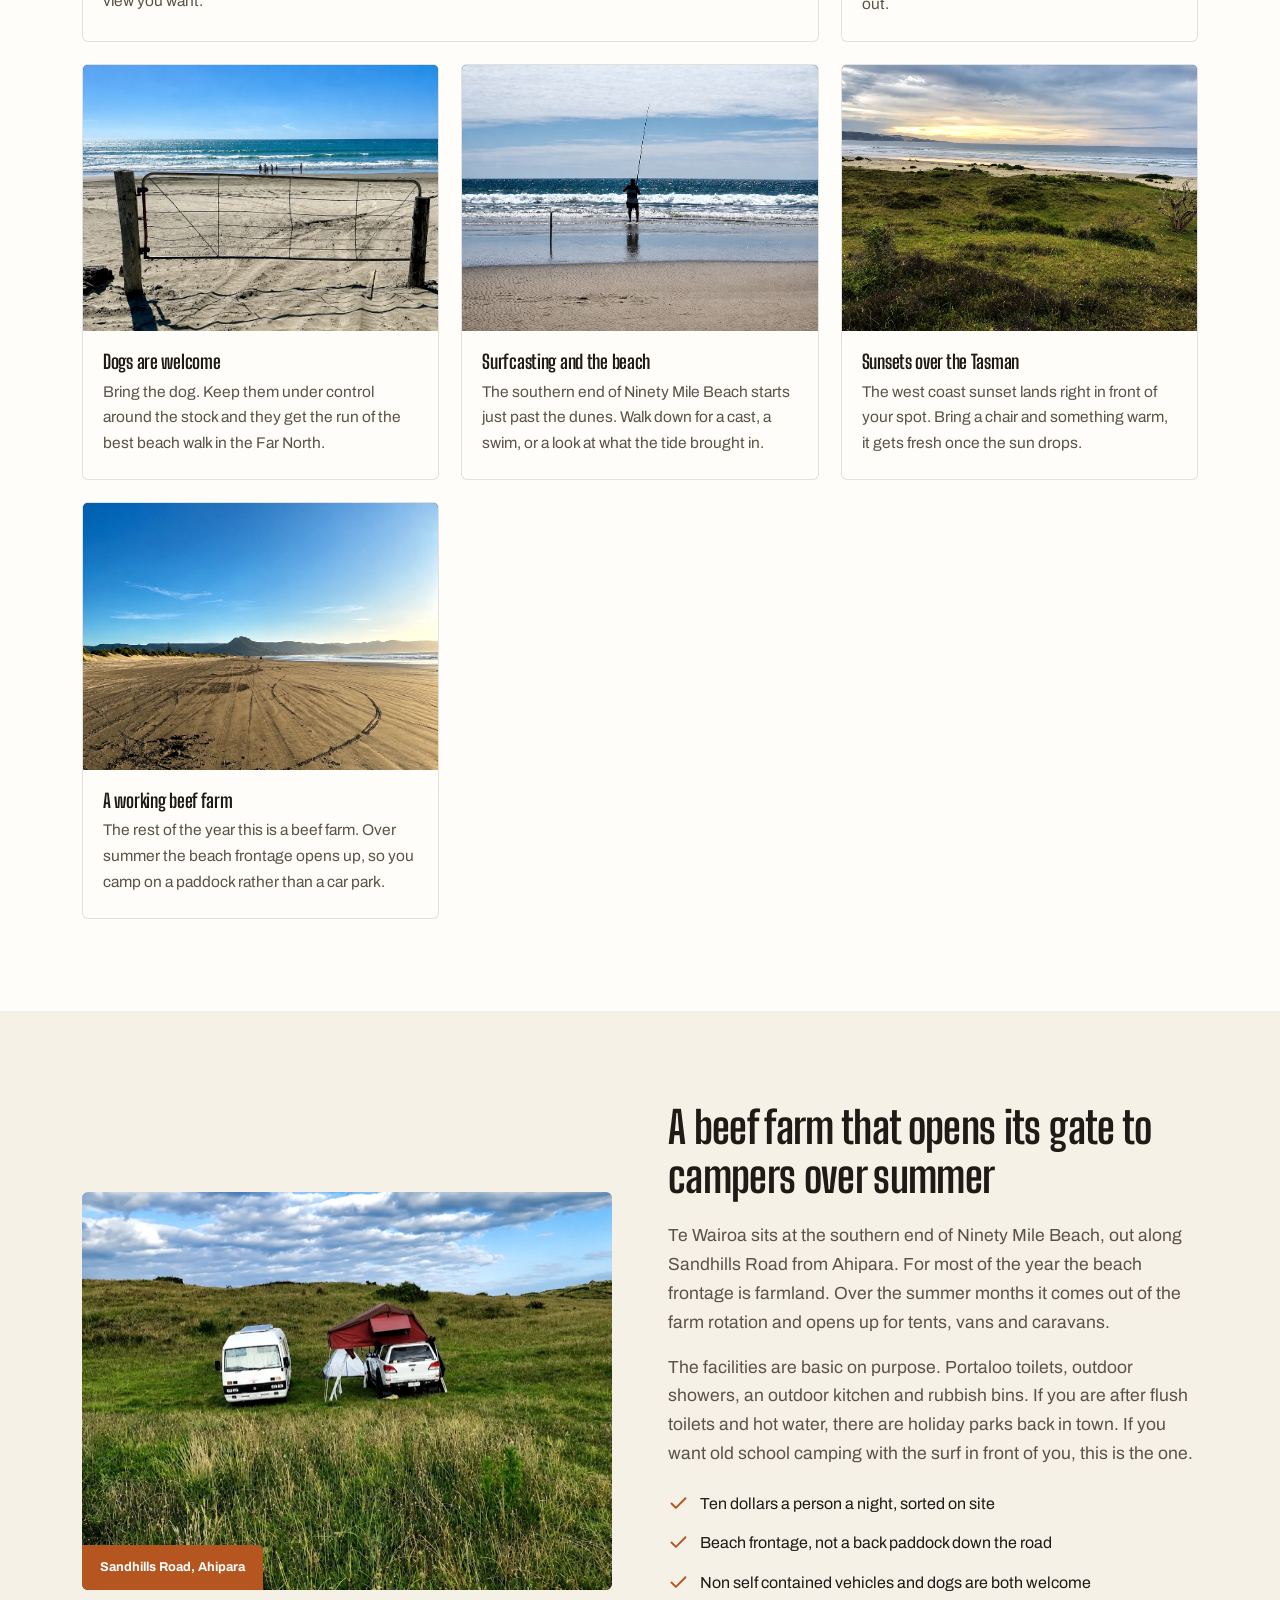
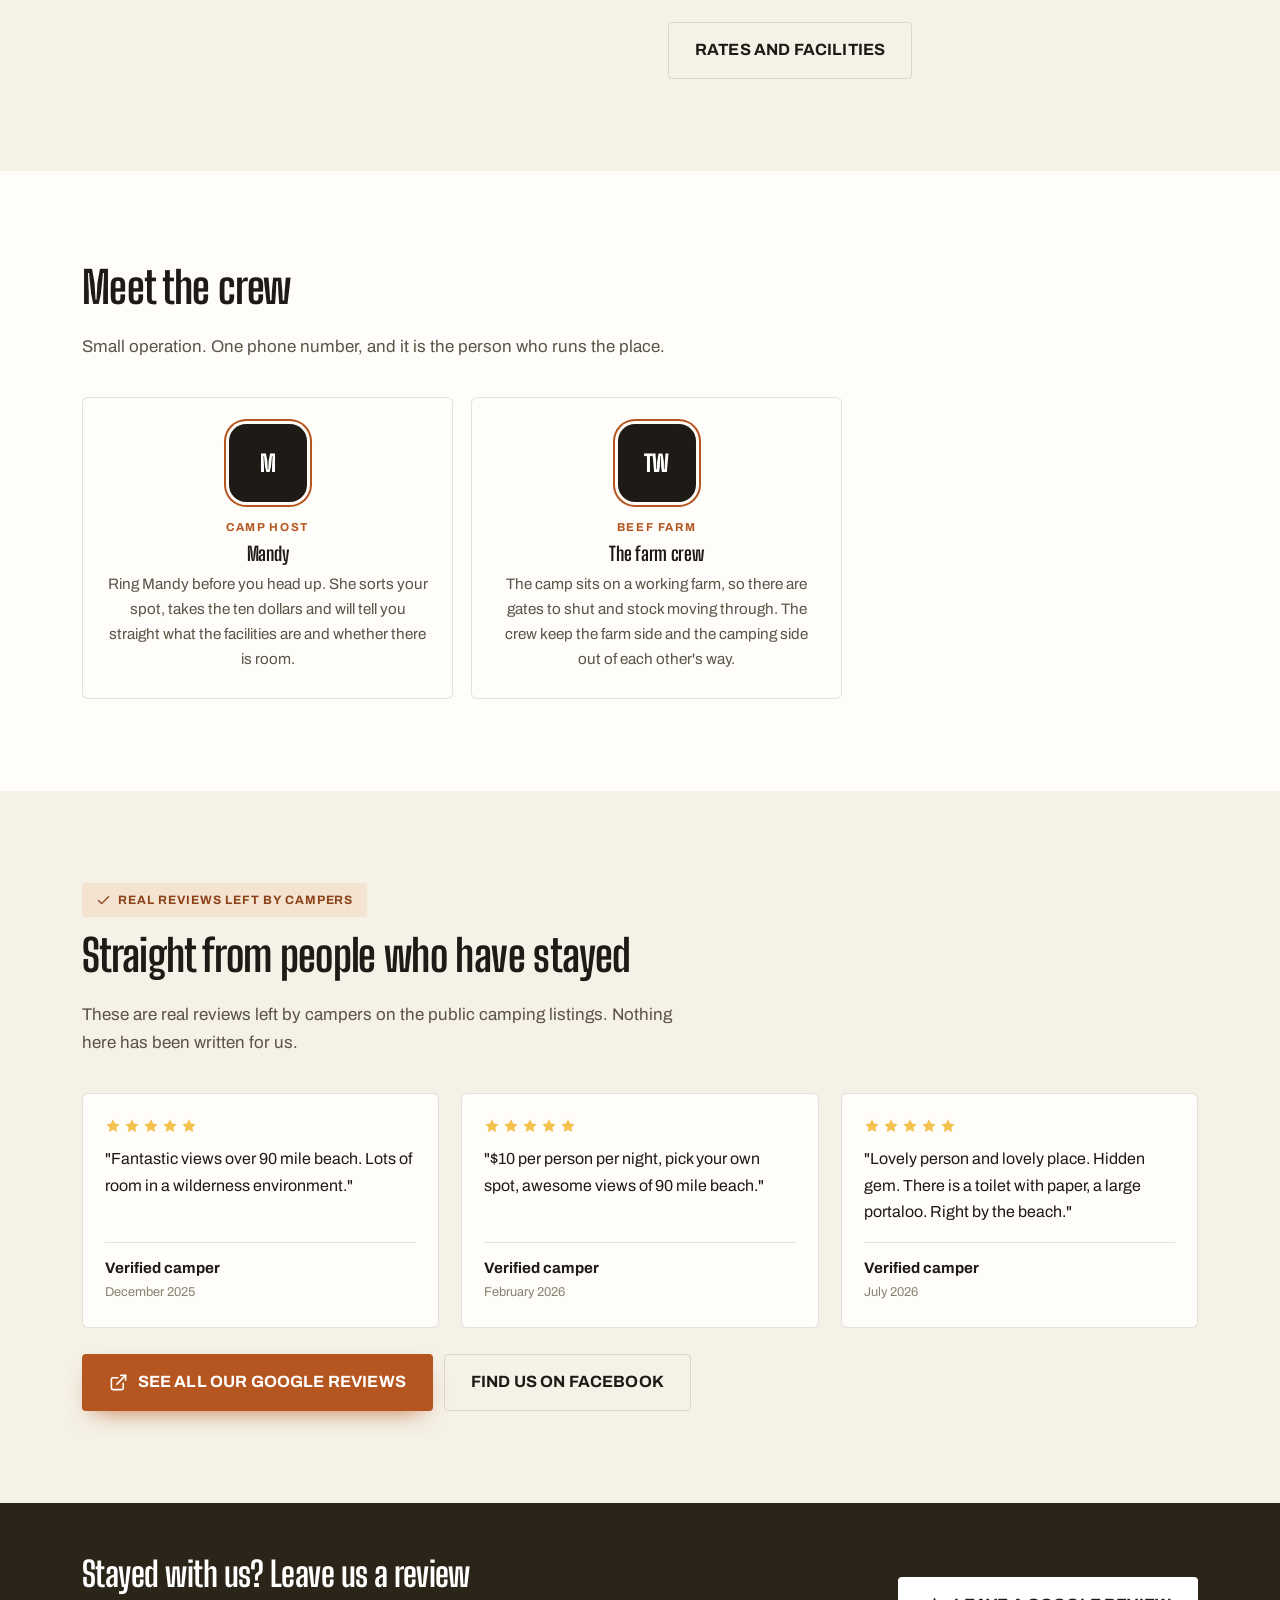
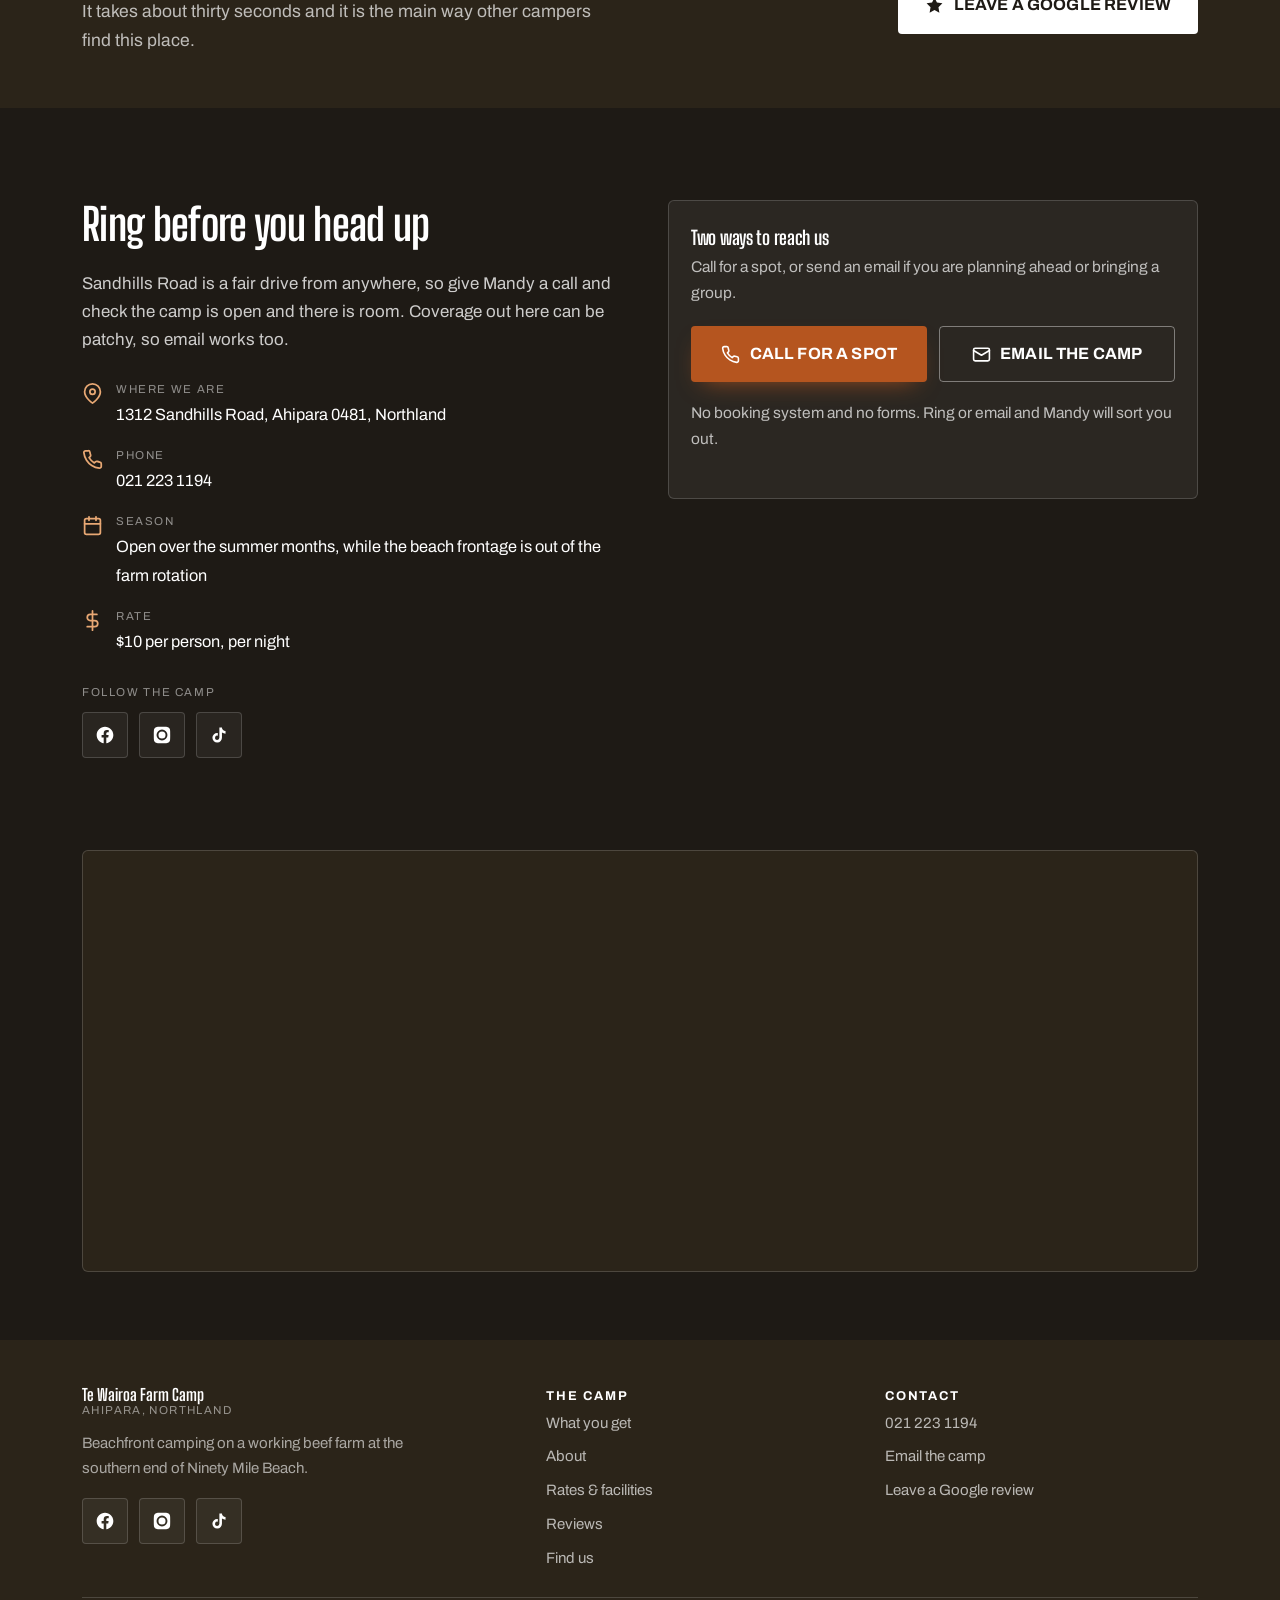
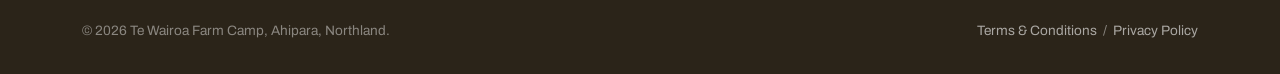
==== commit 533e686b: "Redesign away from the generic AI-template look Swap Gabarito/Source Sans 3 for Big Shoulders Displa" ====
--- a/index.html
+++ b/index.html
@@ -18,7 +18,7 @@
 <link rel="icon" href="data:image/svg+xml,%3Csvg xmlns='http://www.w3.org/2000/svg' viewBox='0 0 64 64'%3E%3Crect width='64' height='64' rx='16' fill='%2317864F'/%3E%3Ctext x='32' y='42' font-family='Verdana,sans-serif' font-size='26' font-weight='bold' fill='white' text-anchor='middle'%3ETW%3C/text%3E%3C/svg%3E">
 
 <link rel="preconnect" href="https://fonts.googleapis.com">
-<link rel="preconnect" href="https://fonts.gstatic.com" crossorigin><link href="https://fonts.googleapis.com/css2?family=Gabarito:wght@500;600;700;800;900&family=Source+Sans+3:wght@400;500;600;700&display=swap" rel="stylesheet">
+<link rel="preconnect" href="https://fonts.gstatic.com" crossorigin><link href="https://fonts.googleapis.com/css2?family=Big+Shoulders+Display:wght@500;600;700;800;900&family=Archivo:wght@400;500;600;700&display=swap" rel="stylesheet">
 <link rel="stylesheet" href="style.css">
 
 <script type="application/ld+json">
@@ -152,13 +152,12 @@
 <section class="section" id="camp">
   <div class="wrap">
     <div class="head rv">
-      <p class="eyebrow">What you get</p>
       <h2>Staying at Te Wairoa</h2>
       <p class="lede">No numbered bays, no booking portal, no power hookups. A paddock above the beach, a portaloo, an outdoor shower and about as much room as you want.</p>
     </div>
 
     <div class="grid">
-      <article class="card rv">
+      <article class="card card--wide rv">
         <div class="card__img">
           <img src="img/tent-site.jpg" alt="A blue tent and a van pitched on the grass paddock at Te Wairoa Farm Camp" width="1300" height="1300" loading="lazy" decoding="async">
         </div>
@@ -230,7 +229,6 @@
         <span class="figure__tag">Sandhills Road, Ahipara</span>
       </div>
       <div class="rv">
-        <p class="eyebrow">About the camp</p>
         <h2>A beef farm that opens its gate to campers over summer</h2>
         <p>Te Wairoa sits at the southern end of Ninety Mile Beach, out along Sandhills Road from Ahipara. For most of the year the beach frontage is farmland. Over the summer months it comes out of the farm rotation and opens up for tents, vans and caravans.</p>
         <p>The facilities are basic on purpose. Portaloo toilets, outdoor showers, an outdoor kitchen and rubbish bins. If you are after flush toilets and hot water, there are holiday parks back in town. If you want old school camping with the surf in front of you, this is the one.</p>
@@ -258,7 +256,6 @@
 <section class="section">
   <div class="wrap">
     <div class="head rv">
-      <p class="eyebrow">Who you deal with</p>
       <h2>Meet the crew</h2>
       <p class="lede">Small operation. One phone number, and it is the person who runs the place.</p>
     </div>
@@ -287,7 +284,6 @@
         <svg viewBox="0 0 24 24" fill="none" stroke="currentColor" stroke-width="2.2" stroke-linecap="round" stroke-linejoin="round" aria-hidden="true"><path d="M20 6L9 17l-5-5"/></svg>
         Real reviews left by campers
       </span>
-      <p class="eyebrow">What campers say</p>
       <h2>Straight from people who have stayed</h2>
       <p class="lede">These are real reviews left by campers on the public camping listings. Nothing here has been written for us.</p>
     </div>
@@ -370,7 +366,6 @@
   <div class="wrap">
     <div class="contact__grid">
       <div class="rv">
-        <p class="eyebrow">Get in touch</p>
         <h2>Ring before you head up</h2>
         <p class="lede" style="margin-bottom:26px">Sandhills Road is a fair drive from anywhere, so give Mandy a call and check the camp is open and there is room. Coverage out here can be patchy, so email works too.</p>
 
--- a/style.css
+++ b/style.css
@@ -1,24 +1,24 @@
 /* Te Wairoa Farm Camp - Ahipara, Northland
-   Archetype: Fresh  |  Type: Gabarito + Source Sans 3 */
+   Archetype: Rugged, sign-painted farm/beach camp  |  Type: Big Shoulders Display + Archivo */
 
 :root{
-  --ink:#14231C;
-  --ink-2:#1D3227;
-  --ink-3:#2B4437;
+  --ink:#1E1A15;
+  --ink-2:#2B2419;
+  --ink-3:#3D3325;
   --bone:#F5F1E7;
-  --bone-2:#EFE9DB;
-  --paper:#FFFFFF;
-  --accent:#17864F;
-  --accent-dark:#116240;
-  --accent-soft:#E4F1E9;
-  --body:#4C5A52;
-  --muted:#77857C;
-  --line:rgba(20,35,28,.12);
+  --bone-2:#EFE4D1;
+  --paper:#FFFDF9;
+  --accent:#B5551F;
+  --accent-dark:#8C4118;
+  --accent-soft:#F4E3D0;
+  --body:#5A5347;
+  --muted:#8A8171;
+  --line:rgba(30,26,21,.12);
   --line-light:rgba(255,255,255,.16);
-  --r:18px;
-  --r-sm:12px;
-  --shadow:0 1px 2px rgba(20,35,28,.05), 0 10px 30px -12px rgba(20,35,28,.18);
-  --shadow-lg:0 2px 4px rgba(20,35,28,.06), 0 26px 60px -22px rgba(20,35,28,.32);
+  --r:6px;
+  --r-sm:4px;
+  --shadow:0 1px 2px rgba(30,26,21,.05), 0 10px 30px -12px rgba(30,26,21,.18);
+  --shadow-lg:0 2px 4px rgba(30,26,21,.06), 0 26px 60px -22px rgba(30,26,21,.32);
   --wrap:1180px;
   --treat:saturate(.9) contrast(1.06);
 }
@@ -32,7 +32,7 @@
   margin:0;
   background:var(--paper);
   color:var(--body);
-  font-family:"Source Sans 3",-apple-system,BlinkMacSystemFont,"Segoe UI",sans-serif;
+  font-family:"Archivo",-apple-system,BlinkMacSystemFont,"Segoe UI",sans-serif;
   font-size:17px;
   line-height:1.65;
   overflow-x:hidden;
@@ -42,7 +42,7 @@
 img{max-width:100%;height:auto;display:block;image-orientation:from-image}
 
 h1,h2,h3,h4{
-  font-family:"Gabarito",-apple-system,BlinkMacSystemFont,sans-serif;
+  font-family:"Big Shoulders Display",-apple-system,BlinkMacSystemFont,sans-serif;
   color:var(--ink);
   font-weight:700;
   line-height:1.1;
@@ -63,14 +63,14 @@
 .section--ink h2,.section--ink h3{color:#fff}
 
 .eyebrow{
-  font-family:"Gabarito",sans-serif;
+  font-family:"Archivo",sans-serif;
   font-size:.76rem;letter-spacing:.18em;text-transform:uppercase;
   font-weight:700;color:var(--accent);margin:0 0 .8rem;
   display:flex;align-items:center;gap:.55rem;
 }
 .eyebrow::before{content:"";width:26px;height:2px;background:var(--accent);border-radius:2px;flex:none}
-.section--ink .eyebrow{color:#79D7A5}
-.section--ink .eyebrow::before{background:#79D7A5}
+.section--ink .eyebrow{color:#E8A874}
+.section--ink .eyebrow::before{background:#E8A874}
 
 .lede{font-size:1.06rem;max-width:60ch}
 .section--ink .lede{color:rgba(255,255,255,.78)}
@@ -80,15 +80,15 @@
 /* ---------- buttons ---------- */
 .btn{
   display:inline-flex;align-items:center;justify-content:center;gap:.6rem;
-  min-height:52px;padding:14px 26px;border-radius:999px;
-  font-family:"Gabarito",sans-serif;font-weight:700;font-size:1rem;
-  letter-spacing:-.005em;border:1.5px solid transparent;cursor:pointer;
+  min-height:52px;padding:14px 26px;border-radius:4px;
+  font-family:"Archivo",sans-serif;font-weight:700;font-size:1.02rem;
+  letter-spacing:.01em;text-transform:uppercase;border:1.5px solid transparent;cursor:pointer;
   transition:transform .22s ease, box-shadow .22s ease, background .22s ease, color .22s ease;
   text-align:center;
 }
 .btn svg{width:19px;height:19px;flex:none}
-.btn--primary{background:var(--accent);color:#fff;box-shadow:0 10px 24px -12px rgba(23,134,79,.9)}
-.btn--primary:hover{background:var(--accent-dark);transform:translateY(-2px);box-shadow:0 16px 30px -12px rgba(23,134,79,.85)}
+.btn--primary{background:var(--accent);color:#fff;box-shadow:0 10px 24px -12px rgba(181,85,31,.9)}
+.btn--primary:hover{background:var(--accent-dark);transform:translateY(-2px);box-shadow:0 16px 30px -12px rgba(181,85,31,.85)}
 .btn--ghost{background:transparent;color:var(--ink);border-color:var(--line)}
 .btn--ghost:hover{border-color:var(--ink);transform:translateY(-2px)}
 .btn--glass{background:rgba(255,255,255,.14);color:#fff;border-color:rgba(255,255,255,.34);backdrop-filter:blur(10px);-webkit-backdrop-filter:blur(10px)}
@@ -107,15 +107,15 @@
 }
 #intro.done{opacity:0;visibility:hidden}
 .intro-mark{
-  font-family:"Gabarito",sans-serif;font-weight:800;color:#fff;
+  font-family:"Big Shoulders Display",sans-serif;font-weight:800;color:#fff;
   font-size:clamp(1.4rem,5.6vw,2.2rem);letter-spacing:-.02em;text-align:center;
   opacity:0;transform:translateY(14px);animation:introUp .9s cubic-bezier(.2,.7,.2,1) .1s forwards;
 }
 .intro-sub{
-  font-size:.76rem;letter-spacing:.24em;text-transform:uppercase;color:#79D7A5;
+  font-size:.76rem;letter-spacing:.24em;text-transform:uppercase;color:#E8A874;
   opacity:0;transform:translateY(10px);animation:introUp .9s cubic-bezier(.2,.7,.2,1) .28s forwards;
 }
-.intro-line{width:0;height:2px;background:#79D7A5;border-radius:2px;animation:introLine 1s ease .45s forwards}
+.intro-line{width:0;height:2px;background:#E8A874;border-radius:2px;animation:introLine 1s ease .45s forwards}
 @keyframes introUp{to{opacity:1;transform:none}}
 @keyframes introLine{to{width:84px}}
 
@@ -130,22 +130,22 @@
   backdrop-filter:blur(14px);-webkit-backdrop-filter:blur(14px);
   border-bottom:1px solid transparent;transition:border-color .3s ease, box-shadow .3s ease;
 }
-.nav.stuck{border-bottom-color:var(--line);box-shadow:0 6px 24px -20px rgba(20,35,28,.9)}
+.nav.stuck{border-bottom-color:var(--line);box-shadow:0 6px 24px -20px rgba(30,26,21,.9)}
 .nav__in{display:flex;align-items:center;justify-content:space-between;gap:14px;min-height:70px}
 .brand{display:flex;align-items:center;gap:11px;min-width:0}
 .brand__mark{
   width:40px;height:40px;border-radius:12px;flex:none;
   background:var(--accent);color:#fff;display:grid;place-items:center;
-  font-family:"Gabarito",sans-serif;font-weight:800;font-size:.95rem;letter-spacing:-.02em;
+  font-family:"Big Shoulders Display",sans-serif;font-weight:800;font-size:.95rem;letter-spacing:-.02em;
 }
 .brand__txt{display:flex;flex-direction:column;line-height:1.12;min-width:0}
-.brand__name{font-family:"Gabarito",sans-serif;font-weight:700;color:var(--ink);font-size:1.02rem;white-space:nowrap}
+.brand__name{font-family:"Big Shoulders Display",sans-serif;font-weight:700;color:var(--ink);font-size:1.02rem;white-space:nowrap}
 .brand__where{font-size:.72rem;letter-spacing:.12em;text-transform:uppercase;color:var(--muted)}
 
 .nav__links{display:none}
 .nav__cta{display:none}
 .burger{
-  width:46px;height:46px;border-radius:12px;border:1px solid var(--line);
+  width:46px;height:46px;border-radius:4px;border:1px solid var(--line);
   background:#fff;display:grid;place-items:center;gap:4px;cursor:pointer;flex:none;
 }
 .burger span{display:block;width:18px;height:2px;background:var(--ink);border-radius:2px;transition:transform .3s ease, opacity .3s ease}
@@ -154,8 +154,9 @@
 .burger.open span:nth-child(3){transform:translateY(-6px) rotate(-45deg)}
 
 .nav__tap{
-  display:inline-flex;align-items:center;gap:.45rem;min-height:46px;padding:0 16px;border-radius:999px;
-  background:var(--accent);color:#fff;font-family:"Gabarito",sans-serif;font-weight:700;font-size:.92rem;
+  display:inline-flex;align-items:center;gap:.45rem;min-height:46px;padding:0 16px;border-radius:4px;
+  background:var(--accent);color:#fff;font-family:"Archivo",sans-serif;font-weight:700;font-size:.92rem;
+  text-transform:uppercase;letter-spacing:.01em;
 }
 .nav__tap svg{width:16px;height:16px}
 .nav__tap span{display:none}
@@ -168,7 +169,7 @@
 @keyframes drawerIn{from{opacity:0;transform:translateY(-8px)}to{opacity:1;transform:none}}
 .drawer a{
   display:block;padding:14px 4px;min-height:48px;border-bottom:1px solid var(--line);
-  font-family:"Gabarito",sans-serif;font-weight:600;color:var(--ink);font-size:1.05rem;
+  font-family:"Archivo",sans-serif;font-weight:600;color:var(--ink);font-size:1.05rem;
 }
 .drawer a:last-of-type{border-bottom:0}
 .drawer .btn{margin-top:14px}
@@ -192,14 +193,14 @@
 .hero__scrim{
   position:absolute;inset:0;
   background:
-    linear-gradient(to bottom, rgba(20,35,28,.52) 0%, rgba(20,35,28,.34) 34%, rgba(20,35,28,.82) 100%),
-    linear-gradient(to right, rgba(20,35,28,.5), rgba(20,35,28,.12));
+    linear-gradient(to bottom, rgba(30,26,21,.52) 0%, rgba(30,26,21,.34) 34%, rgba(30,26,21,.82) 100%),
+    linear-gradient(to right, rgba(30,26,21,.5), rgba(30,26,21,.12));
 }
 .hero__in{position:relative;z-index:2;width:100%;padding:120px 0 44px}
 .hero__eyebrow{
   display:inline-flex;align-items:center;gap:.5rem;
-  font-family:"Gabarito",sans-serif;font-size:.74rem;font-weight:700;
-  letter-spacing:.16em;text-transform:uppercase;color:#9BE3BC;margin-bottom:16px;
+  font-family:"Archivo",sans-serif;font-size:.74rem;font-weight:700;
+  letter-spacing:.16em;text-transform:uppercase;color:#F0C79A;margin-bottom:16px;
 }
 .hero__eyebrow svg{width:15px;height:15px}
 .hero h1{color:#fff;max-width:14ch;margin-bottom:.55rem;text-shadow:0 2px 30px rgba(0,0,0,.3)}
@@ -211,6 +212,7 @@
   background:rgba(255,255,255,.1);border:1px solid rgba(255,255,255,.2);
   backdrop-filter:blur(14px);-webkit-backdrop-filter:blur(14px);
   border-radius:var(--r);padding:16px 18px;
+  box-shadow:inset 0 1px 0 rgba(255,255,255,.22), 0 20px 44px -24px rgba(0,0,0,.55);
 }
 .hero__stars{display:flex;gap:3px;margin-bottom:8px}
 .hero__stars svg{width:15px;height:15px;color:#F2C14E}
@@ -226,10 +228,10 @@
 .grid{display:grid;gap:18px}
 .card{
   background:var(--paper);border:1px solid var(--line);border-radius:var(--r);
-  overflow:hidden;box-shadow:var(--shadow);
-  transition:transform .3s ease, box-shadow .3s ease;
-}
-.card:hover{transform:translateY(-5px);box-shadow:var(--shadow-lg)}
+  overflow:hidden;
+  transition:transform .3s ease, border-color .3s ease;
+}
+.card:hover{transform:translateY(-4px);border-color:var(--accent)}
 .card__img{position:relative;aspect-ratio:4/3;overflow:hidden;background:var(--ink-2)}
 .card__img img{width:100%;height:100%;object-fit:cover;filter:var(--treat);transition:transform .7s cubic-bezier(.2,.7,.2,1)}
 .card:hover .card__img img{transform:scale(1.05)}
@@ -239,7 +241,7 @@
 .card__tag{
   position:absolute;left:12px;bottom:12px;z-index:2;
   background:rgba(255,255,255,.94);color:var(--ink);
-  font-family:"Gabarito",sans-serif;font-weight:700;font-size:.72rem;
+  font-family:"Big Shoulders Display",sans-serif;font-weight:700;font-size:.72rem;
   letter-spacing:.1em;text-transform:uppercase;padding:6px 11px;border-radius:999px;
 }
 
@@ -253,7 +255,7 @@
 .figure__tag{
   position:absolute;left:0;bottom:0;
   background:var(--accent);color:#fff;
-  font-family:"Gabarito",sans-serif;font-weight:700;font-size:.8rem;
+  font-family:"Archivo",sans-serif;font-weight:700;font-size:.8rem;
   padding:12px 18px;border-radius:0 var(--r) 0 var(--r);
   max-width:78%;
 }
@@ -265,17 +267,17 @@
 .crew{display:grid;gap:18px}
 .crew__card{
   background:var(--paper);border:1px solid var(--line);border-radius:var(--r);
-  padding:26px 22px;text-align:center;box-shadow:var(--shadow);
+  padding:26px 22px;text-align:center;
 }
 .crew__av{
-  width:78px;height:78px;border-radius:50%;margin:0 auto 16px;
+  width:78px;height:78px;border-radius:22%;margin:0 auto 16px;
   background:var(--ink);color:#fff;display:grid;place-items:center;
-  font-family:"Gabarito",sans-serif;font-weight:800;font-size:1.45rem;letter-spacing:-.02em;
+  font-family:"Big Shoulders Display",sans-serif;font-weight:800;font-size:1.45rem;letter-spacing:-.02em;
   box-shadow:0 0 0 3px var(--paper), 0 0 0 5px var(--accent);
 }
 .crew__role{
   display:block;font-size:.72rem;letter-spacing:.14em;text-transform:uppercase;
-  color:var(--accent);font-weight:700;font-family:"Gabarito",sans-serif;margin-bottom:6px;
+  color:var(--accent);font-weight:700;font-family:"Archivo",sans-serif;margin-bottom:6px;
 }
 .crew__card h3{margin-bottom:.45rem}
 .crew__card p{margin:0;font-size:.95rem}
@@ -284,20 +286,20 @@
 .badge{
   display:inline-flex;align-items:center;gap:.45rem;
   background:var(--accent-soft);color:var(--accent-dark);
-  font-family:"Gabarito",sans-serif;font-weight:700;font-size:.76rem;
-  letter-spacing:.04em;padding:7px 14px;border-radius:999px;margin-bottom:14px;
+  font-family:"Archivo",sans-serif;font-weight:700;font-size:.76rem;
+  text-transform:uppercase;letter-spacing:.08em;padding:7px 14px;border-radius:3px;margin-bottom:14px;
 }
 .badge svg{width:15px;height:15px}
 .reviews{display:grid;gap:18px}
 .review{
   background:var(--paper);border:1px solid var(--line);border-radius:var(--r);
-  padding:24px 22px;box-shadow:var(--shadow);display:flex;flex-direction:column;
+  padding:24px 22px;display:flex;flex-direction:column;
 }
 .review__stars{display:flex;gap:3px;margin-bottom:12px}
 .review__stars svg{width:16px;height:16px;color:#F2C14E}
 .review p{font-size:1rem;color:var(--ink);margin:0 0 16px;flex:1}
 .review__by{display:flex;flex-direction:column;gap:1px;border-top:1px solid var(--line);padding-top:13px}
-.review__name{font-family:"Gabarito",sans-serif;font-weight:700;color:var(--ink);font-size:.95rem}
+.review__name{font-family:"Archivo",sans-serif;font-weight:700;color:var(--ink);font-size:.95rem}
 .review__meta{font-size:.8rem;color:var(--muted)}
 .reviews__actions{display:flex;flex-direction:column;gap:11px;margin-top:26px}
 
@@ -311,14 +313,14 @@
 .contact__grid{display:grid;gap:34px}
 .info{list-style:none;margin:0 0 26px;padding:0;display:grid;gap:16px}
 .info li{display:flex;gap:13px;align-items:flex-start}
-.info svg{width:21px;height:21px;color:#79D7A5;flex:none;margin-top:3px}
+.info svg{width:21px;height:21px;color:#E8A874;flex:none;margin-top:3px}
 .info__k{display:block;font-size:.72rem;letter-spacing:.14em;text-transform:uppercase;color:rgba(255,255,255,.5);margin-bottom:2px}
 .info__v{color:#fff;font-size:1.02rem;line-height:1.4}
-a.info__v:hover{color:#79D7A5}
+a.info__v:hover{color:#E8A874}
 
 .socials{display:flex;gap:11px;flex-wrap:wrap}
 .socials a{
-  width:46px;height:46px;border-radius:13px;display:grid;place-items:center;
+  width:46px;height:46px;border-radius:4px;display:grid;place-items:center;
   border:1px solid var(--line-light);color:#fff;background:rgba(255,255,255,.05);
   transition:background .25s ease, transform .25s ease, border-color .25s ease;
 }
@@ -350,17 +352,17 @@
 .foot__blurb{margin:14px 0 18px;max-width:38ch;font-size:.94rem}
 .foot__nav{display:grid;gap:9px}
 .foot__nav a{color:rgba(255,255,255,.68)}
-.foot__nav a:hover{color:#79D7A5}
-.foot__h{font-family:"Gabarito",sans-serif;font-weight:700;color:#fff;font-size:.8rem;letter-spacing:.14em;text-transform:uppercase;margin:0 0 4px}
+.foot__nav a:hover{color:#E8A874}
+.foot__h{font-family:"Archivo",sans-serif;font-weight:700;color:#fff;font-size:.8rem;letter-spacing:.14em;text-transform:uppercase;margin:0 0 4px}
 .foot__bottom{display:flex;flex-direction:column;gap:10px;padding-top:22px;font-size:.85rem;color:rgba(255,255,255,.45)}
 .foot__bottom a{color:rgba(255,255,255,.6)}
-.foot__bottom a:hover{color:#79D7A5}
+.foot__bottom a:hover{color:#E8A874}
 
 /* ---------- inner pages ---------- */
 .phead{background:var(--ink);padding:120px 0 56px;position:relative;overflow:hidden}
 .phead::after{
   content:"";position:absolute;right:-90px;top:-90px;width:280px;height:280px;
-  border-radius:50%;background:rgba(23,134,79,.22);filter:blur(30px);
+  border-radius:50%;background:rgba(181,85,31,.22);filter:blur(30px);
 }
 .phead h1{color:#fff;font-size:clamp(1.9rem,6vw,3.1rem);position:relative;z-index:1;max-width:18ch}
 .phead p{color:rgba(255,255,255,.72);max-width:56ch;position:relative;z-index:1;margin:0}
@@ -369,17 +371,16 @@
 .prose h2:first-child{margin-top:0}
 .prose ul{padding-left:1.15rem;margin:0 0 1rem}
 .prose li{margin-bottom:.5rem}
-.prose .updated{font-size:.88rem;color:var(--muted);border-left:3px solid var(--accent);padding-left:14px;margin-bottom:2rem}
-
-.rates{display:grid;gap:16px;margin:26px 0 0}
-.rate{
-  background:var(--paper);border:1px solid var(--line);border-radius:var(--r);
-  padding:24px 22px;box-shadow:var(--shadow);
-}
-.rate__price{font-family:"Gabarito",sans-serif;font-weight:800;font-size:2.3rem;color:var(--accent);line-height:1;margin-bottom:.35rem}
-.rate__unit{font-size:.9rem;color:var(--muted);display:block;margin-bottom:14px}
-.rate h3{margin-bottom:.4rem}
-.rate p{margin:0;font-size:.97rem}
+.prose .updated{
+  display:inline-block;font-family:"Archivo",sans-serif;font-weight:700;font-size:.76rem;
+  letter-spacing:.1em;text-transform:uppercase;color:var(--accent-dark);
+  background:var(--accent-soft);padding:6px 12px;border-radius:3px;margin-bottom:2rem;
+}
+
+.site-types{list-style:none;margin:30px 0 0;padding:0;display:grid;gap:22px}
+.site-types li{padding-top:16px;border-top:2px solid var(--ink)}
+.site-types h3{margin-bottom:.4rem}
+.site-types p{margin:0;font-size:.97rem}
 
 .masonry{column-count:1;column-gap:16px;margin-top:8px}
 .masonry img{
@@ -404,7 +405,6 @@
   .grid{grid-template-columns:repeat(2,1fr)}
   .crew{grid-template-columns:repeat(2,1fr)}
   .reviews{grid-template-columns:repeat(2,1fr)}
-  .rates{grid-template-columns:repeat(2,1fr)}
   .masonry{column-count:2}
   .facts{grid-template-columns:repeat(2,1fr)}
   .foot__top{grid-template-columns:1.4fr 1fr 1fr}
@@ -420,18 +420,20 @@
     display:flex;align-items:center;gap:30px;
   }
   .nav__links a{
-    font-family:"Gabarito",sans-serif;font-weight:600;color:var(--ink);font-size:.98rem;
+    font-family:"Archivo",sans-serif;font-weight:600;color:var(--ink);font-size:.98rem;
     position:relative;padding:6px 0;
   }
   .nav__links a::after{
-    content:"";position:absolute;left:0;bottom:0;height:2px;width:0;background:var(--accent);
-    transition:width .28s ease;border-radius:2px;
+    content:"";position:absolute;left:0;bottom:0;height:2px;width:100%;background:var(--accent);
+    transform:scaleX(0);transform-origin:left;transition:transform .28s ease;border-radius:2px;
   }
-  .nav__links a:hover::after{width:100%}
+  .nav__links a:hover::after{transform:scaleX(1)}
   .burger{display:none}
   .drawer{display:none !important}
   .hero__in{padding:150px 0 64px}
   .grid{grid-template-columns:repeat(3,1fr);gap:22px}
+  .card--wide{grid-column:span 2}
+  .card--wide .card__img{aspect-ratio:21/9}
   .crew{grid-template-columns:repeat(2,1fr);max-width:760px}
   .reviews{grid-template-columns:repeat(3,1fr);gap:22px}
   .split{grid-template-columns:1fr 1fr;gap:56px}
@@ -439,7 +441,9 @@
   .banner__in{grid-template-columns:1.5fr auto;gap:32px}
   .contact__grid{grid-template-columns:1fr 1fr;gap:56px}
   .map__frame iframe{height:420px}
-  .rates{grid-template-columns:repeat(3,1fr)}
+  .site-types{grid-template-columns:repeat(3,1fr);gap:0}
+  .site-types li{border-top:0;border-left:2px solid var(--ink);padding:0 30px}
+  .site-types li:first-child{padding-left:0}
   .masonry{column-count:3}
   .facts{grid-template-columns:repeat(3,1fr)}
   .phead{padding:150px 0 76px}
